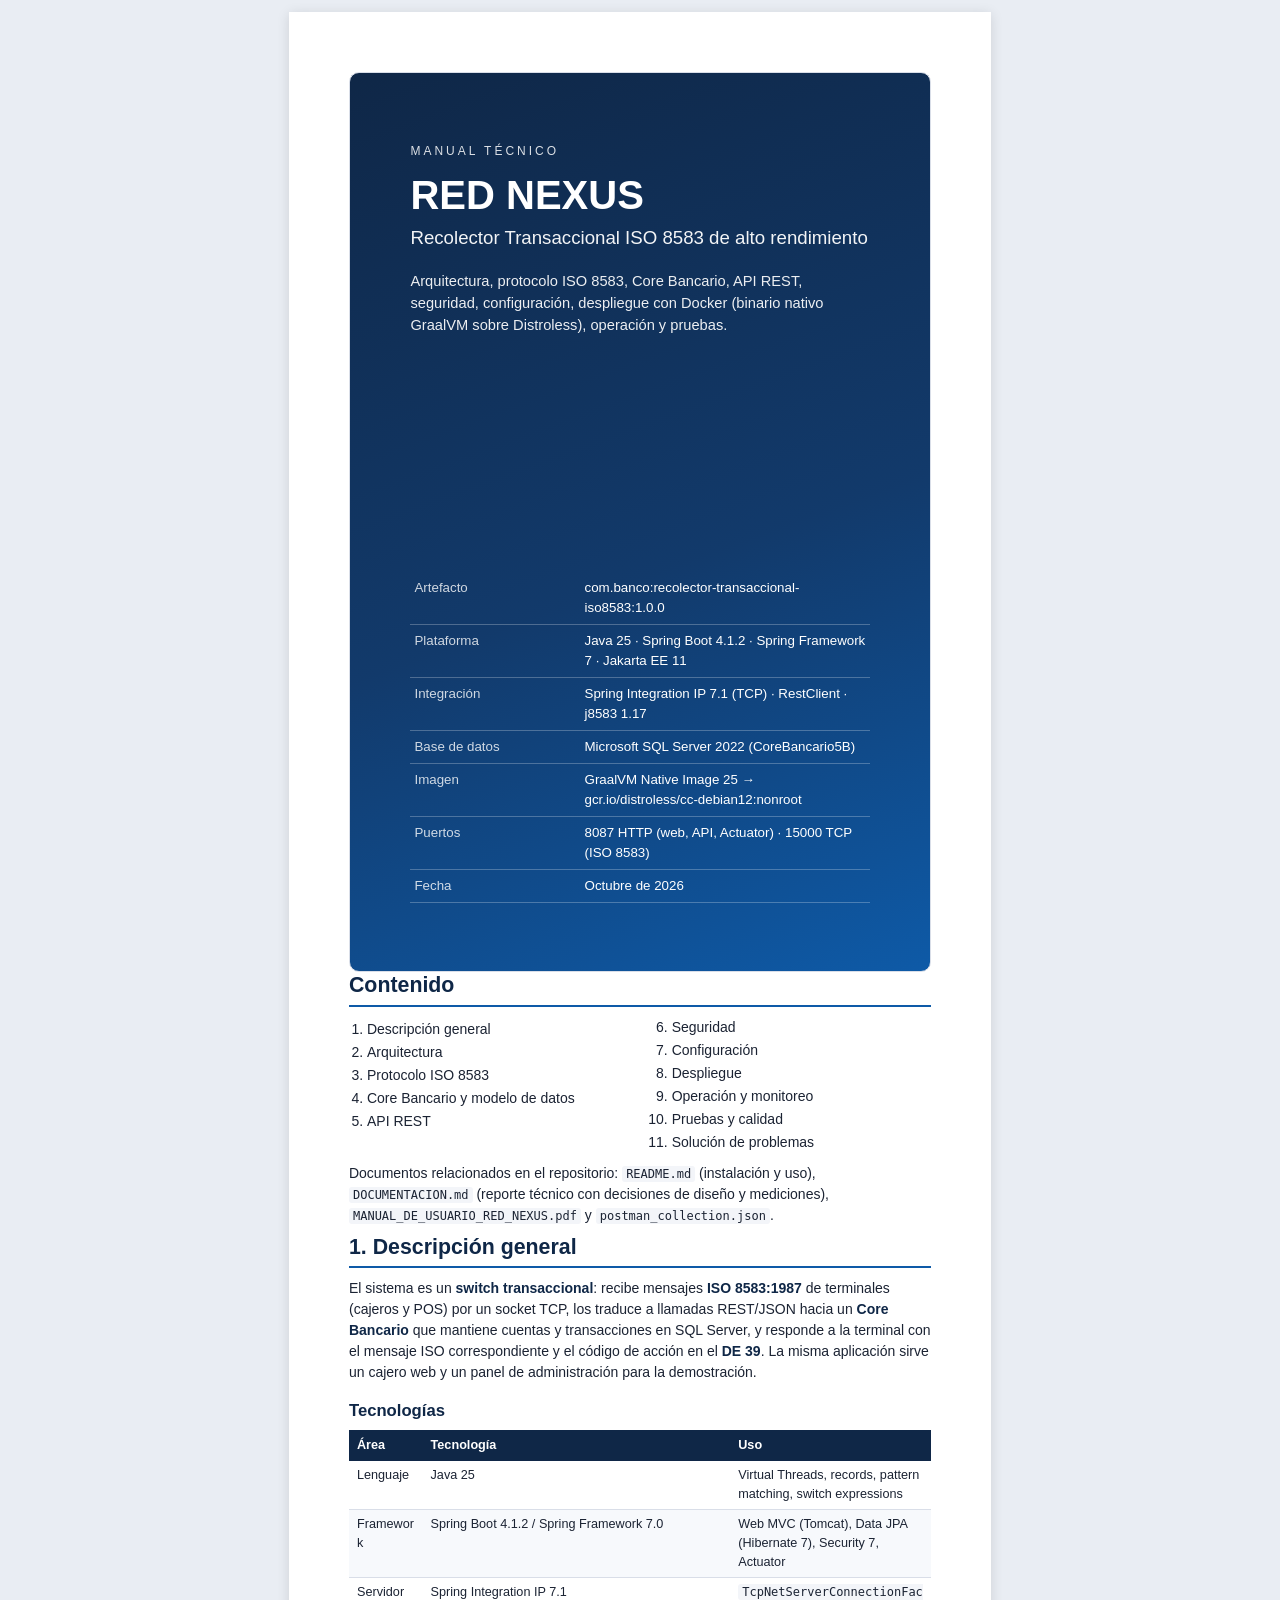
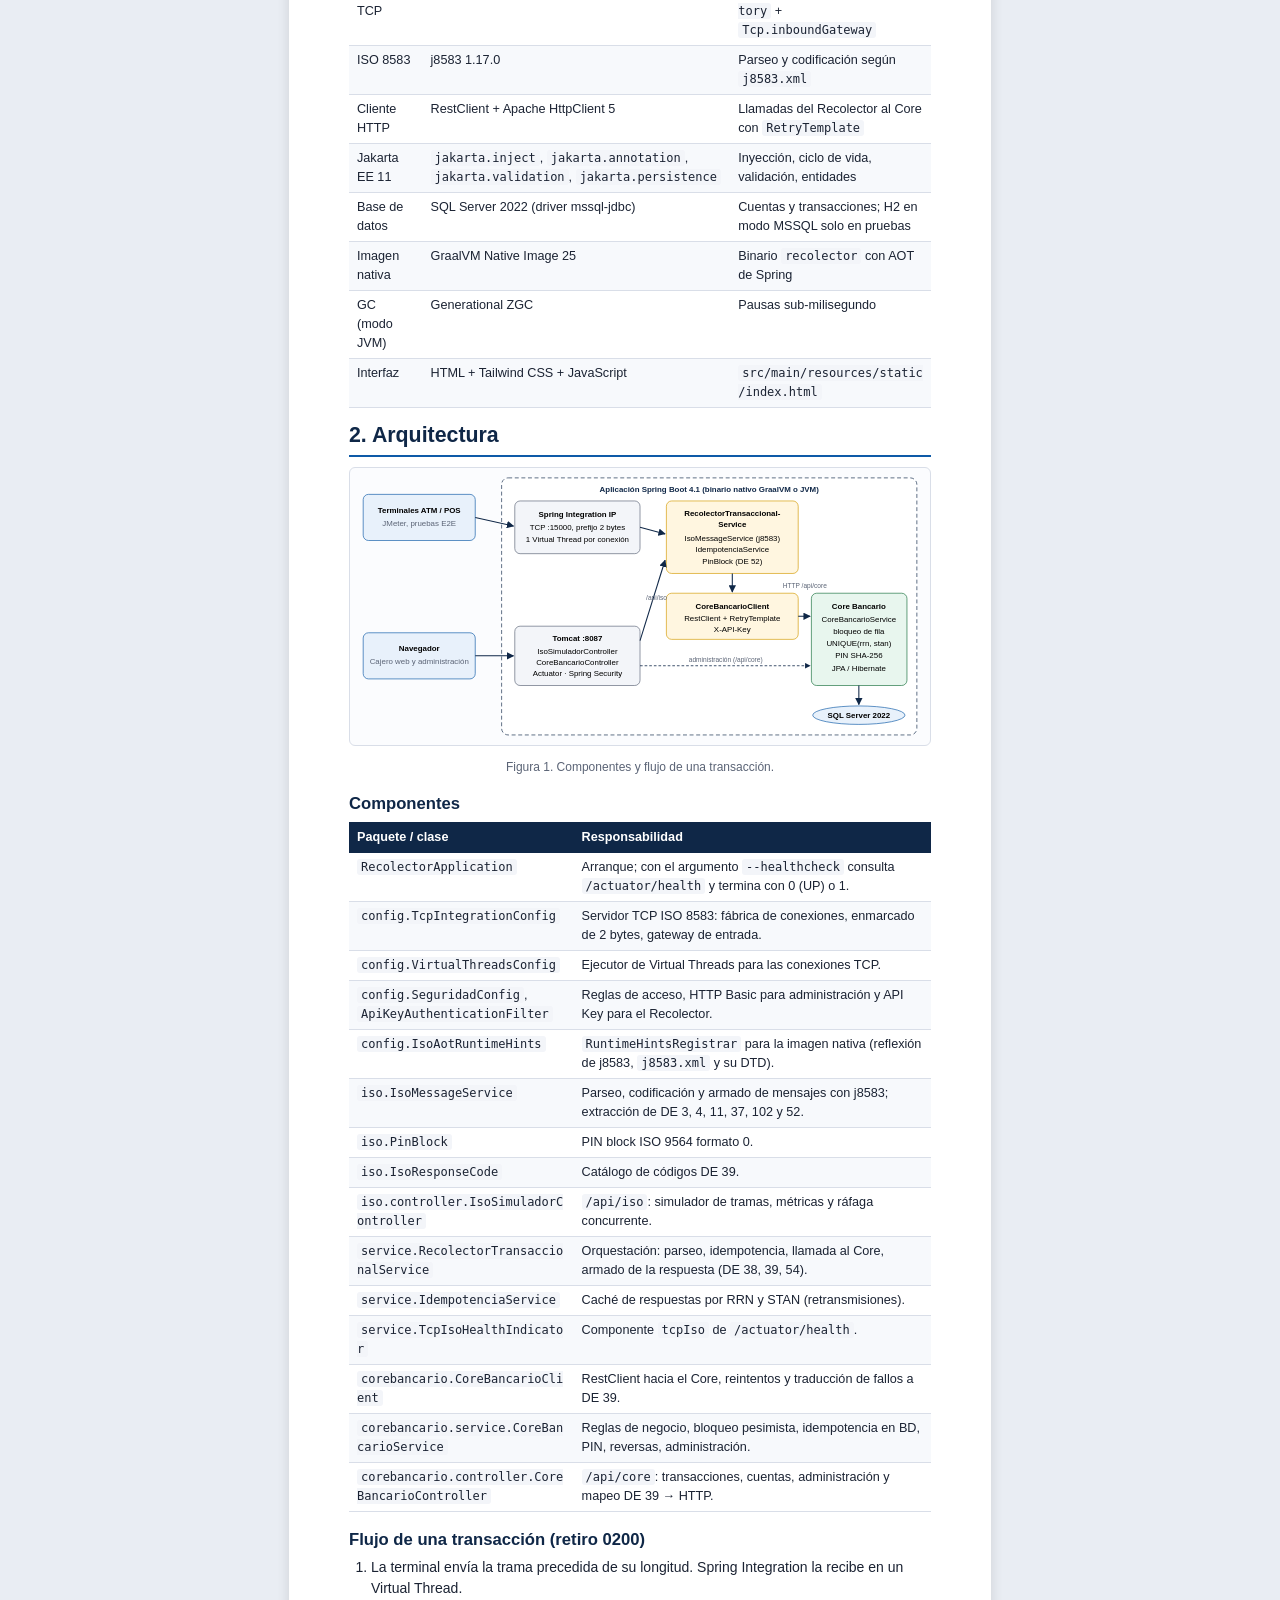
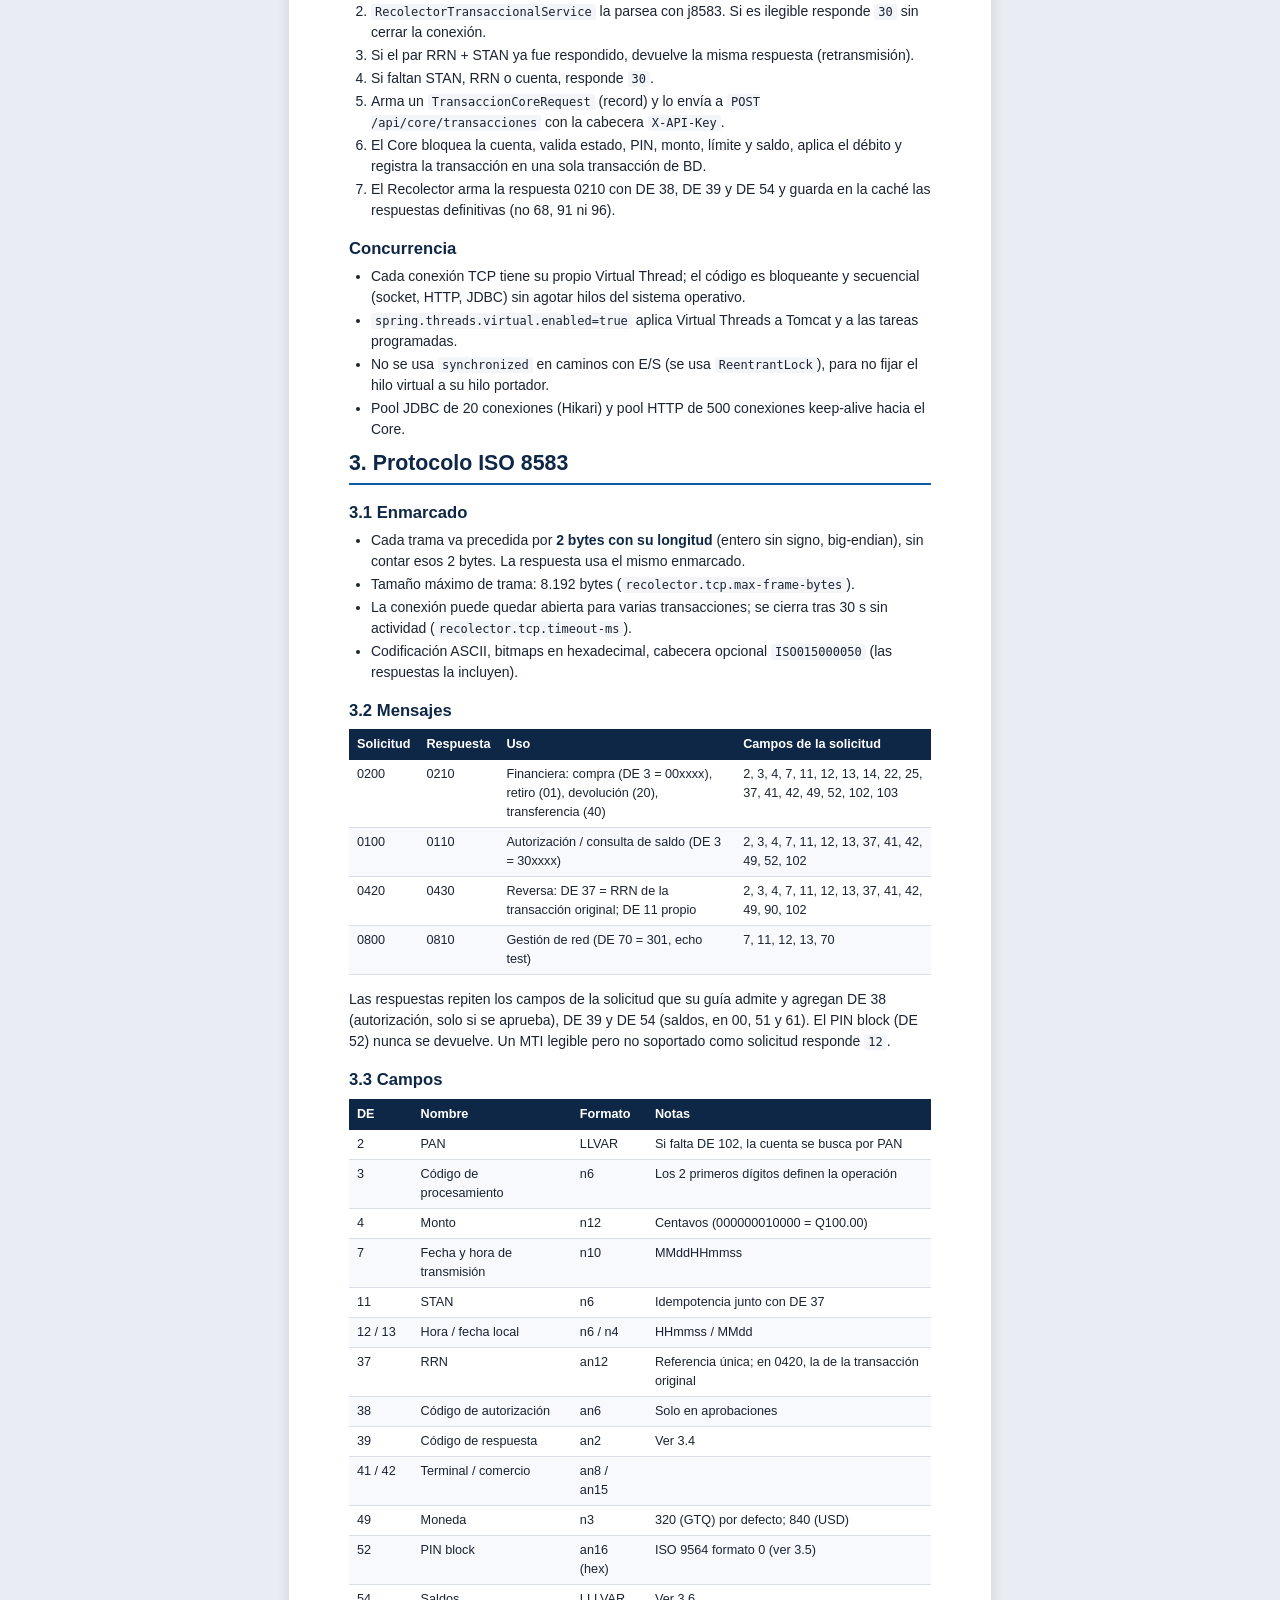
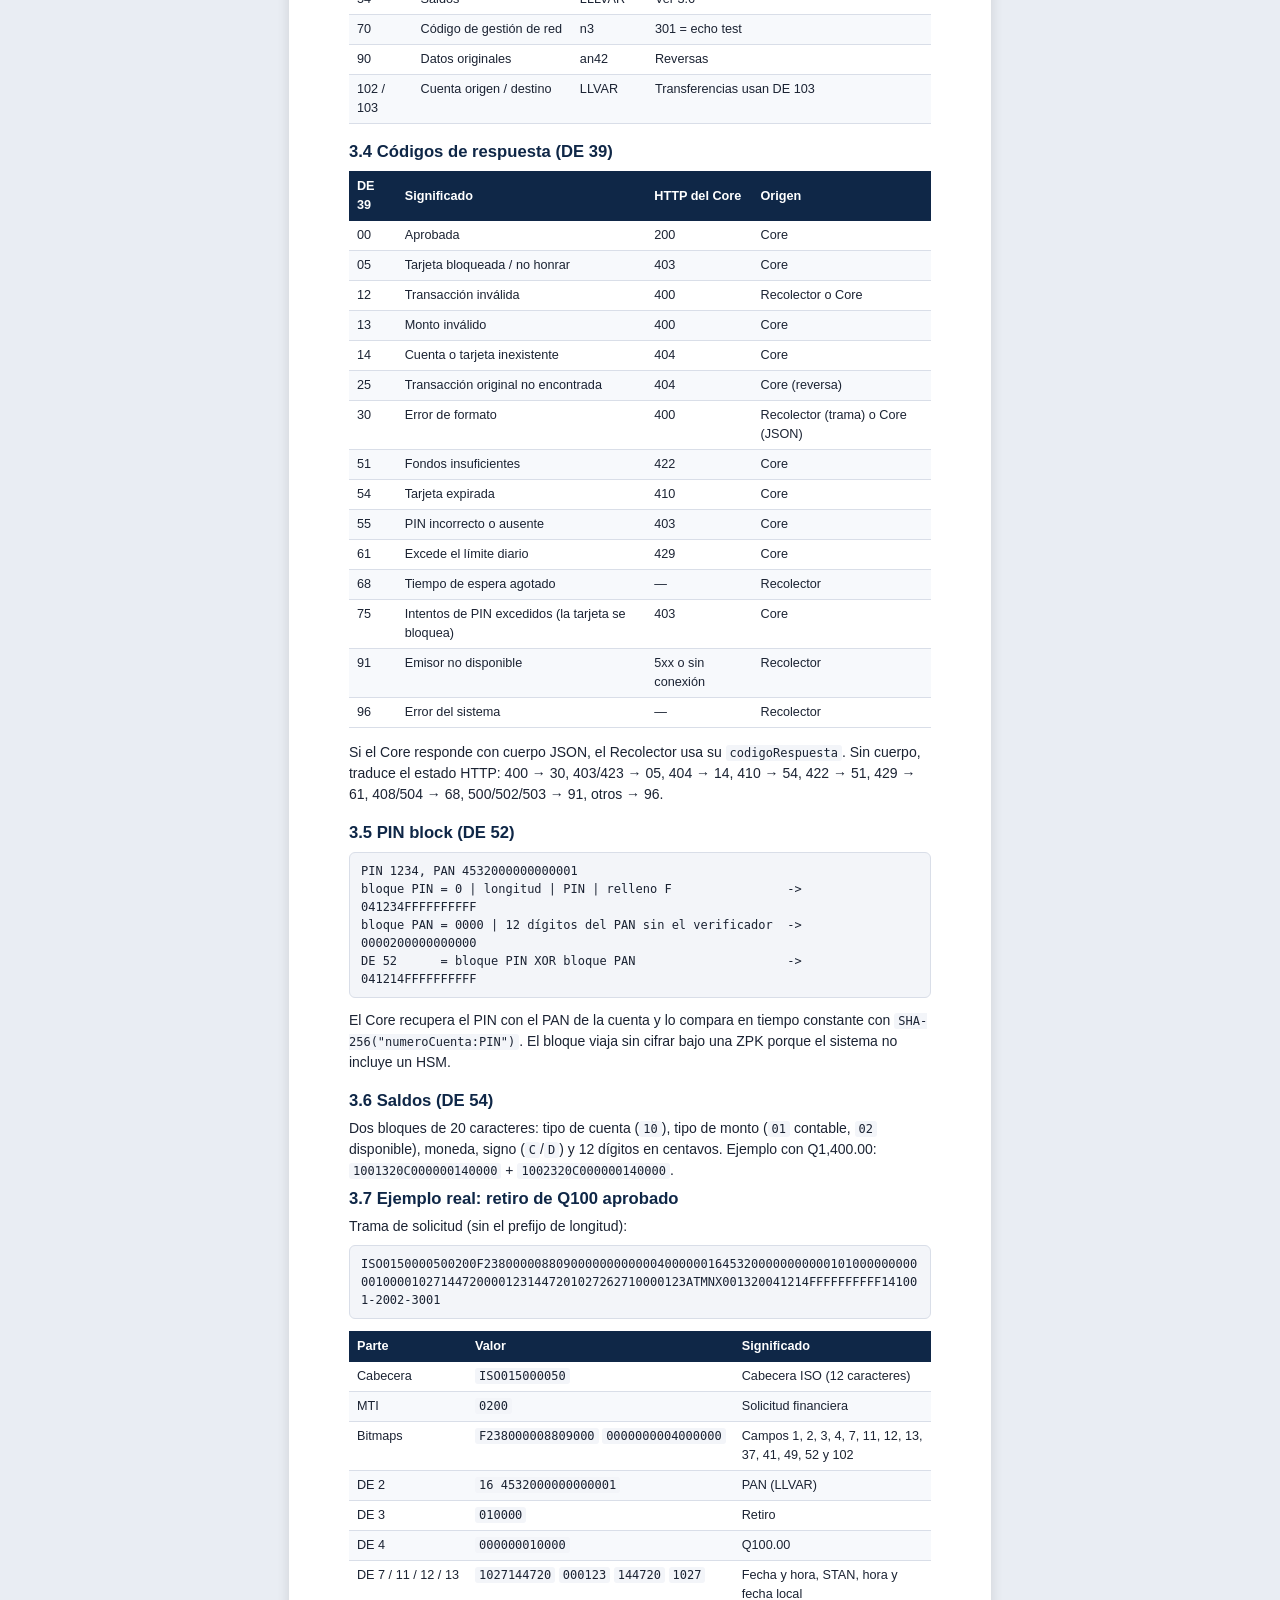
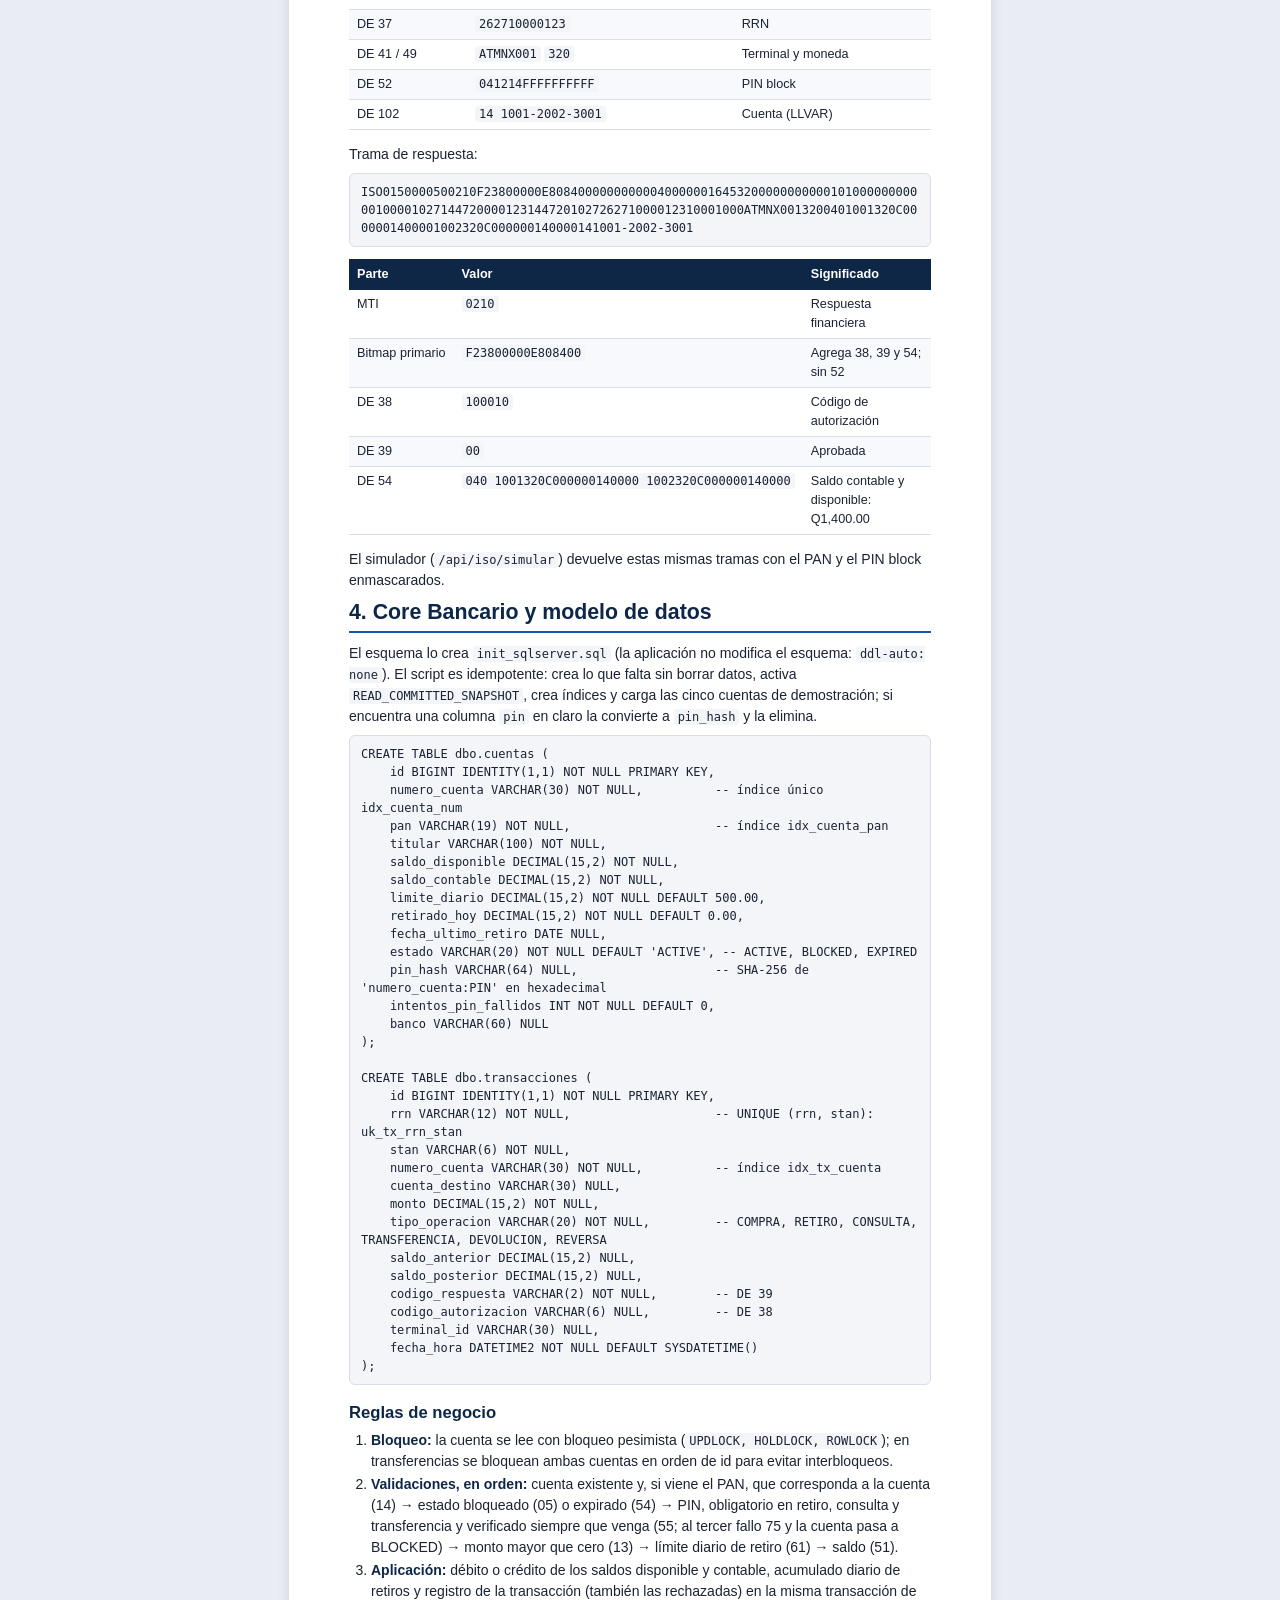
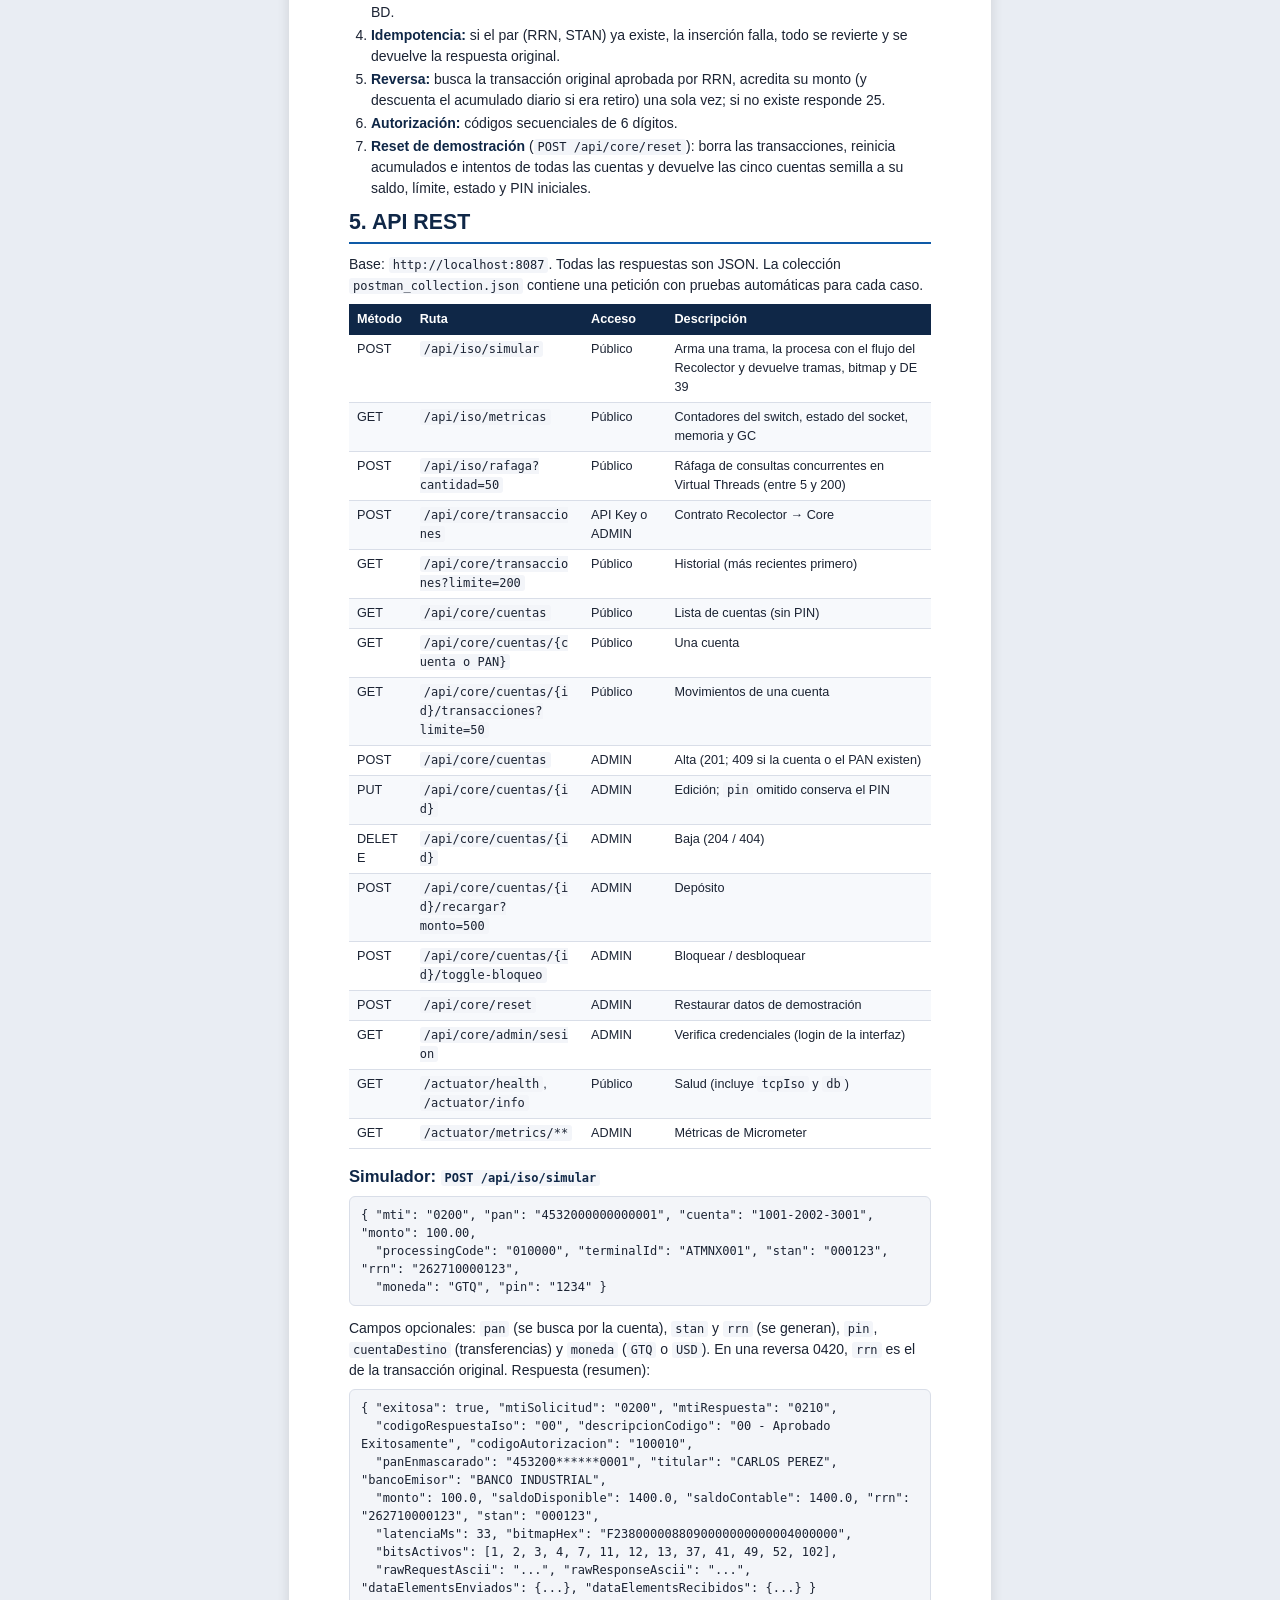
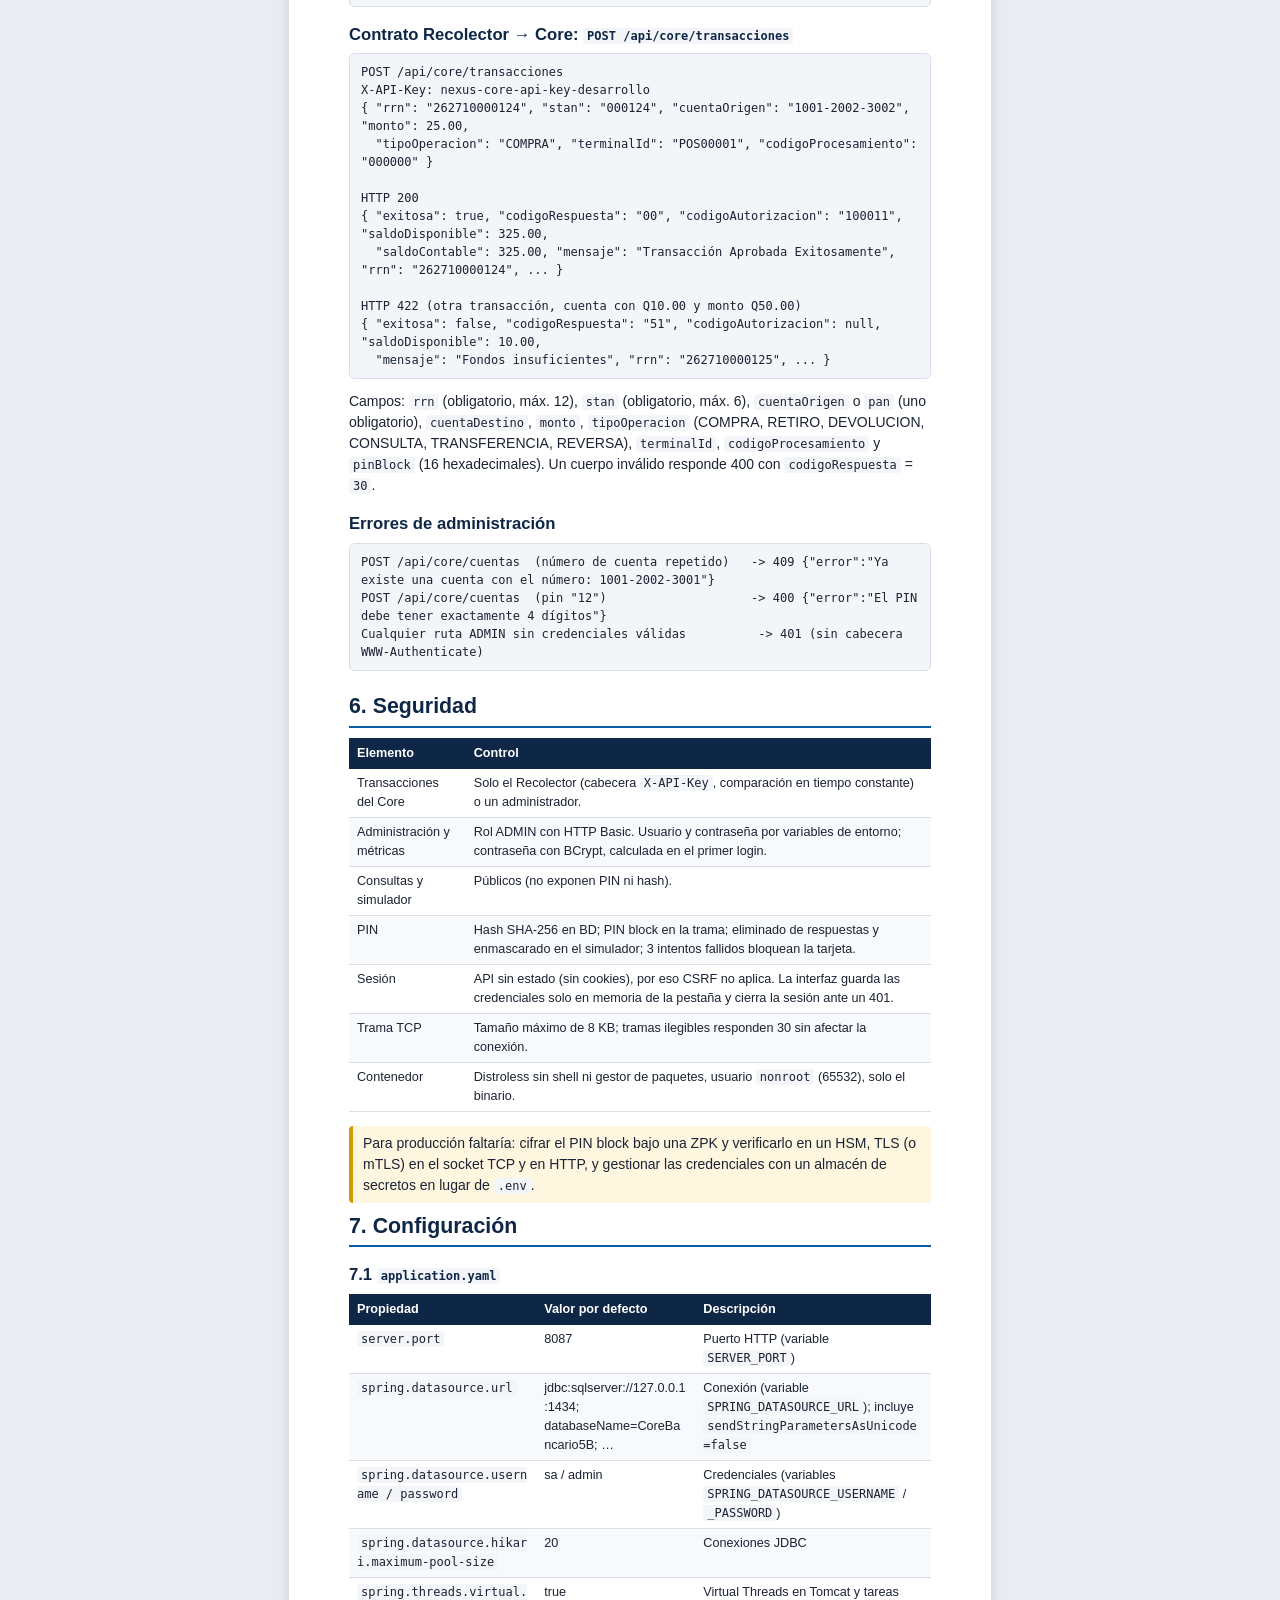
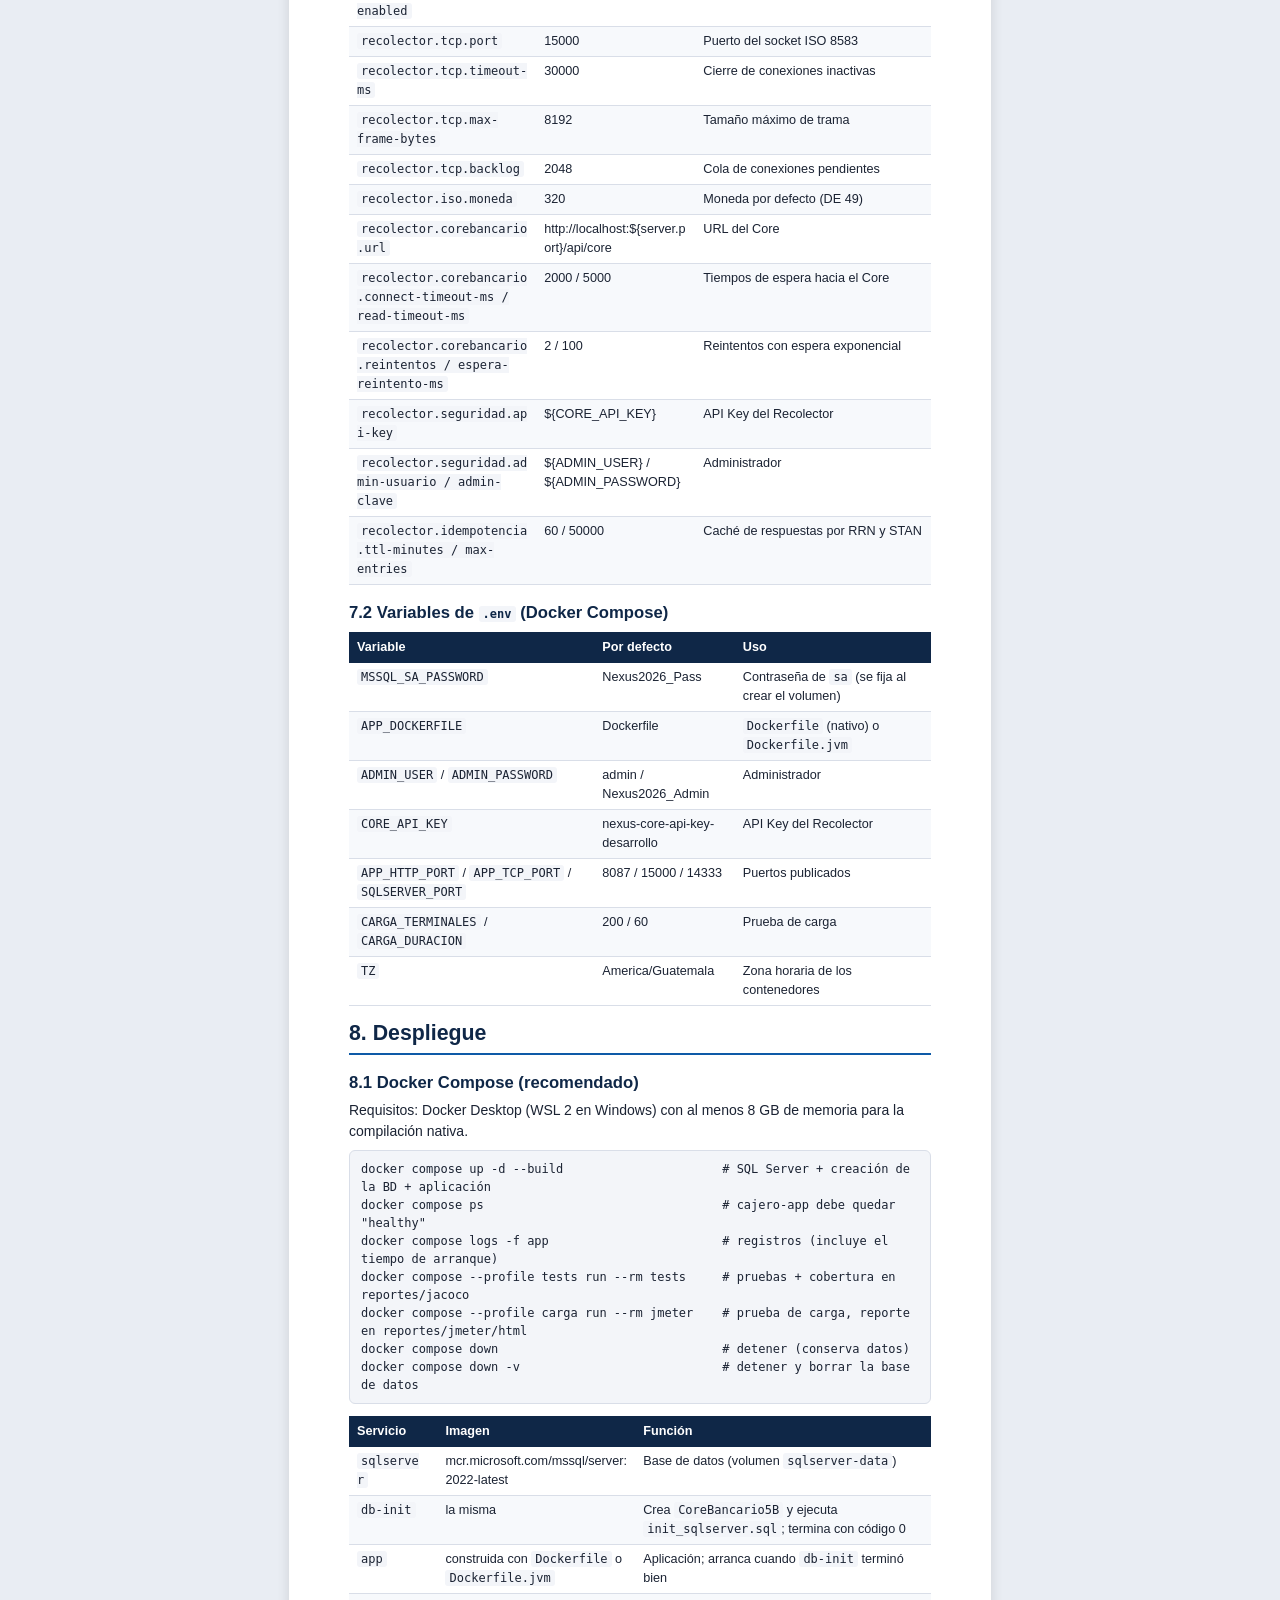
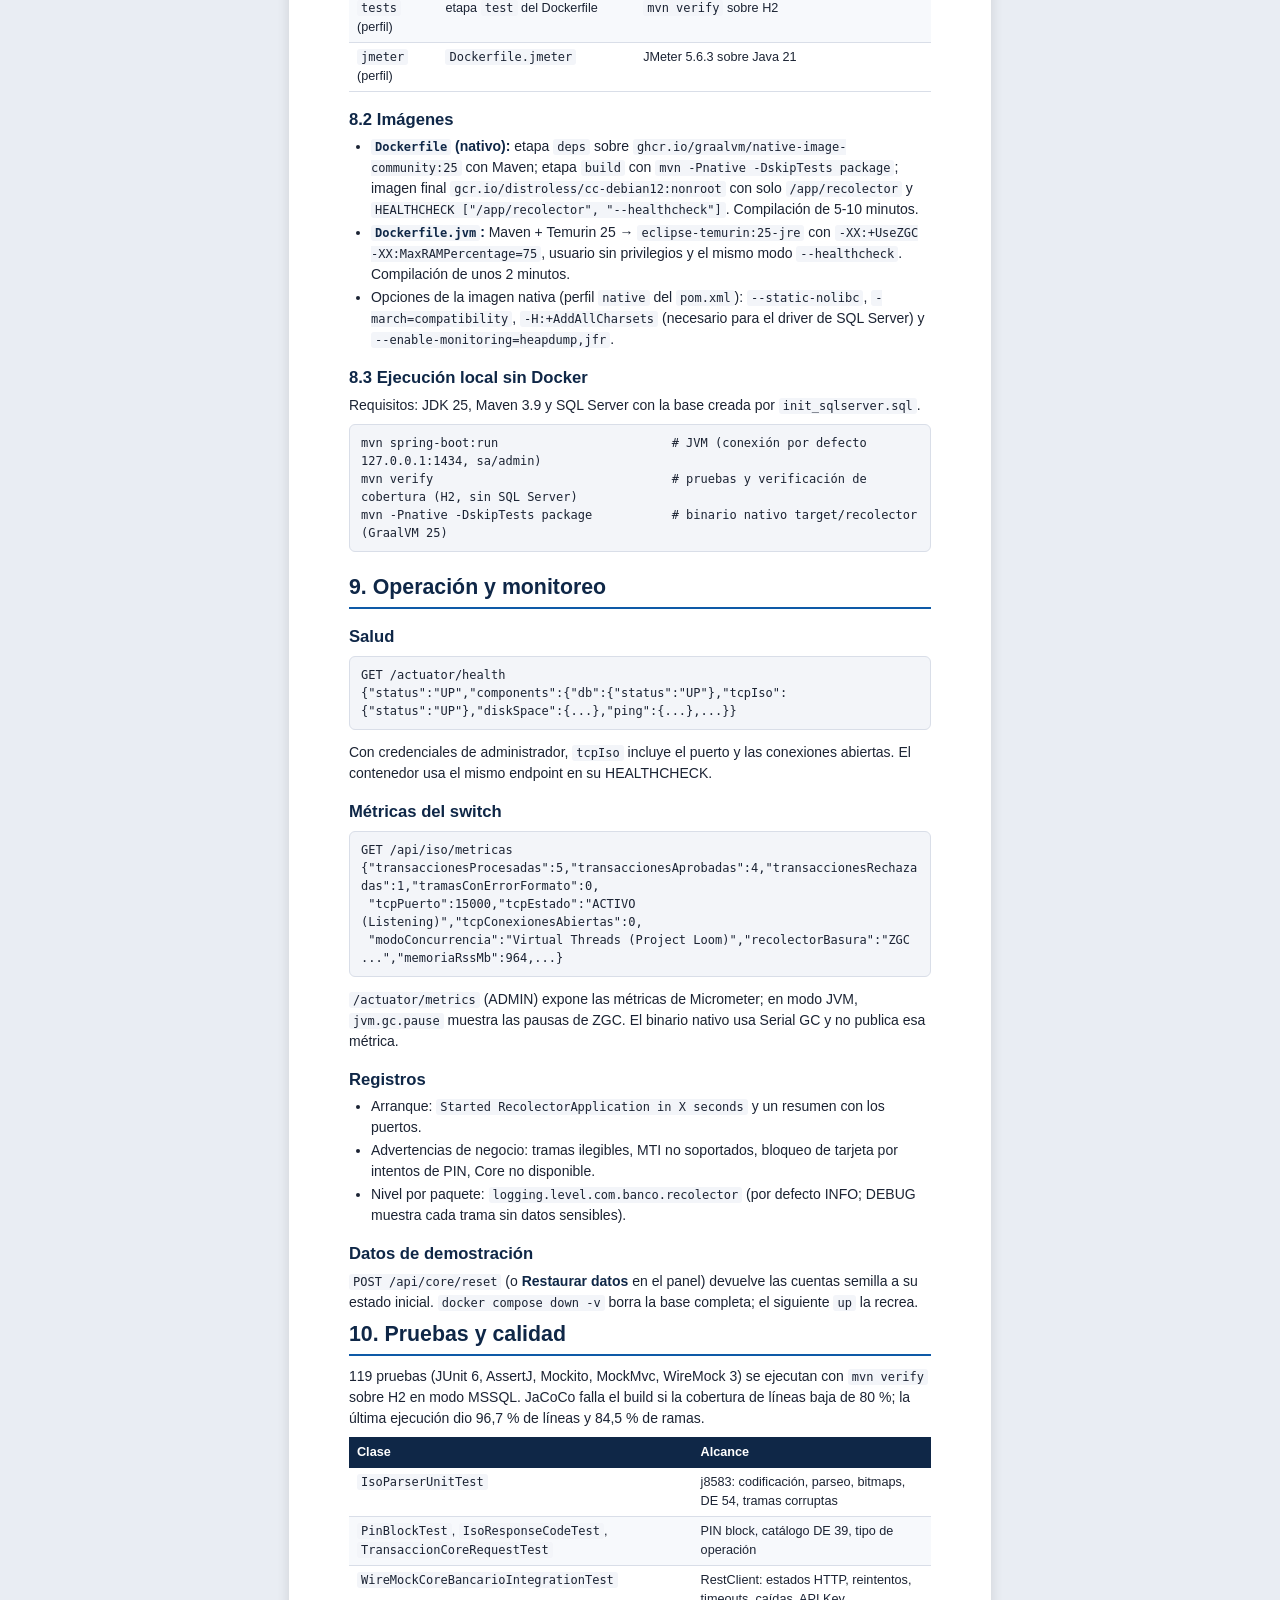
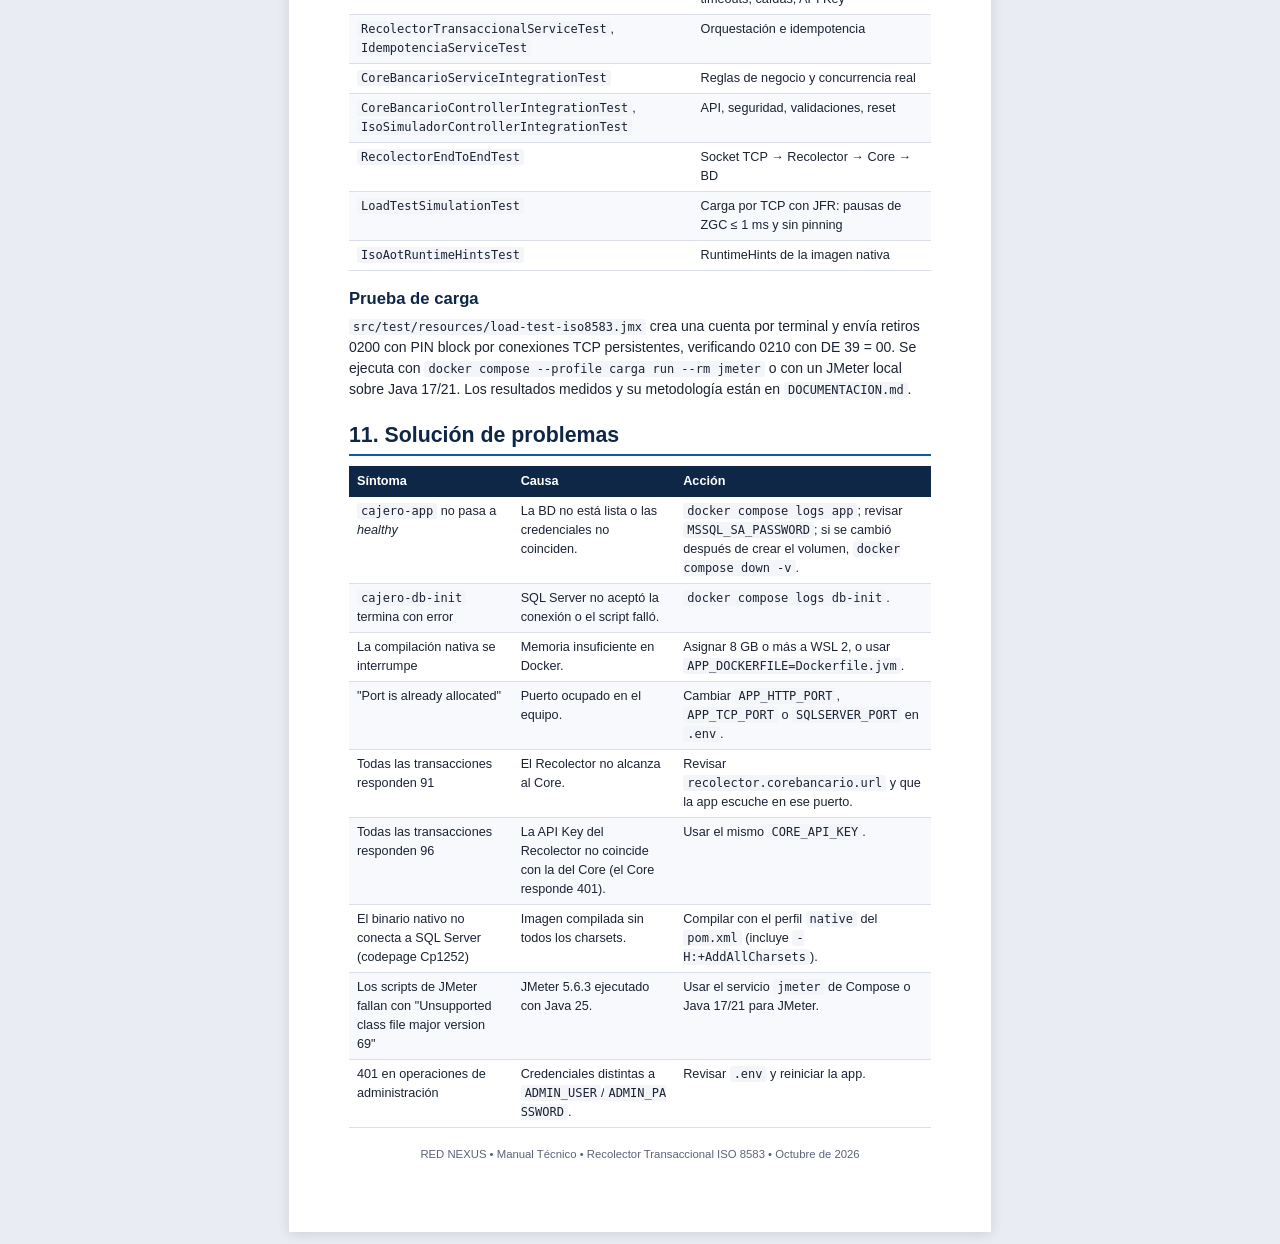
==== docs/manuales/manual-tecnico.html @ 68e7fcf9 "Manuales de usuario y técnico rehechos para el proyecto actual - MANUAL_DE_USUARIO_RED_NEXUS.pdf: ca" ====
<!doctype html>
<html lang="es">
<head>
<meta charset="utf-8">
<meta name="viewport" content="width=device-width, initial-scale=1">
<title>Manual Técnico - Recolector Transaccional ISO 8583 RED NEXUS</title>
<link rel="stylesheet" href="estilo.css">
<style>
  .diagrama { width: 100%; height: auto; border: 1px solid var(--linea); border-radius: 6px; background: #fbfcfe; }
  .trama td:first-child, .trama td:nth-child(2) { white-space: nowrap; }
  .trama code { word-break: break-all; }
</style>
</head>
<body>
<main>

<!-- ============================================================ PORTADA -->
<div class="portada">
  <div>
    <div class="sello">Manual técnico</div>
    <h1>RED NEXUS</h1>
    <p class="subtitulo">Recolector Transaccional ISO 8583 de alto rendimiento</p>
    <p class="resumen">Arquitectura, protocolo ISO 8583, Core Bancario, API REST, seguridad, configuración,
      despliegue con Docker (binario nativo GraalVM sobre Distroless), operación y pruebas.</p>
  </div>
  <table>
    <tr><td>Artefacto</td><td>com.banco:recolector-transaccional-iso8583:1.0.0</td></tr>
    <tr><td>Plataforma</td><td>Java 25 · Spring Boot 4.1.2 · Spring Framework 7 · Jakarta EE 11</td></tr>
    <tr><td>Integración</td><td>Spring Integration IP 7.1 (TCP) · RestClient · j8583 1.17</td></tr>
    <tr><td>Base de datos</td><td>Microsoft SQL Server 2022 (CoreBancario5B)</td></tr>
    <tr><td>Imagen</td><td>GraalVM Native Image 25 → gcr.io/distroless/cc-debian12:nonroot</td></tr>
    <tr><td>Puertos</td><td>8087 HTTP (web, API, Actuator) · 15000 TCP (ISO 8583)</td></tr>
    <tr><td>Fecha</td><td>Octubre de 2026</td></tr>
  </table>
</div>

<!-- ============================================================ ÍNDICE -->
<section class="capitulo indice">
  <h2>Contenido</h2>
  <ol>
    <li>Descripción general</li>
    <li>Arquitectura</li>
    <li>Protocolo ISO 8583</li>
    <li>Core Bancario y modelo de datos</li>
    <li>API REST</li>
    <li>Seguridad</li>
    <li>Configuración</li>
    <li>Despliegue</li>
    <li>Operación y monitoreo</li>
    <li>Pruebas y calidad</li>
    <li>Solución de problemas</li>
  </ol>
  <p>Documentos relacionados en el repositorio: <code>README.md</code> (instalación y uso), <code>DOCUMENTACION.md</code>
    (reporte técnico con decisiones de diseño y mediciones), <code>MANUAL_DE_USUARIO_RED_NEXUS.pdf</code> y
    <code>postman_collection.json</code>.</p>
</section>

<!-- ============================================================ 1 -->
<section class="capitulo">
  <h2>1. Descripción general</h2>
  <p>El sistema es un <strong>switch transaccional</strong>: recibe mensajes <strong>ISO 8583:1987</strong> de terminales
    (cajeros y POS) por un socket TCP, los traduce a llamadas REST/JSON hacia un <strong>Core Bancario</strong> que mantiene
    cuentas y transacciones en SQL Server, y responde a la terminal con el mensaje ISO correspondiente y el código de acción
    en el <strong>DE 39</strong>. La misma aplicación sirve un cajero web y un panel de administración para la demostración.</p>

  <h3>Tecnologías</h3>
  <table>
    <thead><tr><th>Área</th><th>Tecnología</th><th>Uso</th></tr></thead>
    <tbody>
      <tr><td>Lenguaje</td><td>Java 25</td><td>Virtual Threads, records, pattern matching, switch expressions</td></tr>
      <tr><td>Framework</td><td>Spring Boot 4.1.2 / Spring Framework 7.0</td><td>Web MVC (Tomcat), Data JPA (Hibernate 7), Security 7, Actuator</td></tr>
      <tr><td>Servidor TCP</td><td>Spring Integration IP 7.1</td><td><code>TcpNetServerConnectionFactory</code> + <code>Tcp.inboundGateway</code></td></tr>
      <tr><td>ISO 8583</td><td>j8583 1.17.0</td><td>Parseo y codificación según <code>j8583.xml</code></td></tr>
      <tr><td>Cliente HTTP</td><td>RestClient + Apache HttpClient 5</td><td>Llamadas del Recolector al Core con <code>RetryTemplate</code></td></tr>
      <tr><td>Jakarta EE 11</td><td><code>jakarta.inject</code>, <code>jakarta.annotation</code>, <code>jakarta.validation</code>, <code>jakarta.persistence</code></td><td>Inyección, ciclo de vida, validación, entidades</td></tr>
      <tr><td>Base de datos</td><td>SQL Server 2022 (driver mssql-jdbc)</td><td>Cuentas y transacciones; H2 en modo MSSQL solo en pruebas</td></tr>
      <tr><td>Imagen nativa</td><td>GraalVM Native Image 25</td><td>Binario <code>recolector</code> con AOT de Spring</td></tr>
      <tr><td>GC (modo JVM)</td><td>Generational ZGC</td><td>Pausas sub-milisegundo</td></tr>
      <tr><td>Interfaz</td><td>HTML + Tailwind CSS + JavaScript</td><td><code>src/main/resources/static/index.html</code></td></tr>
    </tbody>
  </table>
</section>

<!-- ============================================================ 2 -->
<section class="capitulo">
  <h2>2. Arquitectura</h2>
  <svg class="diagrama" viewBox="0 0 880 420" xmlns="http://www.w3.org/2000/svg" font-family="Segoe UI, Arial, sans-serif" font-size="12">
    <defs>
      <marker id="flecha" viewBox="0 0 10 10" refX="9" refY="5" markerWidth="7" markerHeight="7" orient="auto-start-reverse">
        <path d="M0,0 L10,5 L0,10 z" fill="#0f2747"/>
      </marker>
    </defs>
    <!-- Clientes -->
    <rect x="20" y="40" width="170" height="70" rx="8" fill="#e8f1fb" stroke="#0e5aa7"/>
    <text x="105" y="68" text-anchor="middle" font-weight="bold">Terminales ATM / POS</text>
    <text x="105" y="88" text-anchor="middle" fill="#5b6476">JMeter, pruebas E2E</text>
    <rect x="20" y="250" width="170" height="70" rx="8" fill="#e8f1fb" stroke="#0e5aa7"/>
    <text x="105" y="278" text-anchor="middle" font-weight="bold">Navegador</text>
    <text x="105" y="298" text-anchor="middle" fill="#5b6476">Cajero web y administración</text>
    <!-- Aplicación -->
    <rect x="230" y="15" width="630" height="390" rx="10" fill="#ffffff" stroke="#0f2747" stroke-dasharray="6 4"/>
    <text x="545" y="36" text-anchor="middle" font-weight="bold" fill="#0f2747">Aplicación Spring Boot 4.1 (binario nativo GraalVM o JVM)</text>
    <rect x="250" y="50" width="190" height="80" rx="8" fill="#f3f5f9" stroke="#5b6476"/>
    <text x="345" y="75" text-anchor="middle" font-weight="bold">Spring Integration IP</text>
    <text x="345" y="94" text-anchor="middle">TCP :15000, prefijo 2 bytes</text>
    <text x="345" y="112" text-anchor="middle">1 Virtual Thread por conexión</text>
    <rect x="250" y="240" width="190" height="90" rx="8" fill="#f3f5f9" stroke="#5b6476"/>
    <text x="345" y="263" text-anchor="middle" font-weight="bold">Tomcat :8087</text>
    <text x="345" y="282" text-anchor="middle">IsoSimuladorController</text>
    <text x="345" y="299" text-anchor="middle">CoreBancarioController</text>
    <text x="345" y="316" text-anchor="middle">Actuator · Spring Security</text>
    <rect x="480" y="50" width="200" height="110" rx="8" fill="#fff6e0" stroke="#d39b00"/>
    <text x="580" y="73" text-anchor="middle" font-weight="bold">RecolectorTransaccional-</text>
    <text x="580" y="90" text-anchor="middle" font-weight="bold">Service</text>
    <text x="580" y="110" text-anchor="middle">IsoMessageService (j8583)</text>
    <text x="580" y="128" text-anchor="middle">IdempotenciaService</text>
    <text x="580" y="146" text-anchor="middle">PinBlock (DE 52)</text>
    <rect x="480" y="190" width="200" height="70" rx="8" fill="#fff6e0" stroke="#d39b00"/>
    <text x="580" y="214" text-anchor="middle" font-weight="bold">CoreBancarioClient</text>
    <text x="580" y="232" text-anchor="middle">RestClient + RetryTemplate</text>
    <text x="580" y="249" text-anchor="middle">X-API-Key</text>
    <rect x="700" y="190" width="145" height="140" rx="8" fill="#e8f6ee" stroke="#17703c"/>
    <text x="772" y="214" text-anchor="middle" font-weight="bold">Core Bancario</text>
    <text x="772" y="233" text-anchor="middle">CoreBancarioService</text>
    <text x="772" y="252" text-anchor="middle">bloqueo de fila</text>
    <text x="772" y="270" text-anchor="middle">UNIQUE(rrn, stan)</text>
    <text x="772" y="289" text-anchor="middle">PIN SHA-256</text>
    <text x="772" y="308" text-anchor="middle">JPA / Hibernate</text>
    <!-- BD -->
    <ellipse cx="772" cy="375" rx="70" ry="14" fill="#e8f1fb" stroke="#0e5aa7"/>
    <text x="772" y="380" text-anchor="middle" font-weight="bold">SQL Server 2022</text>
    <!-- Flechas -->
    <line x1="190" y1="75" x2="248" y2="88" stroke="#0f2747" stroke-width="1.6" marker-end="url(#flecha)"/>
    <line x1="190" y1="285" x2="248" y2="285" stroke="#0f2747" stroke-width="1.6" marker-end="url(#flecha)"/>
    <line x1="440" y1="90" x2="478" y2="100" stroke="#0f2747" stroke-width="1.6" marker-end="url(#flecha)"/>
    <line x1="440" y1="262" x2="478" y2="140" stroke="#0f2747" stroke-width="1.6" marker-end="url(#flecha)"/>
    <text x="465" y="200" text-anchor="middle" fill="#5b6476" font-size="10">/api/iso</text>
    <line x1="580" y1="160" x2="580" y2="188" stroke="#0f2747" stroke-width="1.6" marker-end="url(#flecha)"/>
    <line x1="680" y1="225" x2="698" y2="225" stroke="#0f2747" stroke-width="1.6" marker-end="url(#flecha)"/>
    <text x="690" y="182" text-anchor="middle" fill="#5b6476" font-size="10">HTTP /api/core</text>
    <line x1="440" y1="300" x2="698" y2="300" stroke="#0f2747" stroke-width="1.2" stroke-dasharray="4 3" marker-end="url(#flecha)"/>
    <text x="570" y="294" text-anchor="middle" fill="#5b6476" font-size="10">administración (/api/core)</text>
    <line x1="772" y1="330" x2="772" y2="359" stroke="#0f2747" stroke-width="1.6" marker-end="url(#flecha)"/>
  </svg>
  <p style="font-size:9pt;color:#5b6476;text-align:center">Figura 1. Componentes y flujo de una transacción.</p>

  <h3>Componentes</h3>
  <table>
    <thead><tr><th>Paquete / clase</th><th>Responsabilidad</th></tr></thead>
    <tbody>
      <tr><td><code>RecolectorApplication</code></td><td>Arranque; con el argumento <code>--healthcheck</code> consulta <code>/actuator/health</code> y termina con 0 (UP) o 1.</td></tr>
      <tr><td><code>config.TcpIntegrationConfig</code></td><td>Servidor TCP ISO 8583: fábrica de conexiones, enmarcado de 2 bytes, gateway de entrada.</td></tr>
      <tr><td><code>config.VirtualThreadsConfig</code></td><td>Ejecutor de Virtual Threads para las conexiones TCP.</td></tr>
      <tr><td><code>config.SeguridadConfig</code>, <code>ApiKeyAuthenticationFilter</code></td><td>Reglas de acceso, HTTP Basic para administración y API Key para el Recolector.</td></tr>
      <tr><td><code>config.IsoAotRuntimeHints</code></td><td><code>RuntimeHintsRegistrar</code> para la imagen nativa (reflexión de j8583, <code>j8583.xml</code> y su DTD).</td></tr>
      <tr><td><code>iso.IsoMessageService</code></td><td>Parseo, codificación y armado de mensajes con j8583; extracción de DE 3, 4, 11, 37, 102 y 52.</td></tr>
      <tr><td><code>iso.PinBlock</code></td><td>PIN block ISO 9564 formato 0.</td></tr>
      <tr><td><code>iso.IsoResponseCode</code></td><td>Catálogo de códigos DE 39.</td></tr>
      <tr><td><code>iso.controller.IsoSimuladorController</code></td><td><code>/api/iso</code>: simulador de tramas, métricas y ráfaga concurrente.</td></tr>
      <tr><td><code>service.RecolectorTransaccionalService</code></td><td>Orquestación: parseo, idempotencia, llamada al Core, armado de la respuesta (DE 38, 39, 54).</td></tr>
      <tr><td><code>service.IdempotenciaService</code></td><td>Caché de respuestas por RRN y STAN (retransmisiones).</td></tr>
      <tr><td><code>service.TcpIsoHealthIndicator</code></td><td>Componente <code>tcpIso</code> de <code>/actuator/health</code>.</td></tr>
      <tr><td><code>corebancario.CoreBancarioClient</code></td><td>RestClient hacia el Core, reintentos y traducción de fallos a DE 39.</td></tr>
      <tr><td><code>corebancario.service.CoreBancarioService</code></td><td>Reglas de negocio, bloqueo pesimista, idempotencia en BD, PIN, reversas, administración.</td></tr>
      <tr><td><code>corebancario.controller.CoreBancarioController</code></td><td><code>/api/core</code>: transacciones, cuentas, administración y mapeo DE 39 → HTTP.</td></tr>
    </tbody>
  </table>

  <h3>Flujo de una transacción (retiro 0200)</h3>
  <ol>
    <li>La terminal envía la trama precedida de su longitud. Spring Integration la recibe en un Virtual Thread.</li>
    <li><code>RecolectorTransaccionalService</code> la parsea con j8583. Si es ilegible responde <code>30</code> sin cerrar la conexión.</li>
    <li>Si el par RRN + STAN ya fue respondido, devuelve la misma respuesta (retransmisión).</li>
    <li>Si faltan STAN, RRN o cuenta, responde <code>30</code>.</li>
    <li>Arma un <code>TransaccionCoreRequest</code> (record) y lo envía a <code>POST /api/core/transacciones</code> con la cabecera <code>X-API-Key</code>.</li>
    <li>El Core bloquea la cuenta, valida estado, PIN, monto, límite y saldo, aplica el débito y registra la transacción en una sola transacción de BD.</li>
    <li>El Recolector arma la respuesta 0210 con DE 38, DE 39 y DE 54 y guarda en la caché las respuestas definitivas (no 68, 91 ni 96).</li>
  </ol>

  <h3>Concurrencia</h3>
  <ul>
    <li>Cada conexión TCP tiene su propio Virtual Thread; el código es bloqueante y secuencial (socket, HTTP, JDBC) sin agotar hilos del sistema operativo.</li>
    <li><code>spring.threads.virtual.enabled=true</code> aplica Virtual Threads a Tomcat y a las tareas programadas.</li>
    <li>No se usa <code>synchronized</code> en caminos con E/S (se usa <code>ReentrantLock</code>), para no fijar el hilo virtual a su hilo portador.</li>
    <li>Pool JDBC de 20 conexiones (Hikari) y pool HTTP de 500 conexiones keep-alive hacia el Core.</li>
  </ul>
</section>

<!-- ============================================================ 3 -->
<section class="capitulo">
  <h2>3. Protocolo ISO 8583</h2>
  <h3>3.1 Enmarcado</h3>
  <ul>
    <li>Cada trama va precedida por <strong>2 bytes con su longitud</strong> (entero sin signo, big-endian), sin contar esos 2 bytes. La respuesta usa el mismo enmarcado.</li>
    <li>Tamaño máximo de trama: 8.192 bytes (<code>recolector.tcp.max-frame-bytes</code>).</li>
    <li>La conexión puede quedar abierta para varias transacciones; se cierra tras 30 s sin actividad (<code>recolector.tcp.timeout-ms</code>).</li>
    <li>Codificación ASCII, bitmaps en hexadecimal, cabecera opcional <code>ISO015000050</code> (las respuestas la incluyen).</li>
  </ul>

  <h3>3.2 Mensajes</h3>
  <table>
    <thead><tr><th>Solicitud</th><th>Respuesta</th><th>Uso</th><th>Campos de la solicitud</th></tr></thead>
    <tbody>
      <tr><td>0200</td><td>0210</td><td>Financiera: compra (DE 3 = 00xxxx), retiro (01), devolución (20), transferencia (40)</td><td>2, 3, 4, 7, 11, 12, 13, 14, 22, 25, 37, 41, 42, 49, 52, 102, 103</td></tr>
      <tr><td>0100</td><td>0110</td><td>Autorización / consulta de saldo (DE 3 = 30xxxx)</td><td>2, 3, 4, 7, 11, 12, 13, 37, 41, 42, 49, 52, 102</td></tr>
      <tr><td>0420</td><td>0430</td><td>Reversa: DE 37 = RRN de la transacción original; DE 11 propio</td><td>2, 3, 4, 7, 11, 12, 13, 37, 41, 42, 49, 90, 102</td></tr>
      <tr><td>0800</td><td>0810</td><td>Gestión de red (DE 70 = 301, echo test)</td><td>7, 11, 12, 13, 70</td></tr>
    </tbody>
  </table>
  <p>Las respuestas repiten los campos de la solicitud que su guía admite y agregan DE 38 (autorización, solo si se aprueba),
    DE 39 y DE 54 (saldos, en 00, 51 y 61). El PIN block (DE 52) nunca se devuelve. Un MTI legible pero no soportado como
    solicitud responde <code>12</code>.</p>

  <h3>3.3 Campos</h3>
  <table>
    <thead><tr><th>DE</th><th>Nombre</th><th>Formato</th><th>Notas</th></tr></thead>
    <tbody>
      <tr><td>2</td><td>PAN</td><td>LLVAR</td><td>Si falta DE 102, la cuenta se busca por PAN</td></tr>
      <tr><td>3</td><td>Código de procesamiento</td><td>n6</td><td>Los 2 primeros dígitos definen la operación</td></tr>
      <tr><td>4</td><td>Monto</td><td>n12</td><td>Centavos (000000010000 = Q100.00)</td></tr>
      <tr><td>7</td><td>Fecha y hora de transmisión</td><td>n10</td><td>MMddHHmmss</td></tr>
      <tr><td>11</td><td>STAN</td><td>n6</td><td>Idempotencia junto con DE 37</td></tr>
      <tr><td>12 / 13</td><td>Hora / fecha local</td><td>n6 / n4</td><td>HHmmss / MMdd</td></tr>
      <tr><td>37</td><td>RRN</td><td>an12</td><td>Referencia única; en 0420, la de la transacción original</td></tr>
      <tr><td>38</td><td>Código de autorización</td><td>an6</td><td>Solo en aprobaciones</td></tr>
      <tr><td>39</td><td>Código de respuesta</td><td>an2</td><td>Ver 3.4</td></tr>
      <tr><td>41 / 42</td><td>Terminal / comercio</td><td>an8 / an15</td><td></td></tr>
      <tr><td>49</td><td>Moneda</td><td>n3</td><td>320 (GTQ) por defecto; 840 (USD)</td></tr>
      <tr><td>52</td><td>PIN block</td><td>an16 (hex)</td><td>ISO 9564 formato 0 (ver 3.5)</td></tr>
      <tr><td>54</td><td>Saldos</td><td>LLLVAR</td><td>Ver 3.6</td></tr>
      <tr><td>70</td><td>Código de gestión de red</td><td>n3</td><td>301 = echo test</td></tr>
      <tr><td>90</td><td>Datos originales</td><td>an42</td><td>Reversas</td></tr>
      <tr><td>102 / 103</td><td>Cuenta origen / destino</td><td>LLVAR</td><td>Transferencias usan DE 103</td></tr>
    </tbody>
  </table>

  <h3>3.4 Códigos de respuesta (DE 39)</h3>
  <table>
    <thead><tr><th>DE 39</th><th>Significado</th><th>HTTP del Core</th><th>Origen</th></tr></thead>
    <tbody>
      <tr><td>00</td><td>Aprobada</td><td>200</td><td>Core</td></tr>
      <tr><td>05</td><td>Tarjeta bloqueada / no honrar</td><td>403</td><td>Core</td></tr>
      <tr><td>12</td><td>Transacción inválida</td><td>400</td><td>Recolector o Core</td></tr>
      <tr><td>13</td><td>Monto inválido</td><td>400</td><td>Core</td></tr>
      <tr><td>14</td><td>Cuenta o tarjeta inexistente</td><td>404</td><td>Core</td></tr>
      <tr><td>25</td><td>Transacción original no encontrada</td><td>404</td><td>Core (reversa)</td></tr>
      <tr><td>30</td><td>Error de formato</td><td>400</td><td>Recolector (trama) o Core (JSON)</td></tr>
      <tr><td>51</td><td>Fondos insuficientes</td><td>422</td><td>Core</td></tr>
      <tr><td>54</td><td>Tarjeta expirada</td><td>410</td><td>Core</td></tr>
      <tr><td>55</td><td>PIN incorrecto o ausente</td><td>403</td><td>Core</td></tr>
      <tr><td>61</td><td>Excede el límite diario</td><td>429</td><td>Core</td></tr>
      <tr><td>68</td><td>Tiempo de espera agotado</td><td>—</td><td>Recolector</td></tr>
      <tr><td>75</td><td>Intentos de PIN excedidos (la tarjeta se bloquea)</td><td>403</td><td>Core</td></tr>
      <tr><td>91</td><td>Emisor no disponible</td><td>5xx o sin conexión</td><td>Recolector</td></tr>
      <tr><td>96</td><td>Error del sistema</td><td>—</td><td>Recolector</td></tr>
    </tbody>
  </table>
  <p>Si el Core responde con cuerpo JSON, el Recolector usa su <code>codigoRespuesta</code>. Sin cuerpo, traduce el estado
    HTTP: 400 → 30, 403/423 → 05, 404 → 14, 410 → 54, 422 → 51, 429 → 61, 408/504 → 68, 500/502/503 → 91, otros → 96.</p>

  <h3>3.5 PIN block (DE 52)</h3>
<pre>PIN 1234, PAN 4532000000000001
bloque PIN = 0 | longitud | PIN | relleno F                -> 041234FFFFFFFFFF
bloque PAN = 0000 | 12 dígitos del PAN sin el verificador  -> 0000200000000000
DE 52      = bloque PIN XOR bloque PAN                     -> 041214FFFFFFFFFF</pre>
  <p>El Core recupera el PIN con el PAN de la cuenta y lo compara en tiempo constante con <code>SHA-256("numeroCuenta:PIN")</code>.
    El bloque viaja sin cifrar bajo una ZPK porque el sistema no incluye un HSM.</p>

  <h3>3.6 Saldos (DE 54)</h3>
  <p>Dos bloques de 20 caracteres: tipo de cuenta (<code>10</code>), tipo de monto (<code>01</code> contable,
    <code>02</code> disponible), moneda, signo (<code>C</code>/<code>D</code>) y 12 dígitos en centavos.
    Ejemplo con Q1,400.00: <code>1001320C000000140000</code> + <code>1002320C000000140000</code>.</p>
</section>

<section class="capitulo">
  <h3 style="margin-top:0">3.7 Ejemplo real: retiro de Q100 aprobado</h3>
  <p>Trama de solicitud (sin el prefijo de longitud):</p>
<pre>ISO0150000500200F238000008809000000000000400000016453200000000000101000000000001000010271447200001231447201027262710000123ATMNX001320041214FFFFFFFFFF141001-2002-3001</pre>
  <table class="trama">
    <thead><tr><th>Parte</th><th>Valor</th><th>Significado</th></tr></thead>
    <tbody>
      <tr><td>Cabecera</td><td><code>ISO015000050</code></td><td>Cabecera ISO (12 caracteres)</td></tr>
      <tr><td>MTI</td><td><code>0200</code></td><td>Solicitud financiera</td></tr>
      <tr><td>Bitmaps</td><td><code>F238000008809000</code> <code>0000000004000000</code></td><td>Campos 1, 2, 3, 4, 7, 11, 12, 13, 37, 41, 49, 52 y 102</td></tr>
      <tr><td>DE 2</td><td><code>16 4532000000000001</code></td><td>PAN (LLVAR)</td></tr>
      <tr><td>DE 3</td><td><code>010000</code></td><td>Retiro</td></tr>
      <tr><td>DE 4</td><td><code>000000010000</code></td><td>Q100.00</td></tr>
      <tr><td>DE 7 / 11 / 12 / 13</td><td><code>1027144720</code> <code>000123</code> <code>144720</code> <code>1027</code></td><td>Fecha y hora, STAN, hora y fecha local</td></tr>
      <tr><td>DE 37</td><td><code>262710000123</code></td><td>RRN</td></tr>
      <tr><td>DE 41 / 49</td><td><code>ATMNX001</code> <code>320</code></td><td>Terminal y moneda</td></tr>
      <tr><td>DE 52</td><td><code>041214FFFFFFFFFF</code></td><td>PIN block</td></tr>
      <tr><td>DE 102</td><td><code>14 1001-2002-3001</code></td><td>Cuenta (LLVAR)</td></tr>
    </tbody>
  </table>
  <p>Trama de respuesta:</p>
<pre>[base64]</pre>
  <table class="trama">
    <thead><tr><th>Parte</th><th>Valor</th><th>Significado</th></tr></thead>
    <tbody>
      <tr><td>MTI</td><td><code>0210</code></td><td>Respuesta financiera</td></tr>
      <tr><td>Bitmap primario</td><td><code>F23800000E808400</code></td><td>Agrega 38, 39 y 54; sin 52</td></tr>
      <tr><td>DE 38</td><td><code>100010</code></td><td>Código de autorización</td></tr>
      <tr><td>DE 39</td><td><code>00</code></td><td>Aprobada</td></tr>
      <tr><td>DE 54</td><td><code>040 1001320C000000140000 1002320C000000140000</code></td><td>Saldo contable y disponible: Q1,400.00</td></tr>
    </tbody>
  </table>
  <p>El simulador (<code>/api/iso/simular</code>) devuelve estas mismas tramas con el PAN y el PIN block enmascarados.</p>
</section>

<!-- ============================================================ 4 -->
<section class="capitulo">
  <h2>4. Core Bancario y modelo de datos</h2>
  <p>El esquema lo crea <code>init_sqlserver.sql</code> (la aplicación no modifica el esquema: <code>ddl-auto: none</code>).
    El script es idempotente: crea lo que falta sin borrar datos, activa <code>READ_COMMITTED_SNAPSHOT</code>, crea
    índices y carga las cinco cuentas de demostración; si encuentra una columna <code>pin</code> en claro la convierte a
    <code>pin_hash</code> y la elimina.</p>
<pre>CREATE TABLE dbo.cuentas (
    id BIGINT IDENTITY(1,1) NOT NULL PRIMARY KEY,
    numero_cuenta VARCHAR(30) NOT NULL,          -- índice único idx_cuenta_num
    pan VARCHAR(19) NOT NULL,                    -- índice idx_cuenta_pan
    titular VARCHAR(100) NOT NULL,
    saldo_disponible DECIMAL(15,2) NOT NULL,
    saldo_contable DECIMAL(15,2) NOT NULL,
    limite_diario DECIMAL(15,2) NOT NULL DEFAULT 500.00,
    retirado_hoy DECIMAL(15,2) NOT NULL DEFAULT 0.00,
    fecha_ultimo_retiro DATE NULL,
    estado VARCHAR(20) NOT NULL DEFAULT 'ACTIVE', -- ACTIVE, BLOCKED, EXPIRED
    pin_hash VARCHAR(64) NULL,                   -- SHA-256 de 'numero_cuenta:PIN' en hexadecimal
    intentos_pin_fallidos INT NOT NULL DEFAULT 0,
    banco VARCHAR(60) NULL
);

CREATE TABLE dbo.transacciones (
    id BIGINT IDENTITY(1,1) NOT NULL PRIMARY KEY,
    rrn VARCHAR(12) NOT NULL,                    -- UNIQUE (rrn, stan): uk_tx_rrn_stan
    stan VARCHAR(6) NOT NULL,
    numero_cuenta VARCHAR(30) NOT NULL,          -- índice idx_tx_cuenta
    cuenta_destino VARCHAR(30) NULL,
    monto DECIMAL(15,2) NOT NULL,
    tipo_operacion VARCHAR(20) NOT NULL,         -- COMPRA, RETIRO, CONSULTA, TRANSFERENCIA, DEVOLUCION, REVERSA
    saldo_anterior DECIMAL(15,2) NULL,
    saldo_posterior DECIMAL(15,2) NULL,
    codigo_respuesta VARCHAR(2) NOT NULL,        -- DE 39
    codigo_autorizacion VARCHAR(6) NULL,         -- DE 38
    terminal_id VARCHAR(30) NULL,
    fecha_hora DATETIME2 NOT NULL DEFAULT SYSDATETIME()
);</pre>

  <h3>Reglas de negocio</h3>
  <ol>
    <li><strong>Bloqueo:</strong> la cuenta se lee con bloqueo pesimista (<code>UPDLOCK, HOLDLOCK, ROWLOCK</code>); en
      transferencias se bloquean ambas cuentas en orden de id para evitar interbloqueos.</li>
    <li><strong>Validaciones, en orden:</strong> cuenta existente y, si viene el PAN, que corresponda a la cuenta (14) → estado bloqueado (05) o expirado (54) → PIN, obligatorio
      en retiro, consulta y transferencia y verificado siempre que venga (55; al tercer fallo 75 y la cuenta pasa a BLOCKED)
      → monto mayor que cero (13) → límite diario de retiro (61) → saldo (51).</li>
    <li><strong>Aplicación:</strong> débito o crédito de los saldos disponible y contable, acumulado diario de retiros y
      registro de la transacción (también las rechazadas) en la misma transacción de BD.</li>
    <li><strong>Idempotencia:</strong> si el par (RRN, STAN) ya existe, la inserción falla, todo se revierte y se devuelve la
      respuesta original.</li>
    <li><strong>Reversa:</strong> busca la transacción original aprobada por RRN, acredita su monto (y descuenta el acumulado
      diario si era retiro) una sola vez; si no existe responde 25.</li>
    <li><strong>Autorización:</strong> códigos secuenciales de 6 dígitos.</li>
    <li><strong>Reset de demostración</strong> (<code>POST /api/core/reset</code>): borra las transacciones, reinicia acumulados e
      intentos de todas las cuentas y devuelve las cinco cuentas semilla a su saldo, límite, estado y PIN iniciales.</li>
  </ol>
</section>

<!-- ============================================================ 5 -->
<section class="capitulo">
  <h2>5. API REST</h2>
  <p>Base: <code>http://localhost:8087</code>. Todas las respuestas son JSON. La colección <code>postman_collection.json</code>
    contiene una petición con pruebas automáticas para cada caso.</p>
  <table>
    <thead><tr><th>Método</th><th>Ruta</th><th>Acceso</th><th>Descripción</th></tr></thead>
    <tbody>
      <tr><td>POST</td><td><code>/api/iso/simular</code></td><td>Público</td><td>Arma una trama, la procesa con el flujo del Recolector y devuelve tramas, bitmap y DE 39</td></tr>
      <tr><td>GET</td><td><code>/api/iso/metricas</code></td><td>Público</td><td>Contadores del switch, estado del socket, memoria y GC</td></tr>
      <tr><td>POST</td><td><code>/api/iso/rafaga?cantidad=50</code></td><td>Público</td><td>Ráfaga de consultas concurrentes en Virtual Threads (entre 5 y 200)</td></tr>
      <tr><td>POST</td><td><code>/api/core/transacciones</code></td><td>API Key o ADMIN</td><td>Contrato Recolector → Core</td></tr>
      <tr><td>GET</td><td><code>/api/core/transacciones?limite=200</code></td><td>Público</td><td>Historial (más recientes primero)</td></tr>
      <tr><td>GET</td><td><code>/api/core/cuentas</code></td><td>Público</td><td>Lista de cuentas (sin PIN)</td></tr>
      <tr><td>GET</td><td><code>/api/core/cuentas/{cuenta o PAN}</code></td><td>Público</td><td>Una cuenta</td></tr>
      <tr><td>GET</td><td><code>/api/core/cuentas/{id}/transacciones?limite=50</code></td><td>Público</td><td>Movimientos de una cuenta</td></tr>
      <tr><td>POST</td><td><code>/api/core/cuentas</code></td><td>ADMIN</td><td>Alta (201; 409 si la cuenta o el PAN existen)</td></tr>
      <tr><td>PUT</td><td><code>/api/core/cuentas/{id}</code></td><td>ADMIN</td><td>Edición; <code>pin</code> omitido conserva el PIN</td></tr>
      <tr><td>DELETE</td><td><code>/api/core/cuentas/{id}</code></td><td>ADMIN</td><td>Baja (204 / 404)</td></tr>
      <tr><td>POST</td><td><code>/api/core/cuentas/{id}/recargar?monto=500</code></td><td>ADMIN</td><td>Depósito</td></tr>
      <tr><td>POST</td><td><code>/api/core/cuentas/{id}/toggle-bloqueo</code></td><td>ADMIN</td><td>Bloquear / desbloquear</td></tr>
      <tr><td>POST</td><td><code>/api/core/reset</code></td><td>ADMIN</td><td>Restaurar datos de demostración</td></tr>
      <tr><td>GET</td><td><code>/api/core/admin/sesion</code></td><td>ADMIN</td><td>Verifica credenciales (login de la interfaz)</td></tr>
      <tr><td>GET</td><td><code>/actuator/health</code>, <code>/actuator/info</code></td><td>Público</td><td>Salud (incluye <code>tcpIso</code> y <code>db</code>)</td></tr>
      <tr><td>GET</td><td><code>/actuator/metrics/**</code></td><td>ADMIN</td><td>Métricas de Micrometer</td></tr>
    </tbody>
  </table>

  <h3>Simulador: <code>POST /api/iso/simular</code></h3>
<pre>{ "mti": "0200", "pan": "4532000000000001", "cuenta": "1001-2002-3001", "monto": 100.00,
  "processingCode": "010000", "terminalId": "ATMNX001", "stan": "000123", "rrn": "262710000123",
  "moneda": "GTQ", "pin": "1234" }</pre>
  <p>Campos opcionales: <code>pan</code> (se busca por la cuenta), <code>stan</code> y <code>rrn</code> (se generan),
    <code>pin</code>, <code>cuentaDestino</code> (transferencias) y <code>moneda</code> (<code>GTQ</code> o <code>USD</code>).
    En una reversa 0420, <code>rrn</code> es el de la transacción original. Respuesta (resumen):</p>
<pre>{ "exitosa": true, "mtiSolicitud": "0200", "mtiRespuesta": "0210",
  "codigoRespuestaIso": "00", "descripcionCodigo": "00 - Aprobado Exitosamente", "codigoAutorizacion": "100010",
  "panEnmascarado": "453200******0001", "titular": "CARLOS PEREZ", "bancoEmisor": "BANCO INDUSTRIAL",
  "monto": 100.0, "saldoDisponible": 1400.0, "saldoContable": 1400.0, "rrn": "262710000123", "stan": "000123",
  "latenciaMs": 33, "bitmapHex": "F2380000088090000000000004000000",
  "bitsActivos": [1, 2, 3, 4, 7, 11, 12, 13, 37, 41, 49, 52, 102],
  "rawRequestAscii": "...", "rawResponseAscii": "...", "dataElementsEnviados": {...}, "dataElementsRecibidos": {...} }</pre>

  <h3>Contrato Recolector → Core: <code>POST /api/core/transacciones</code></h3>
<pre>POST /api/core/transacciones
X-API-Key: nexus-core-api-key-desarrollo
{ "rrn": "262710000124", "stan": "000124", "cuentaOrigen": "1001-2002-3002", "monto": 25.00,
  "tipoOperacion": "COMPRA", "terminalId": "POS00001", "codigoProcesamiento": "000000" }

HTTP 200
{ "exitosa": true, "codigoRespuesta": "00", "codigoAutorizacion": "100011", "saldoDisponible": 325.00,
  "saldoContable": 325.00, "mensaje": "Transacción Aprobada Exitosamente", "rrn": "262710000124", ... }

HTTP 422 (otra transacción, cuenta con Q10.00 y monto Q50.00)
{ "exitosa": false, "codigoRespuesta": "51", "codigoAutorizacion": null, "saldoDisponible": 10.00,
  "mensaje": "Fondos insuficientes", "rrn": "262710000125", ... }</pre>
  <p>Campos: <code>rrn</code> (obligatorio, máx. 12), <code>stan</code> (obligatorio, máx. 6), <code>cuentaOrigen</code> o
    <code>pan</code> (uno obligatorio), <code>cuentaDestino</code>, <code>monto</code>, <code>tipoOperacion</code> (COMPRA,
    RETIRO, DEVOLUCION, CONSULTA, TRANSFERENCIA, REVERSA), <code>terminalId</code>, <code>codigoProcesamiento</code> y
    <code>pinBlock</code> (16 hexadecimales). Un cuerpo inválido responde 400 con <code>codigoRespuesta</code> = <code>30</code>.</p>

  <h3>Errores de administración</h3>
<pre>POST /api/core/cuentas  (número de cuenta repetido)   -> 409 {"error":"Ya existe una cuenta con el número: 1001-2002-3001"}
POST /api/core/cuentas  (pin "12")                    -> 400 {"error":"El PIN debe tener exactamente 4 dígitos"}
Cualquier ruta ADMIN sin credenciales válidas          -> 401 (sin cabecera WWW-Authenticate)</pre>
</section>

<!-- ============================================================ 6 -->
<section class="seccion">
  <h2>6. Seguridad</h2>
  <table>
    <thead><tr><th>Elemento</th><th>Control</th></tr></thead>
    <tbody>
      <tr><td>Transacciones del Core</td><td>Solo el Recolector (cabecera <code>X-API-Key</code>, comparación en tiempo constante) o un administrador.</td></tr>
      <tr><td>Administración y métricas</td><td>Rol ADMIN con HTTP Basic. Usuario y contraseña por variables de entorno; contraseña con BCrypt, calculada en el primer login.</td></tr>
      <tr><td>Consultas y simulador</td><td>Públicos (no exponen PIN ni hash).</td></tr>
      <tr><td>PIN</td><td>Hash SHA-256 en BD; PIN block en la trama; eliminado de respuestas y enmascarado en el simulador; 3 intentos fallidos bloquean la tarjeta.</td></tr>
      <tr><td>Sesión</td><td>API sin estado (sin cookies), por eso CSRF no aplica. La interfaz guarda las credenciales solo en memoria de la pestaña y cierra la sesión ante un 401.</td></tr>
      <tr><td>Trama TCP</td><td>Tamaño máximo de 8 KB; tramas ilegibles responden 30 sin afectar la conexión.</td></tr>
      <tr><td>Contenedor</td><td>Distroless sin shell ni gestor de paquetes, usuario <code>nonroot</code> (65532), solo el binario.</td></tr>
    </tbody>
  </table>
  <div class="aviso">Para producción faltaría: cifrar el PIN block bajo una ZPK y verificarlo en un HSM, TLS (o mTLS) en el
    socket TCP y en HTTP, y gestionar las credenciales con un almacén de secretos en lugar de <code>.env</code>.</div>
</section>

<!-- ============================================================ 7 -->
<section class="capitulo">
  <h2>7. Configuración</h2>
  <h3>7.1 <code>application.yaml</code></h3>
  <table>
    <thead><tr><th>Propiedad</th><th>Valor por defecto</th><th>Descripción</th></tr></thead>
    <tbody>
      <tr><td><code>server.port</code></td><td>8087</td><td>Puerto HTTP (variable <code>SERVER_PORT</code>)</td></tr>
      <tr><td><code>spring.datasource.url</code></td><td>jdbc:sqlserver://127.0.0.1:1434; databaseName=CoreBancario5B; …</td><td>Conexión (variable <code>SPRING_DATASOURCE_URL</code>); incluye <code>sendStringParametersAsUnicode=false</code></td></tr>
      <tr><td><code>spring.datasource.username / password</code></td><td>sa / admin</td><td>Credenciales (variables <code>SPRING_DATASOURCE_USERNAME</code> / <code>_PASSWORD</code>)</td></tr>
      <tr><td><code>spring.datasource.hikari.maximum-pool-size</code></td><td>20</td><td>Conexiones JDBC</td></tr>
      <tr><td><code>spring.threads.virtual.enabled</code></td><td>true</td><td>Virtual Threads en Tomcat y tareas</td></tr>
      <tr><td><code>recolector.tcp.port</code></td><td>15000</td><td>Puerto del socket ISO 8583</td></tr>
      <tr><td><code>recolector.tcp.timeout-ms</code></td><td>30000</td><td>Cierre de conexiones inactivas</td></tr>
      <tr><td><code>recolector.tcp.max-frame-bytes</code></td><td>8192</td><td>Tamaño máximo de trama</td></tr>
      <tr><td><code>recolector.tcp.backlog</code></td><td>2048</td><td>Cola de conexiones pendientes</td></tr>
      <tr><td><code>recolector.iso.moneda</code></td><td>320</td><td>Moneda por defecto (DE 49)</td></tr>
      <tr><td><code>recolector.corebancario.url</code></td><td>http://localhost:${server.port}/api/core</td><td>URL del Core</td></tr>
      <tr><td><code>recolector.corebancario.connect-timeout-ms / read-timeout-ms</code></td><td>2000 / 5000</td><td>Tiempos de espera hacia el Core</td></tr>
      <tr><td><code>recolector.corebancario.reintentos / espera-reintento-ms</code></td><td>2 / 100</td><td>Reintentos con espera exponencial</td></tr>
      <tr><td><code>recolector.seguridad.api-key</code></td><td>${CORE_API_KEY}</td><td>API Key del Recolector</td></tr>
      <tr><td><code>recolector.seguridad.admin-usuario / admin-clave</code></td><td>${ADMIN_USER} / ${ADMIN_PASSWORD}</td><td>Administrador</td></tr>
      <tr><td><code>recolector.idempotencia.ttl-minutes / max-entries</code></td><td>60 / 50000</td><td>Caché de respuestas por RRN y STAN</td></tr>
    </tbody>
  </table>

  <h3>7.2 Variables de <code>.env</code> (Docker Compose)</h3>
  <table>
    <thead><tr><th>Variable</th><th>Por defecto</th><th>Uso</th></tr></thead>
    <tbody>
      <tr><td><code>MSSQL_SA_PASSWORD</code></td><td>Nexus2026_Pass</td><td>Contraseña de <code>sa</code> (se fija al crear el volumen)</td></tr>
      <tr><td><code>APP_DOCKERFILE</code></td><td>Dockerfile</td><td><code>Dockerfile</code> (nativo) o <code>Dockerfile.jvm</code></td></tr>
      <tr><td><code>ADMIN_USER</code> / <code>ADMIN_PASSWORD</code></td><td>admin / Nexus2026_Admin</td><td>Administrador</td></tr>
      <tr><td><code>CORE_API_KEY</code></td><td>nexus-core-api-key-desarrollo</td><td>API Key del Recolector</td></tr>
      <tr><td><code>APP_HTTP_PORT</code> / <code>APP_TCP_PORT</code> / <code>SQLSERVER_PORT</code></td><td>8087 / 15000 / 14333</td><td>Puertos publicados</td></tr>
      <tr><td><code>CARGA_TERMINALES</code> / <code>CARGA_DURACION</code></td><td>200 / 60</td><td>Prueba de carga</td></tr>
      <tr><td><code>TZ</code></td><td>America/Guatemala</td><td>Zona horaria de los contenedores</td></tr>
    </tbody>
  </table>
</section>

<!-- ============================================================ 8 -->
<section class="capitulo">
  <h2>8. Despliegue</h2>
  <h3>8.1 Docker Compose (recomendado)</h3>
  <p>Requisitos: Docker Desktop (WSL 2 en Windows) con al menos 8 GB de memoria para la compilación nativa.</p>
<pre>docker compose up -d --build                      # SQL Server + creación de la BD + aplicación
docker compose ps                                 # cajero-app debe quedar "healthy"
docker compose logs -f app                        # registros (incluye el tiempo de arranque)
docker compose --profile tests run --rm tests     # pruebas + cobertura en reportes/jacoco
docker compose --profile carga run --rm jmeter    # prueba de carga, reporte en reportes/jmeter/html
docker compose down                               # detener (conserva datos)
docker compose down -v                            # detener y borrar la base de datos</pre>
  <table>
    <thead><tr><th>Servicio</th><th>Imagen</th><th>Función</th></tr></thead>
    <tbody>
      <tr><td><code>sqlserver</code></td><td>mcr.microsoft.com/mssql/server:2022-latest</td><td>Base de datos (volumen <code>sqlserver-data</code>)</td></tr>
      <tr><td><code>db-init</code></td><td>la misma</td><td>Crea <code>CoreBancario5B</code> y ejecuta <code>init_sqlserver.sql</code>; termina con código 0</td></tr>
      <tr><td><code>app</code></td><td>construida con <code>Dockerfile</code> o <code>Dockerfile.jvm</code></td><td>Aplicación; arranca cuando <code>db-init</code> terminó bien</td></tr>
      <tr><td><code>tests</code> (perfil)</td><td>etapa <code>test</code> del Dockerfile</td><td><code>mvn verify</code> sobre H2</td></tr>
      <tr><td><code>jmeter</code> (perfil)</td><td><code>Dockerfile.jmeter</code></td><td>JMeter 5.6.3 sobre Java 21</td></tr>
    </tbody>
  </table>

  <h3>8.2 Imágenes</h3>
  <ul>
    <li><strong><code>Dockerfile</code> (nativo):</strong> etapa <code>deps</code> sobre <code>ghcr.io/graalvm/native-image-community:25</code>
      con Maven; etapa <code>build</code> con <code>mvn -Pnative -DskipTests package</code>; imagen final
      <code>gcr.io/distroless/cc-debian12:nonroot</code> con solo <code>/app/recolector</code> y
      <code>HEALTHCHECK ["/app/recolector", "--healthcheck"]</code>. Compilación de 5-10 minutos.</li>
    <li><strong><code>Dockerfile.jvm</code>:</strong> Maven + Temurin 25 → <code>eclipse-temurin:25-jre</code> con
      <code>-XX:+UseZGC -XX:MaxRAMPercentage=75</code>, usuario sin privilegios y el mismo modo <code>--healthcheck</code>.
      Compilación de unos 2 minutos.</li>
    <li>Opciones de la imagen nativa (perfil <code>native</code> del <code>pom.xml</code>): <code>--static-nolibc</code>,
      <code>-march=compatibility</code>, <code>-H:+AddAllCharsets</code> (necesario para el driver de SQL Server) y
      <code>--enable-monitoring=heapdump,jfr</code>.</li>
  </ul>

  <h3>8.3 Ejecución local sin Docker</h3>
  <p>Requisitos: JDK 25, Maven 3.9 y SQL Server con la base creada por <code>init_sqlserver.sql</code>.</p>
<pre>mvn spring-boot:run                        # JVM (conexión por defecto 127.0.0.1:1434, sa/admin)
mvn verify                                 # pruebas y verificación de cobertura (H2, sin SQL Server)
mvn -Pnative -DskipTests package           # binario nativo target/recolector (GraalVM 25)</pre>
</section>

<!-- ============================================================ 9 -->
<section class="seccion">
  <h2>9. Operación y monitoreo</h2>
  <h3>Salud</h3>
<pre>GET /actuator/health
{"status":"UP","components":{"db":{"status":"UP"},"tcpIso":{"status":"UP"},"diskSpace":{...},"ping":{...},...}}</pre>
  <p>Con credenciales de administrador, <code>tcpIso</code> incluye el puerto y las conexiones abiertas. El contenedor
    usa el mismo endpoint en su HEALTHCHECK.</p>
  <h3>Métricas del switch</h3>
<pre>GET /api/iso/metricas
{"transaccionesProcesadas":5,"transaccionesAprobadas":4,"transaccionesRechazadas":1,"tramasConErrorFormato":0,
 "tcpPuerto":15000,"tcpEstado":"ACTIVO (Listening)","tcpConexionesAbiertas":0,
 "modoConcurrencia":"Virtual Threads (Project Loom)","recolectorBasura":"ZGC ...","memoriaRssMb":964,...}</pre>
  <p><code>/actuator/metrics</code> (ADMIN) expone las métricas de Micrometer; en modo JVM, <code>jvm.gc.pause</code> muestra
    las pausas de ZGC. El binario nativo usa Serial GC y no publica esa métrica.</p>
  <h3>Registros</h3>
  <ul>
    <li>Arranque: <code>Started RecolectorApplication in X seconds</code> y un resumen con los puertos.</li>
    <li>Advertencias de negocio: tramas ilegibles, MTI no soportados, bloqueo de tarjeta por intentos de PIN, Core no disponible.</li>
    <li>Nivel por paquete: <code>logging.level.com.banco.recolector</code> (por defecto INFO; DEBUG muestra cada trama sin datos sensibles).</li>
  </ul>
  <h3>Datos de demostración</h3>
  <p><code>POST /api/core/reset</code> (o <strong>Restaurar datos</strong> en el panel) devuelve las cuentas semilla a su estado
    inicial. <code>docker compose down -v</code> borra la base completa; el siguiente <code>up</code> la recrea.</p>
</section>

<!-- ============================================================ 10 -->
<section class="capitulo">
  <h2>10. Pruebas y calidad</h2>
  <p>119 pruebas (JUnit 6, AssertJ, Mockito, MockMvc, WireMock 3) se ejecutan con <code>mvn verify</code> sobre H2 en modo
    MSSQL. JaCoCo falla el build si la cobertura de líneas baja de 80 %; la última ejecución dio 96,7 % de líneas y 84,5 % de ramas.</p>
  <table>
    <thead><tr><th>Clase</th><th>Alcance</th></tr></thead>
    <tbody>
      <tr><td><code>IsoParserUnitTest</code></td><td>j8583: codificación, parseo, bitmaps, DE 54, tramas corruptas</td></tr>
      <tr><td><code>PinBlockTest</code>, <code>IsoResponseCodeTest</code>, <code>TransaccionCoreRequestTest</code></td><td>PIN block, catálogo DE 39, tipo de operación</td></tr>
      <tr><td><code>WireMockCoreBancarioIntegrationTest</code></td><td>RestClient: estados HTTP, reintentos, timeouts, caídas, API Key</td></tr>
      <tr><td><code>RecolectorTransaccionalServiceTest</code>, <code>IdempotenciaServiceTest</code></td><td>Orquestación e idempotencia</td></tr>
      <tr><td><code>CoreBancarioServiceIntegrationTest</code></td><td>Reglas de negocio y concurrencia real</td></tr>
      <tr><td><code>CoreBancarioControllerIntegrationTest</code>, <code>IsoSimuladorControllerIntegrationTest</code></td><td>API, seguridad, validaciones, reset</td></tr>
      <tr><td><code>RecolectorEndToEndTest</code></td><td>Socket TCP → Recolector → Core → BD</td></tr>
      <tr><td><code>LoadTestSimulationTest</code></td><td>Carga por TCP con JFR: pausas de ZGC ≤ 1 ms y sin pinning</td></tr>
      <tr><td><code>IsoAotRuntimeHintsTest</code></td><td>RuntimeHints de la imagen nativa</td></tr>
    </tbody>
  </table>
  <h3>Prueba de carga</h3>
  <p><code>src/test/resources/load-test-iso8583.jmx</code> crea una cuenta por terminal y envía retiros 0200 con PIN block
    por conexiones TCP persistentes, verificando 0210 con DE 39 = 00. Se ejecuta con
    <code>docker compose --profile carga run --rm jmeter</code> o con un JMeter local sobre Java 17/21. Los resultados
    medidos y su metodología están en <code>DOCUMENTACION.md</code>.</p>
</section>

<!-- ============================================================ 11 -->
<section class="seccion">
  <h2>11. Solución de problemas</h2>
  <table>
    <thead><tr><th>Síntoma</th><th>Causa</th><th>Acción</th></tr></thead>
    <tbody>
      <tr><td><code>cajero-app</code> no pasa a <em>healthy</em></td><td>La BD no está lista o las credenciales no coinciden.</td><td><code>docker compose logs app</code>; revisar <code>MSSQL_SA_PASSWORD</code>; si se cambió después de crear el volumen, <code>docker compose down -v</code>.</td></tr>
      <tr><td><code>cajero-db-init</code> termina con error</td><td>SQL Server no aceptó la conexión o el script falló.</td><td><code>docker compose logs db-init</code>.</td></tr>
      <tr><td>La compilación nativa se interrumpe</td><td>Memoria insuficiente en Docker.</td><td>Asignar 8 GB o más a WSL 2, o usar <code>APP_DOCKERFILE=Dockerfile.jvm</code>.</td></tr>
      <tr><td>"Port is already allocated"</td><td>Puerto ocupado en el equipo.</td><td>Cambiar <code>APP_HTTP_PORT</code>, <code>APP_TCP_PORT</code> o <code>SQLSERVER_PORT</code> en <code>.env</code>.</td></tr>
      <tr><td>Todas las transacciones responden 91</td><td>El Recolector no alcanza al Core.</td><td>Revisar <code>recolector.corebancario.url</code> y que la app escuche en ese puerto.</td></tr>
      <tr><td>Todas las transacciones responden 96</td><td>La API Key del Recolector no coincide con la del Core (el Core responde 401).</td><td>Usar el mismo <code>CORE_API_KEY</code>.</td></tr>
      <tr><td>El binario nativo no conecta a SQL Server (codepage Cp1252)</td><td>Imagen compilada sin todos los charsets.</td><td>Compilar con el perfil <code>native</code> del <code>pom.xml</code> (incluye <code>-H:+AddAllCharsets</code>).</td></tr>
      <tr><td>Los scripts de JMeter fallan con "Unsupported class file major version 69"</td><td>JMeter 5.6.3 ejecutado con Java 25.</td><td>Usar el servicio <code>jmeter</code> de Compose o Java 17/21 para JMeter.</td></tr>
      <tr><td>401 en operaciones de administración</td><td>Credenciales distintas a <code>ADMIN_USER</code>/<code>ADMIN_PASSWORD</code>.</td><td>Revisar <code>.env</code> y reiniciar la app.</td></tr>
    </tbody>
  </table>
  <p class="pie-doc">RED NEXUS • Manual Técnico • Recolector Transaccional ISO 8583 • Octubre de 2026</p>
</section>

</main>
</body>
</html>
---- docs/manuales/estilo.css ----
/* Estilo de impresión de los manuales (carta, márgenes de 18 mm). Abrir el HTML en Chrome/Edge -> Imprimir -> Guardar como PDF. */
@page { size: Letter; margin: 18mm 16mm 20mm 16mm; }

:root {
  --tinta: #1b2333;
  --suave: #5b6476;
  --linea: #d9dee8;
  --acento: #0e5aa7;
  --acento-suave: #e8f1fb;
  --aviso: #8a5a00;
  --aviso-fondo: #fff6e0;
  --peligro: #9b1c2c;
  --peligro-fondo: #fdecee;
  --ok: #17703c;
  --ok-fondo: #e8f6ee;
  --codigo-fondo: #f3f5f9;
}

* { box-sizing: border-box; }

html { -webkit-print-color-adjust: exact; print-color-adjust: exact; }

body {
  margin: 0;
  background: #ffffff;
  color: var(--tinta);
  font-family: "Segoe UI", "Helvetica Neue", Arial, sans-serif;
  font-size: 10.5pt;
  line-height: 1.5;
}

main { max-width: 186mm; margin: 0 auto; }

h1, h2, h3, h4 { color: #0f2747; line-height: 1.25; break-after: avoid; page-break-after: avoid; }
h2 { font-size: 16pt; margin: 0 0 10px; padding-bottom: 6px; border-bottom: 2px solid var(--acento); }
h3 { font-size: 12.5pt; margin: 18px 0 6px; }
h4 { font-size: 11pt; margin: 14px 0 4px; }
p { margin: 6px 0 8px; }
ul, ol { margin: 6px 0 10px; padding-left: 22px; }
li { margin: 2px 0; }
a { color: var(--acento); text-decoration: none; }
strong { color: #0f2747; }

code, kbd, pre { font-family: "Cascadia Mono", Consolas, "DejaVu Sans Mono", monospace; font-size: 9pt; }
code { background: var(--codigo-fondo); padding: 1px 4px; border-radius: 3px; }
kbd {
  display: inline-block; min-width: 18px; padding: 0 5px; text-align: center;
  border: 1px solid #b7bfcc; border-bottom-width: 2px; border-radius: 4px; background: #f8f9fb; font-size: 8.5pt;
}
pre {
  background: var(--codigo-fondo); border: 1px solid var(--linea); border-radius: 6px;
  padding: 9px 11px; white-space: pre-wrap; word-break: break-word; margin: 8px 0 12px;
  break-inside: avoid; page-break-inside: avoid;
}

table { width: 100%; border-collapse: collapse; margin: 8px 0 14px; font-size: 9.5pt; break-inside: auto; }
thead { display: table-header-group; }
tr { break-inside: avoid; page-break-inside: avoid; }
th { background: #0f2747; color: #ffffff; text-align: left; font-weight: 600; padding: 6px 8px; }
td { border-bottom: 1px solid var(--linea); padding: 5px 8px; vertical-align: top; overflow-wrap: anywhere; }
tbody tr:nth-child(even) td { background: #f7f9fc; }

/* Secciones: cada capítulo empieza en página nueva */
section.capitulo { break-before: page; page-break-before: always; }

/* Portada */
.portada {
  height: 238mm; display: flex; flex-direction: column; justify-content: space-between;
  border: 1px solid var(--linea); border-radius: 10px; padding: 18mm 16mm;
  background: linear-gradient(160deg, #0f2747 0%, #123a6b 55%, #0e5aa7 100%); color: #ffffff;
}
.portada .sello { font-size: 9pt; letter-spacing: 3px; text-transform: uppercase; opacity: .85; }
.portada h1 { color: #ffffff; font-size: 30pt; margin: 10px 0 4px; }
.portada .subtitulo { font-size: 14pt; opacity: .95; margin: 0 0 18px; }
.portada .resumen { font-size: 11pt; max-width: 140mm; opacity: .92; }
.portada table { color: #ffffff; font-size: 10pt; margin: 0; }
.portada td { border-bottom: 1px solid rgba(255,255,255,.25); background: transparent !important; padding: 6px 4px; }
.portada td:first-child { width: 45mm; opacity: .8; }

/* Índice */
.indice ol { columns: 2; column-gap: 12mm; padding-left: 18px; }
.indice li { break-inside: avoid; }

/* Figuras */
figure { margin: 10px 0 14px; text-align: center; break-inside: avoid; page-break-inside: avoid; }
figure img { max-width: 100%; max-height: 112mm; width: auto; height: auto; border: 1px solid var(--linea); border-radius: 6px; }
figure.alta img { max-height: 112mm; }
/* Capítulos cortos: continúan en la misma página */
section.seccion { margin-top: 22px; }
.par figure img { max-height: 100mm; }
figure.media img { max-width: 62%; }
figure.chica img { max-width: 46%; }
figcaption { font-size: 8.8pt; color: var(--suave); margin-top: 4px; }
.par { display: flex; gap: 10px; align-items: flex-start; break-inside: avoid; page-break-inside: avoid; }
.par figure { flex: 1; margin: 6px 0; }

/* Recuadros */
.nota, .aviso, .peligro, .ok {
  border-left: 4px solid; border-radius: 4px; padding: 7px 10px; margin: 10px 0; break-inside: avoid; page-break-inside: avoid;
}
.nota { border-color: var(--acento); background: var(--acento-suave); }
.aviso { border-color: #d39b00; background: var(--aviso-fondo); }
.peligro { border-color: var(--peligro); background: var(--peligro-fondo); }
.ok { border-color: var(--ok); background: var(--ok-fondo); }

.pie-doc { margin-top: 18px; font-size: 8.5pt; color: var(--suave); text-align: center; }

@media screen {
  body { background: #e9edf3; }
  main { background: #ffffff; padding: 16mm; margin: 12px auto; box-shadow: 0 2px 12px rgba(0,0,0,.12); }
}
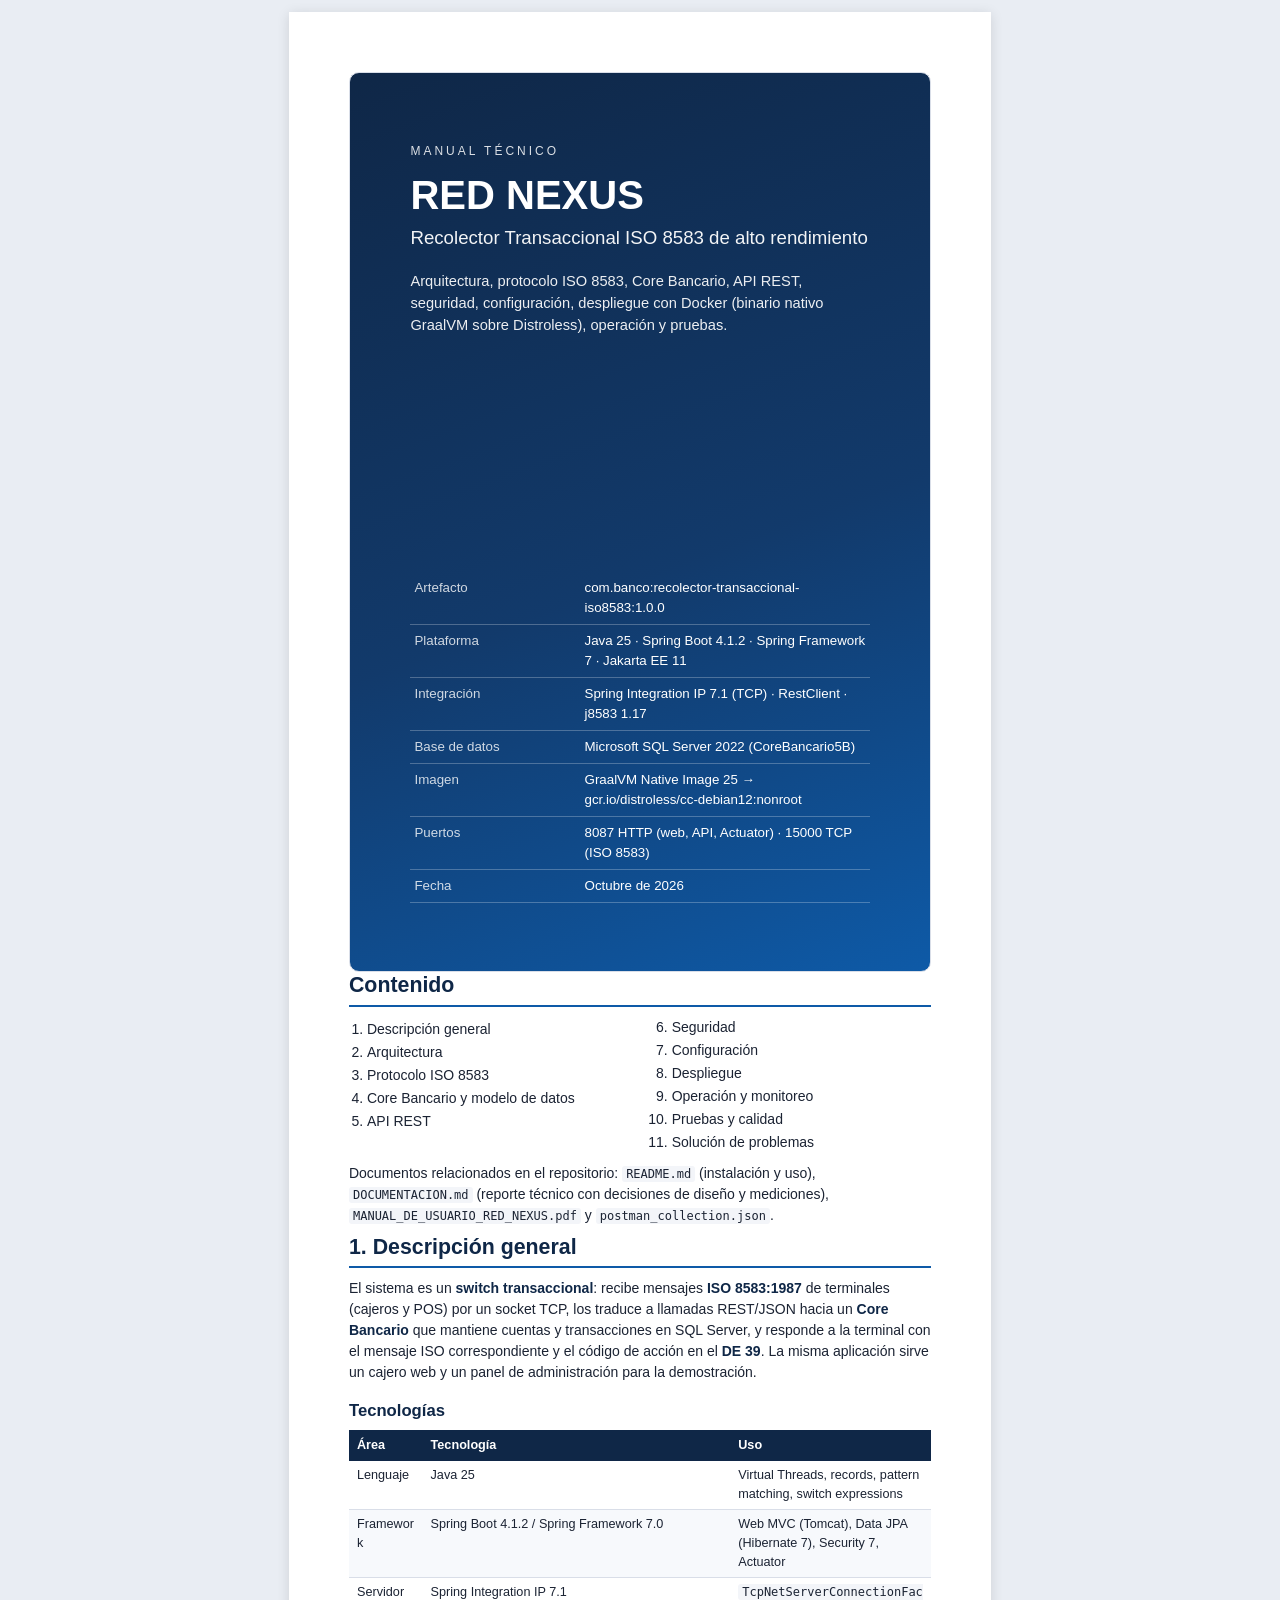
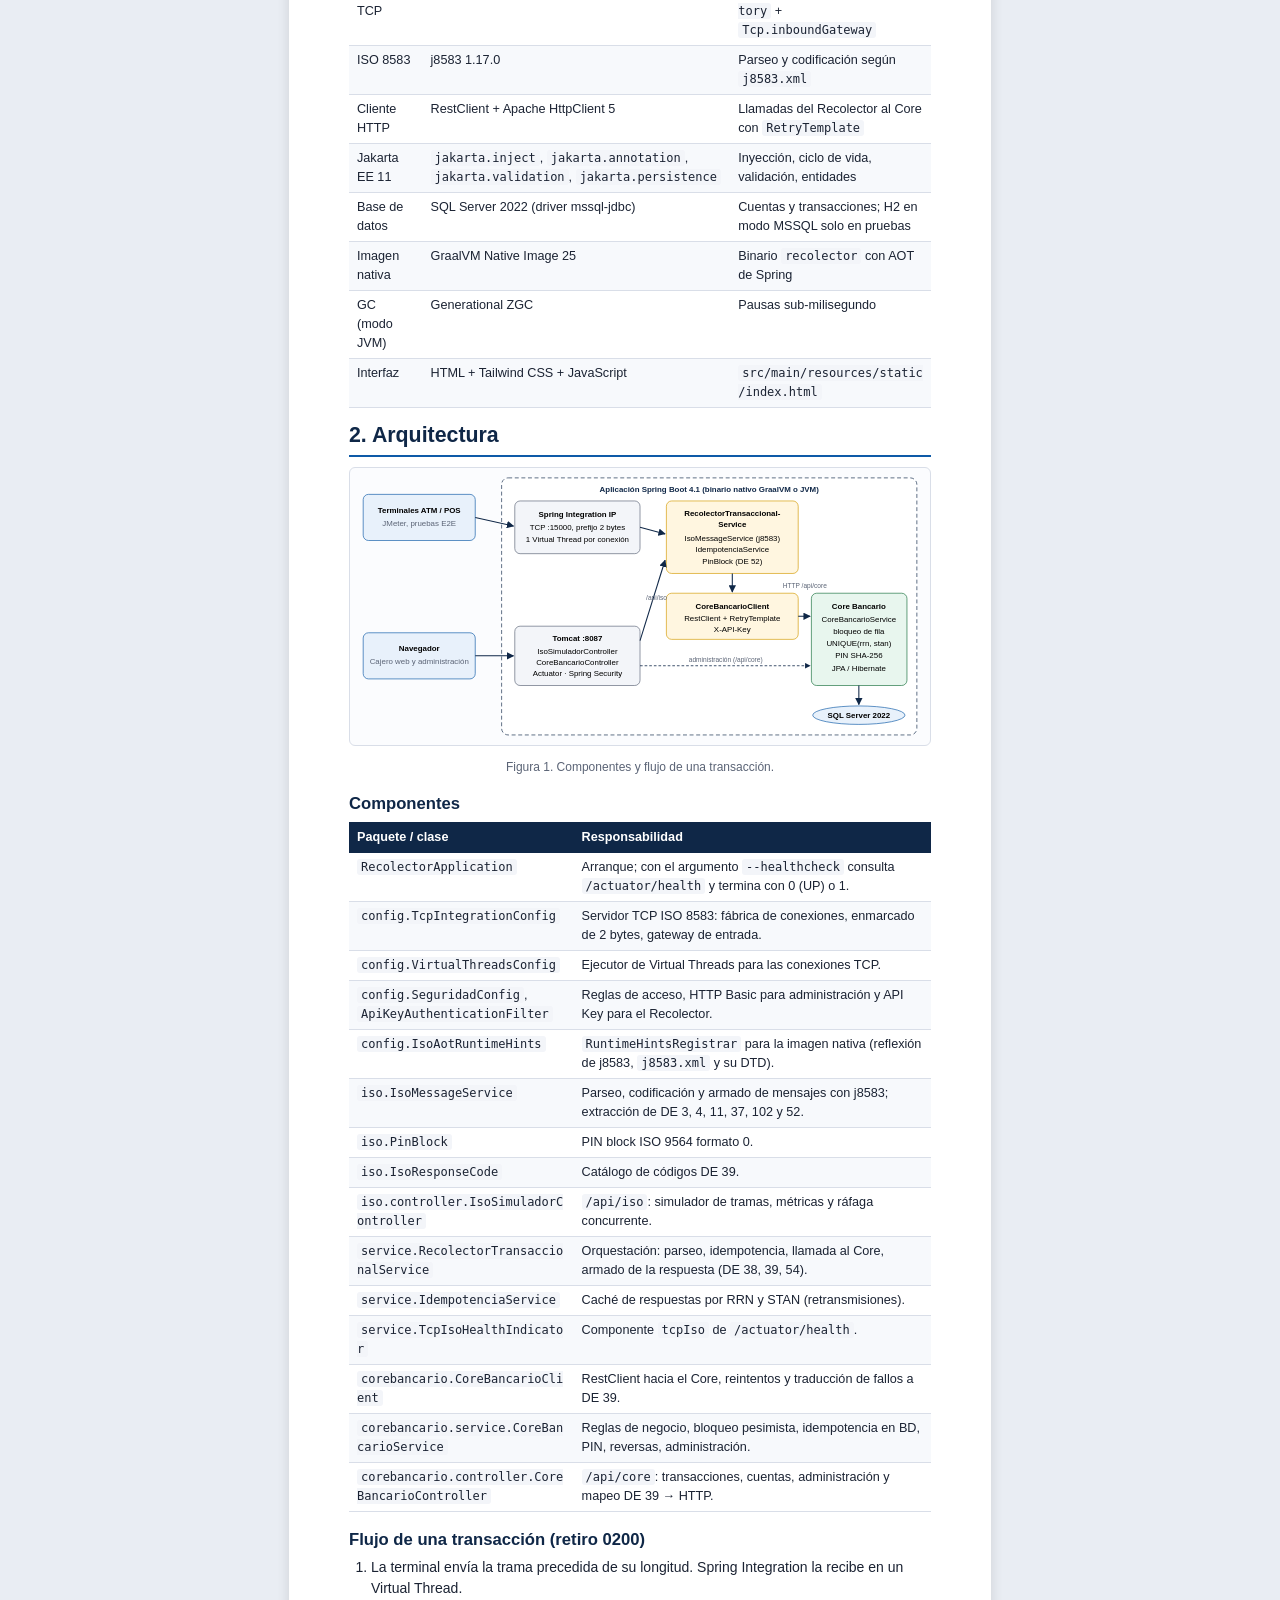
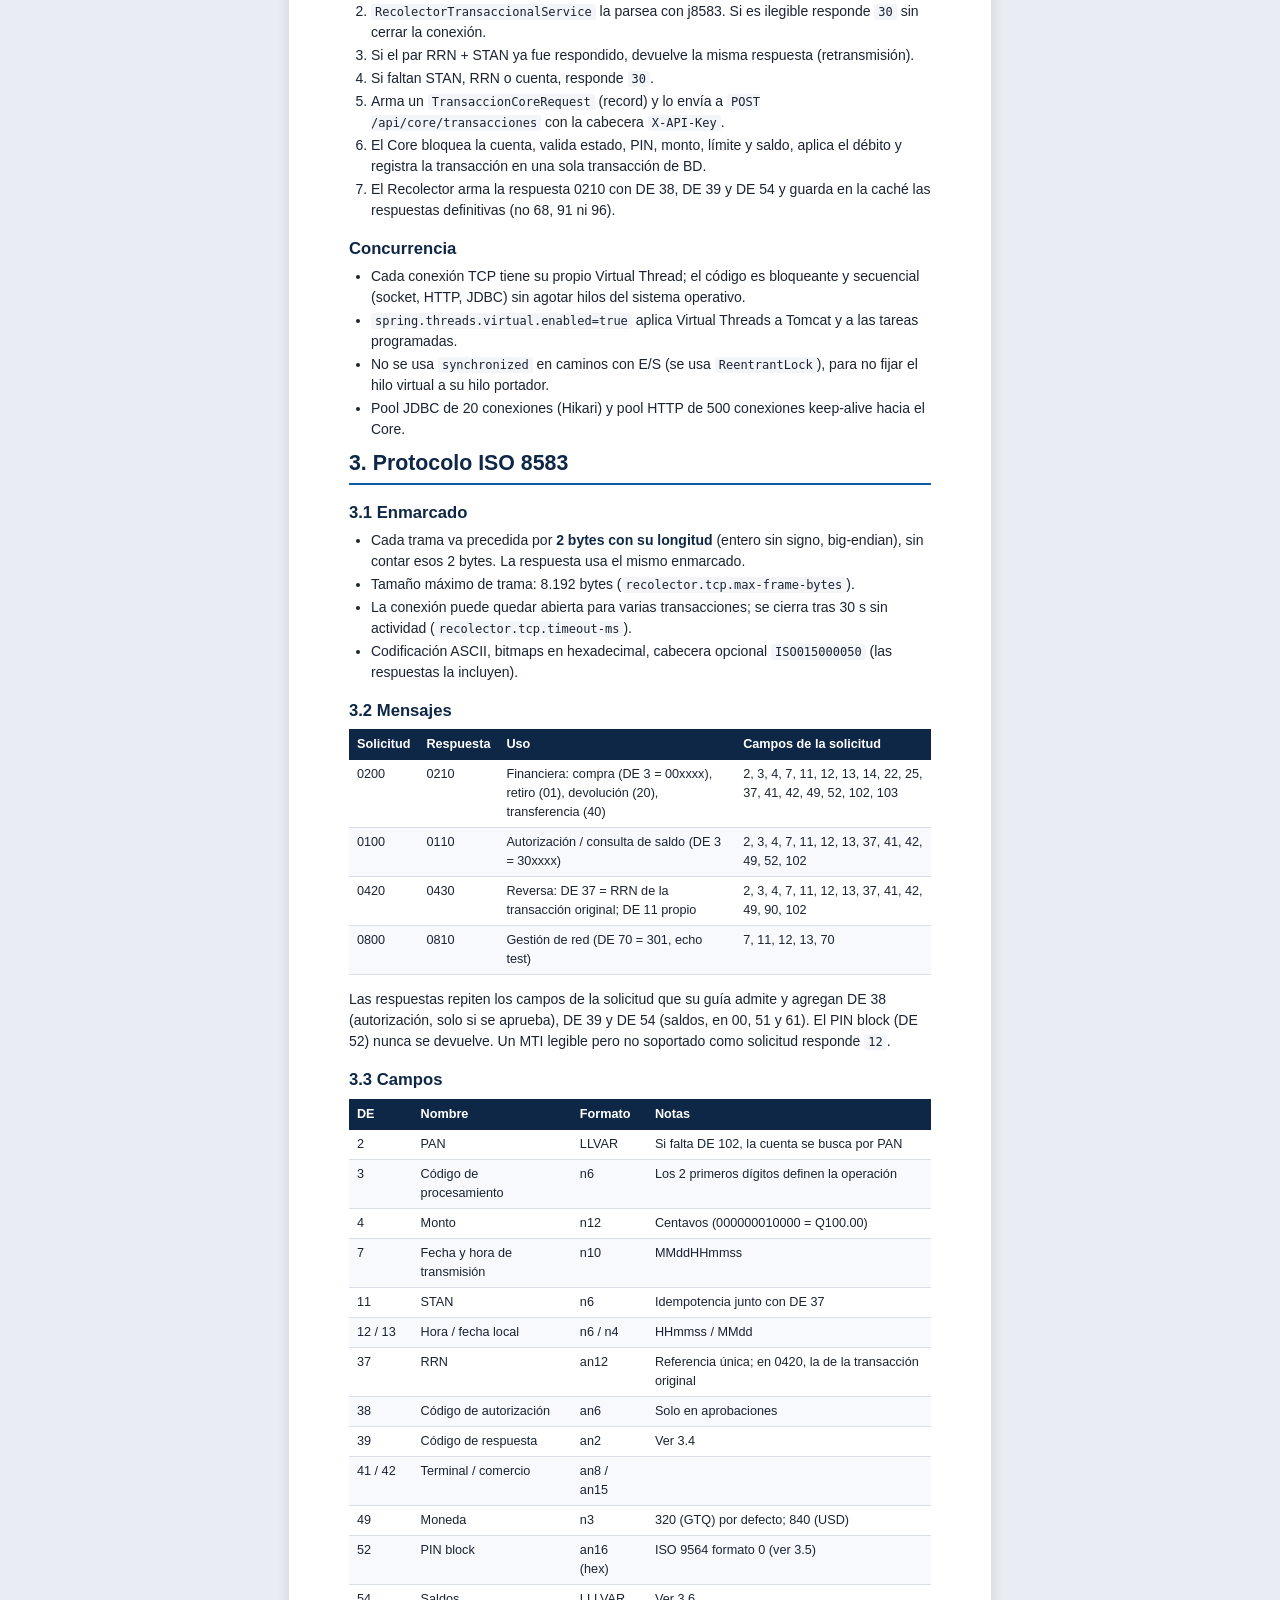
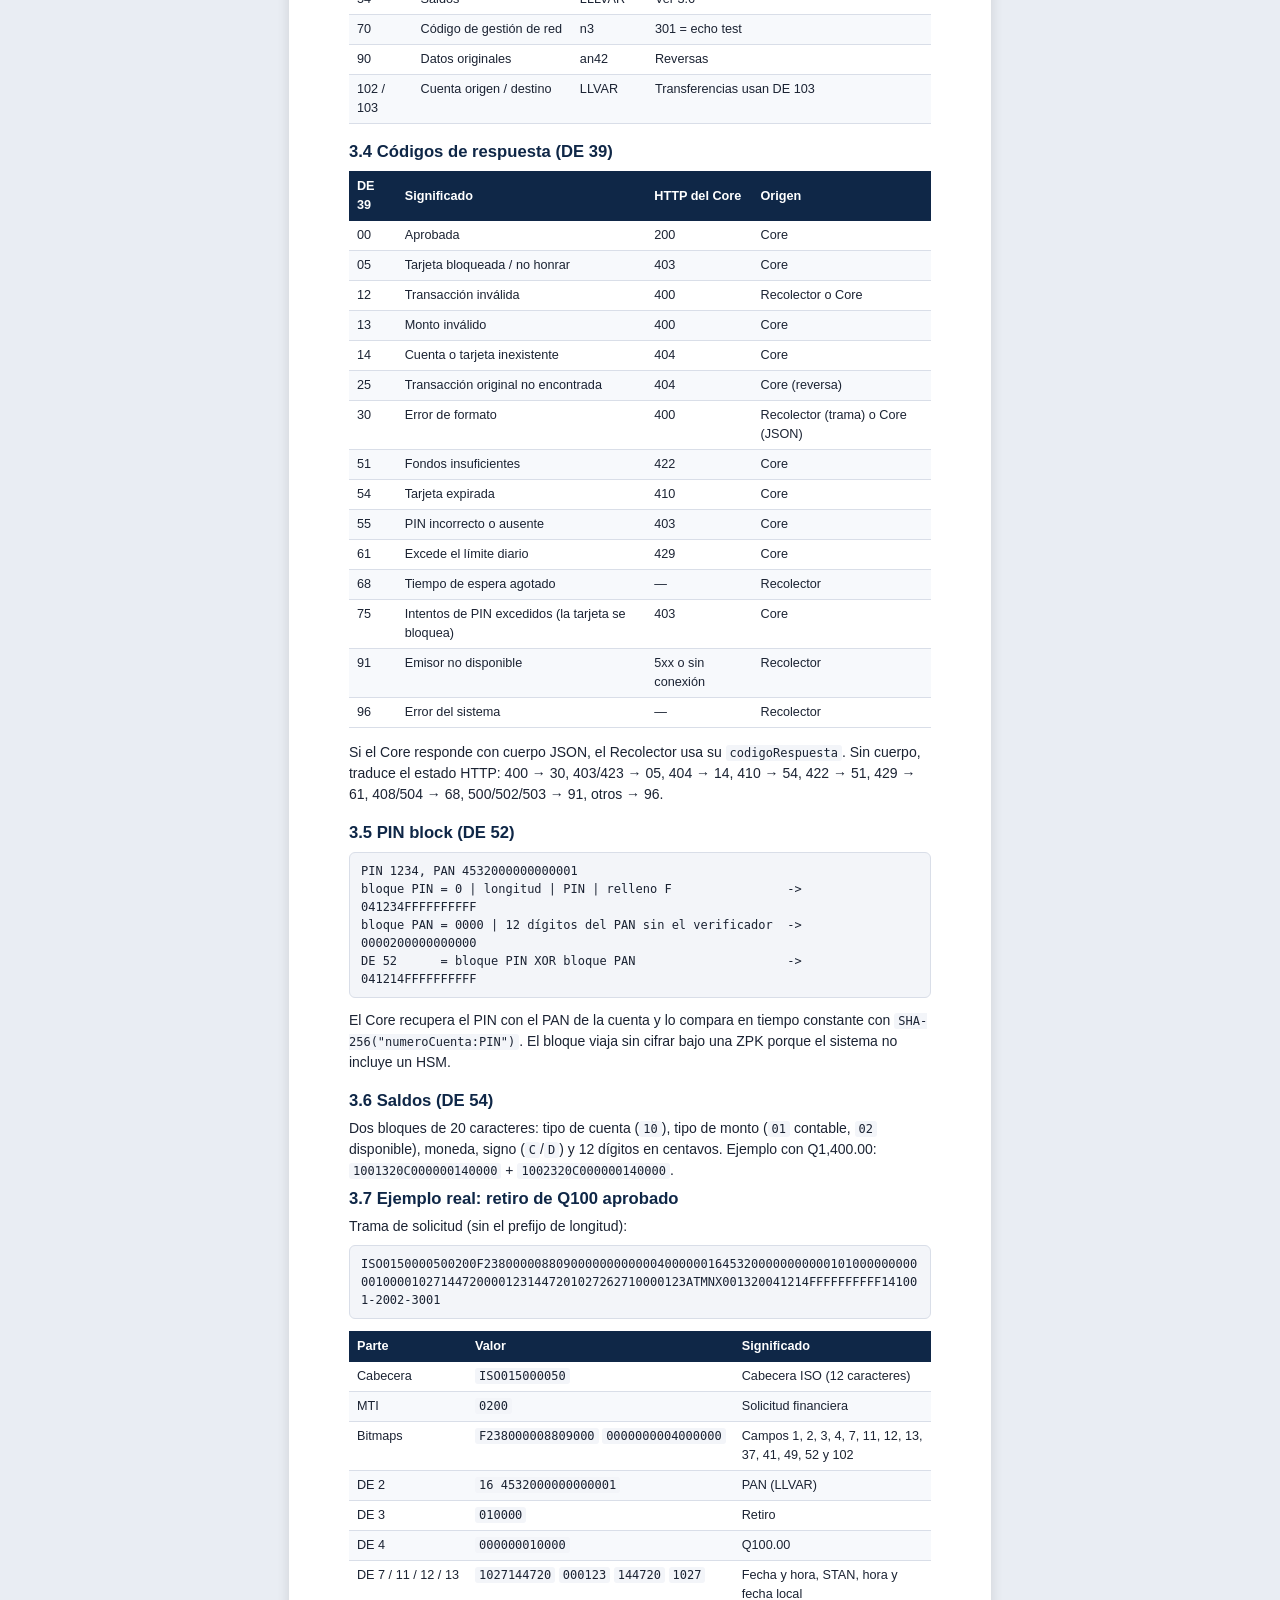
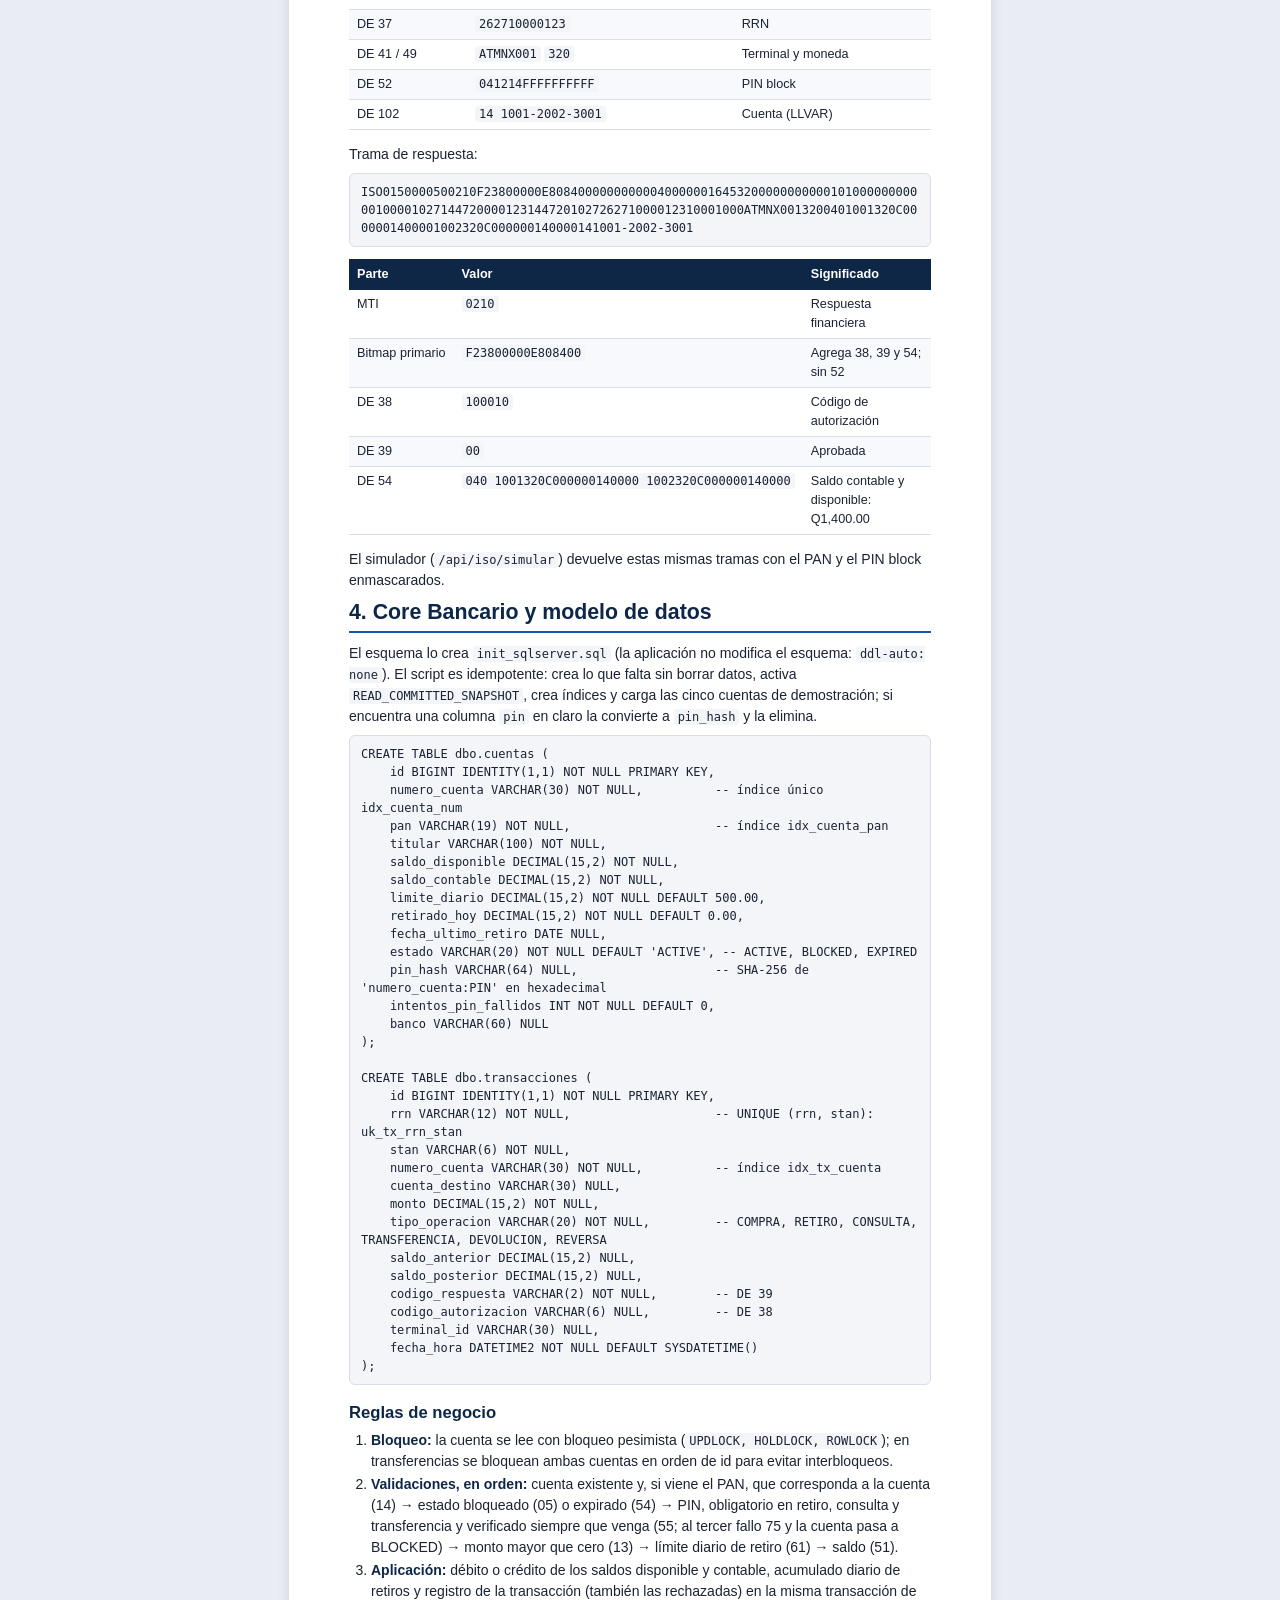
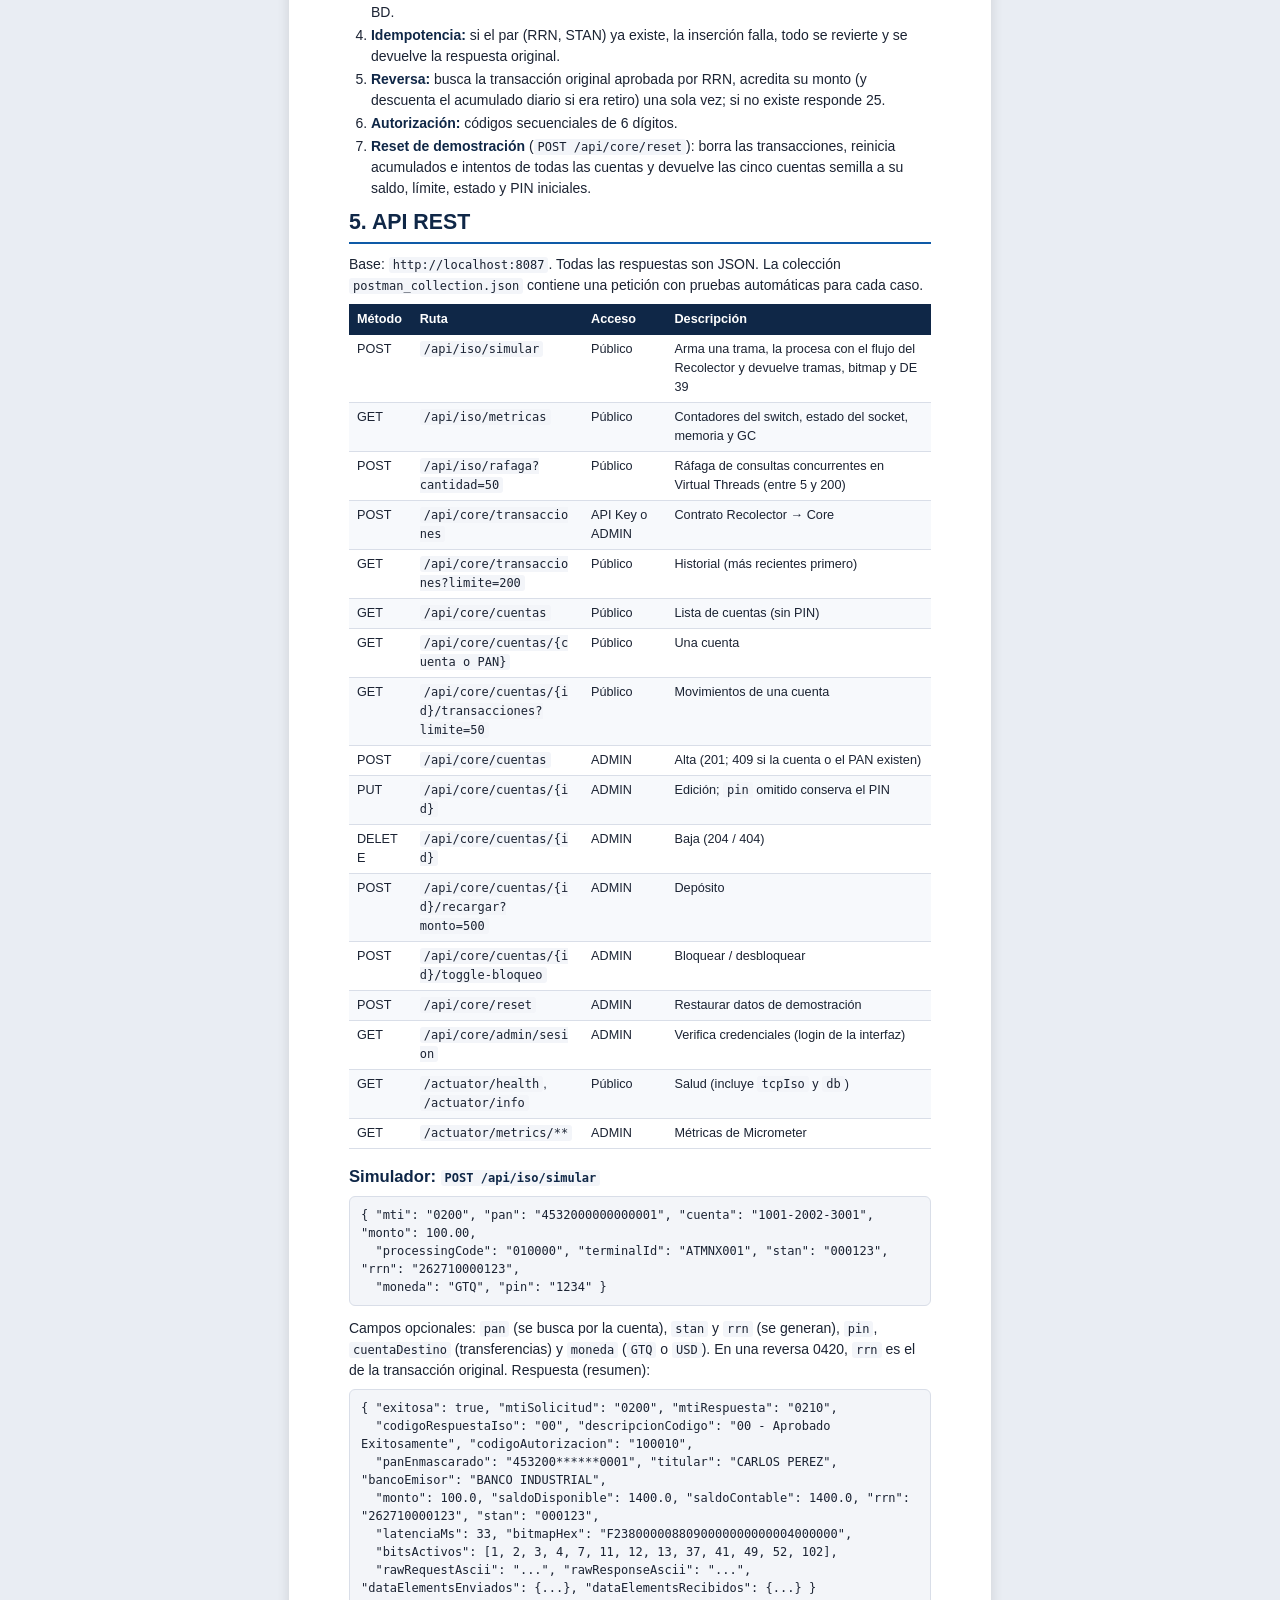
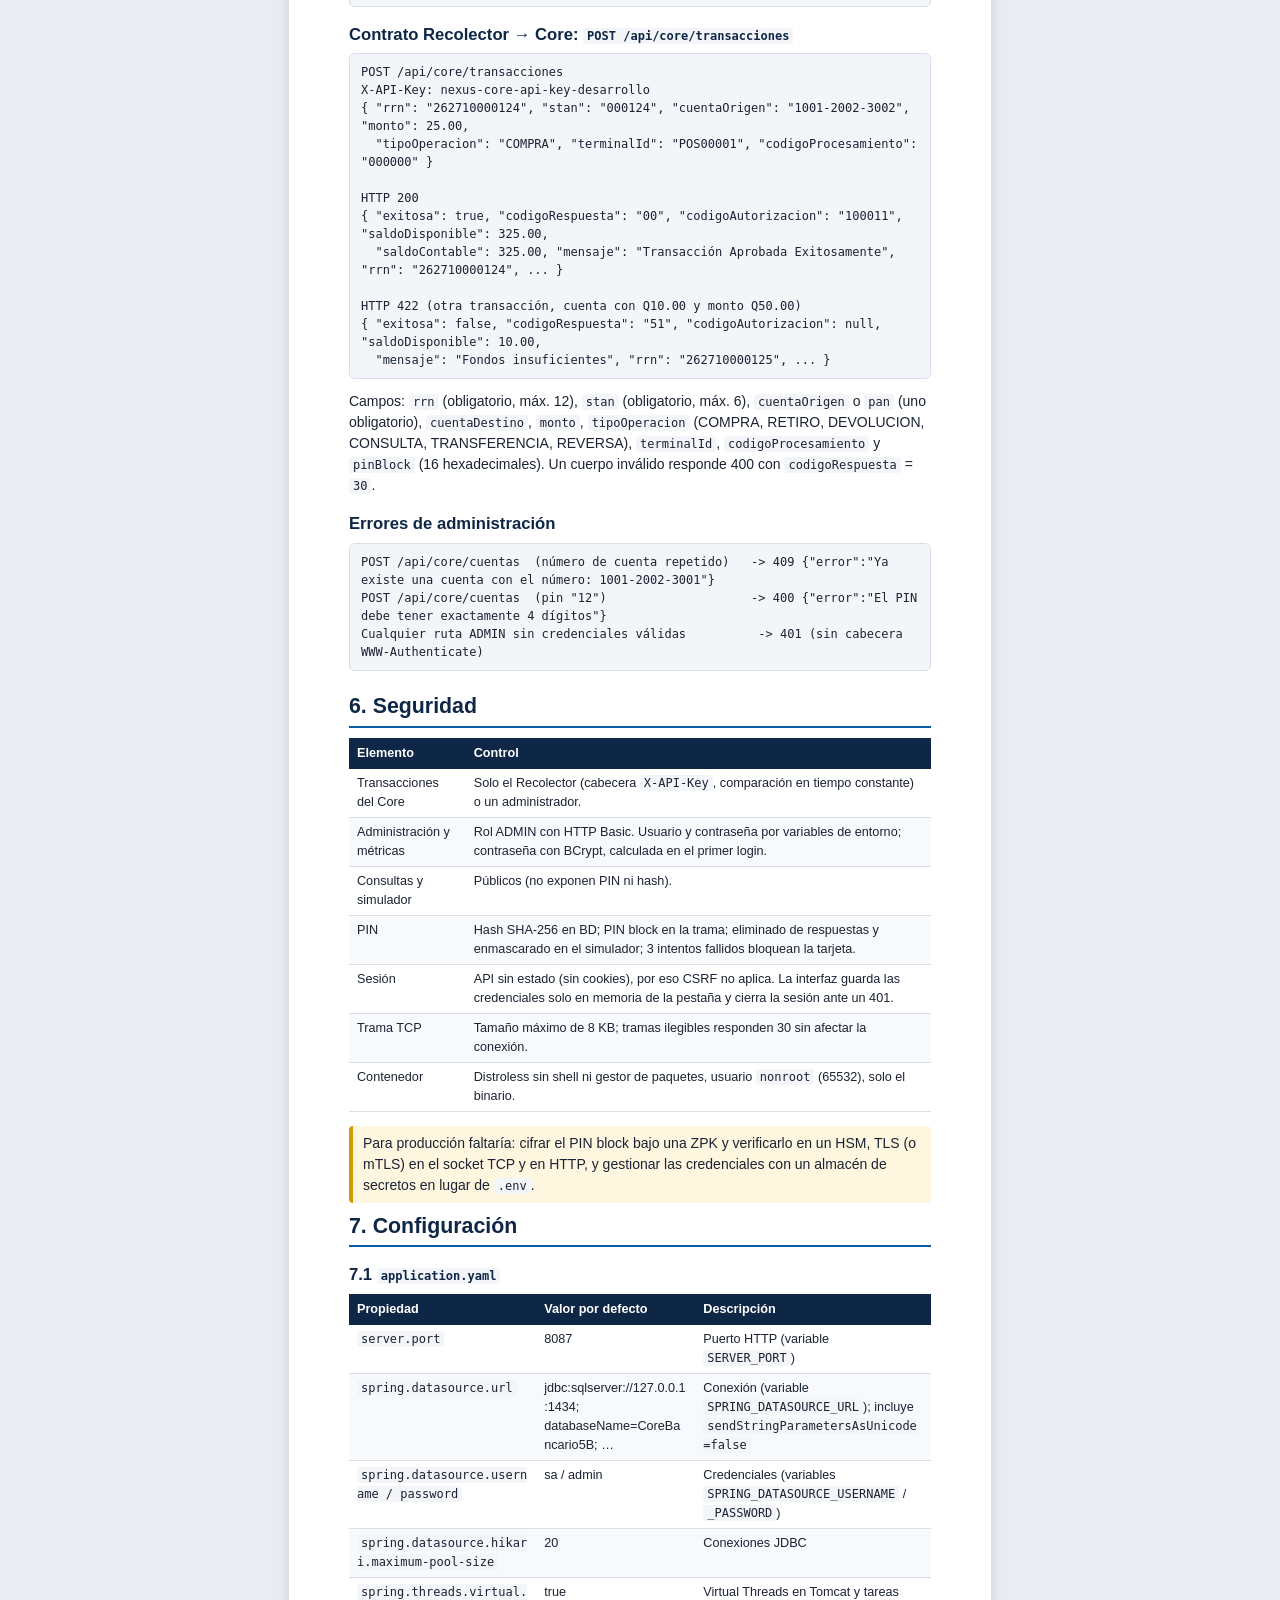
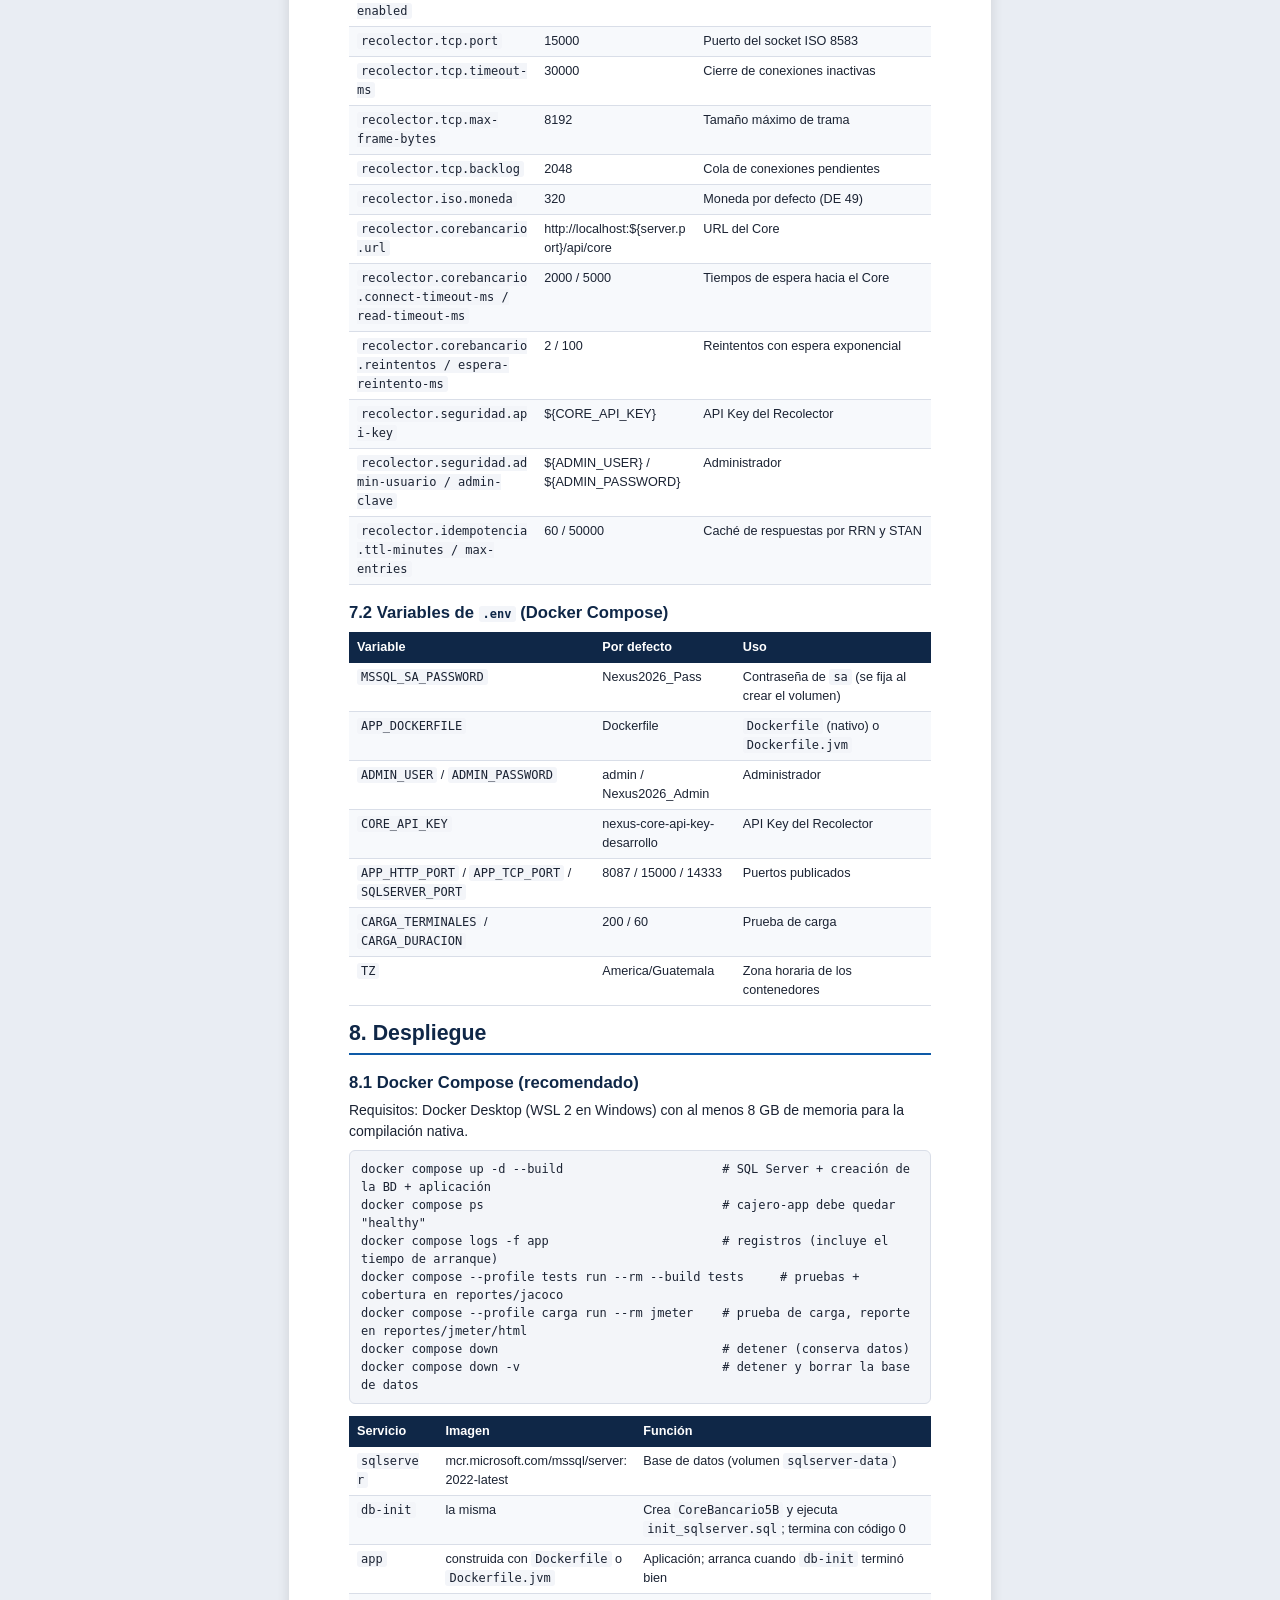
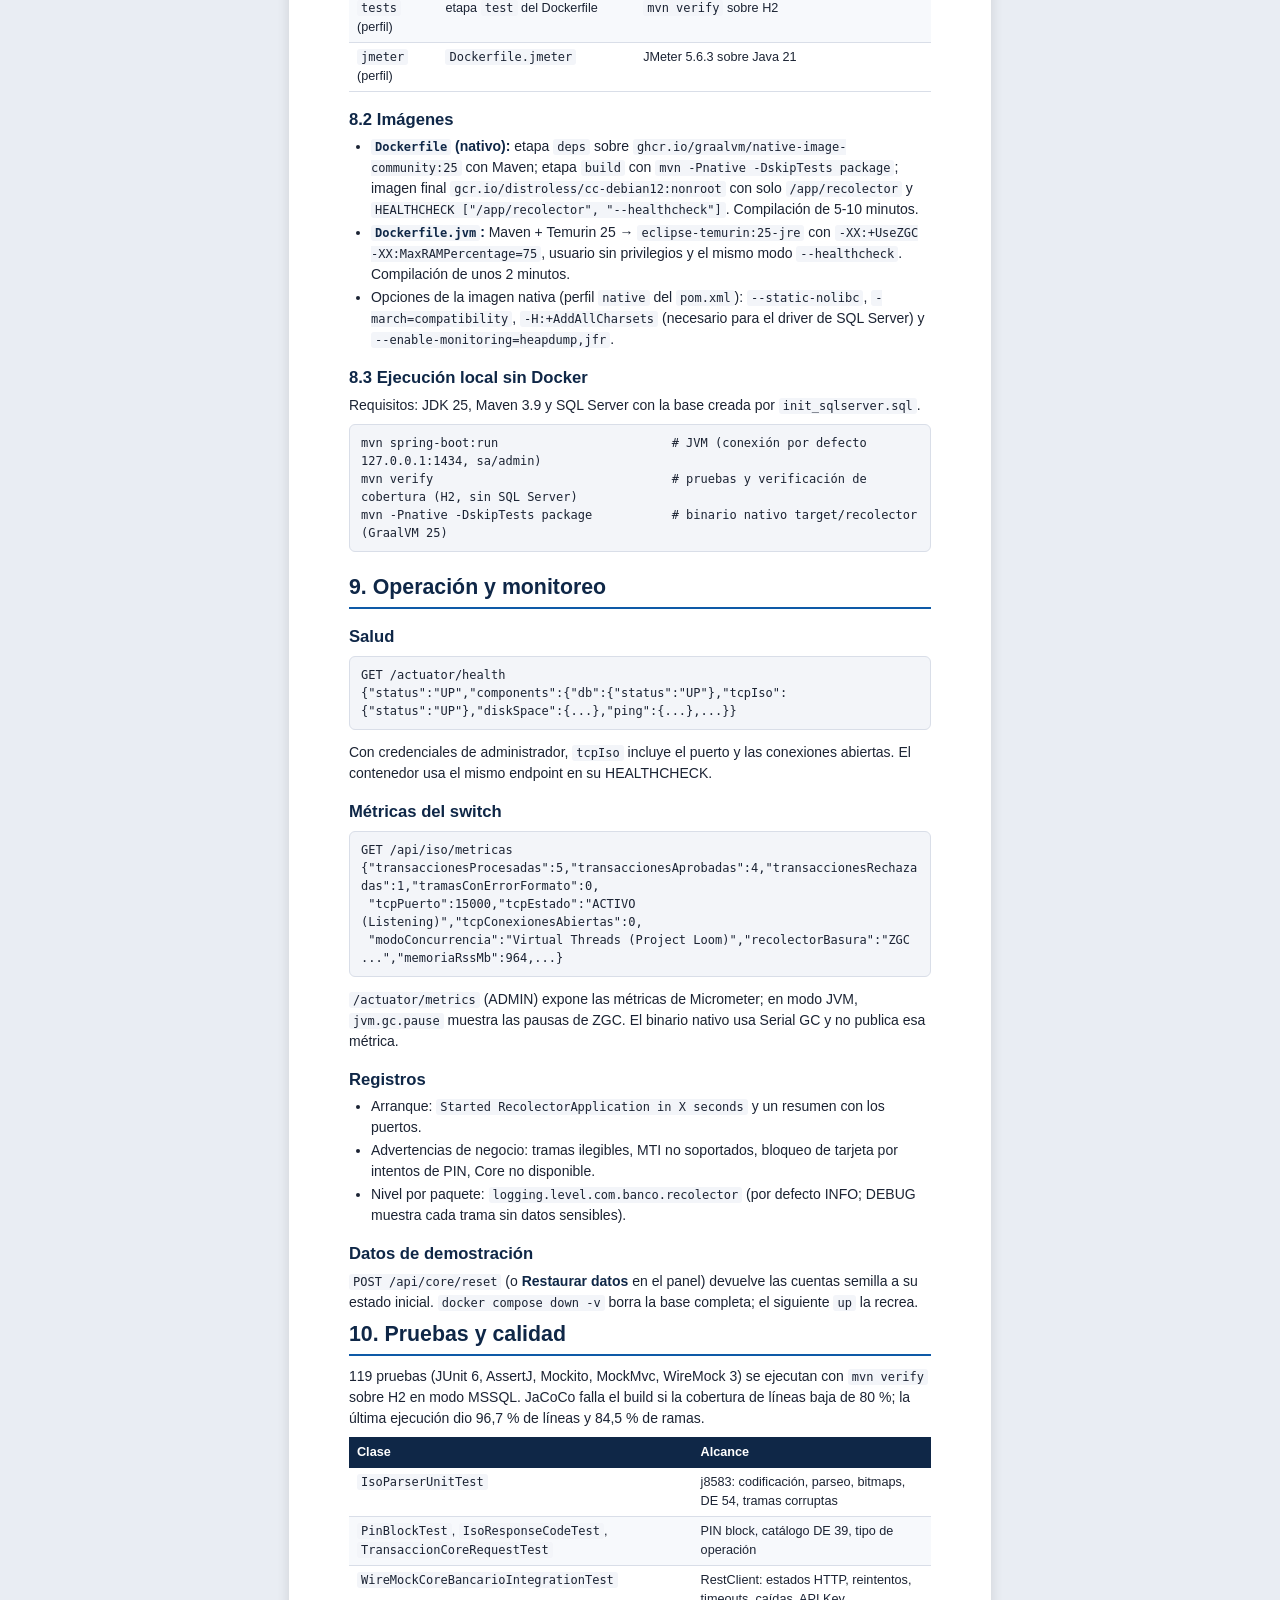
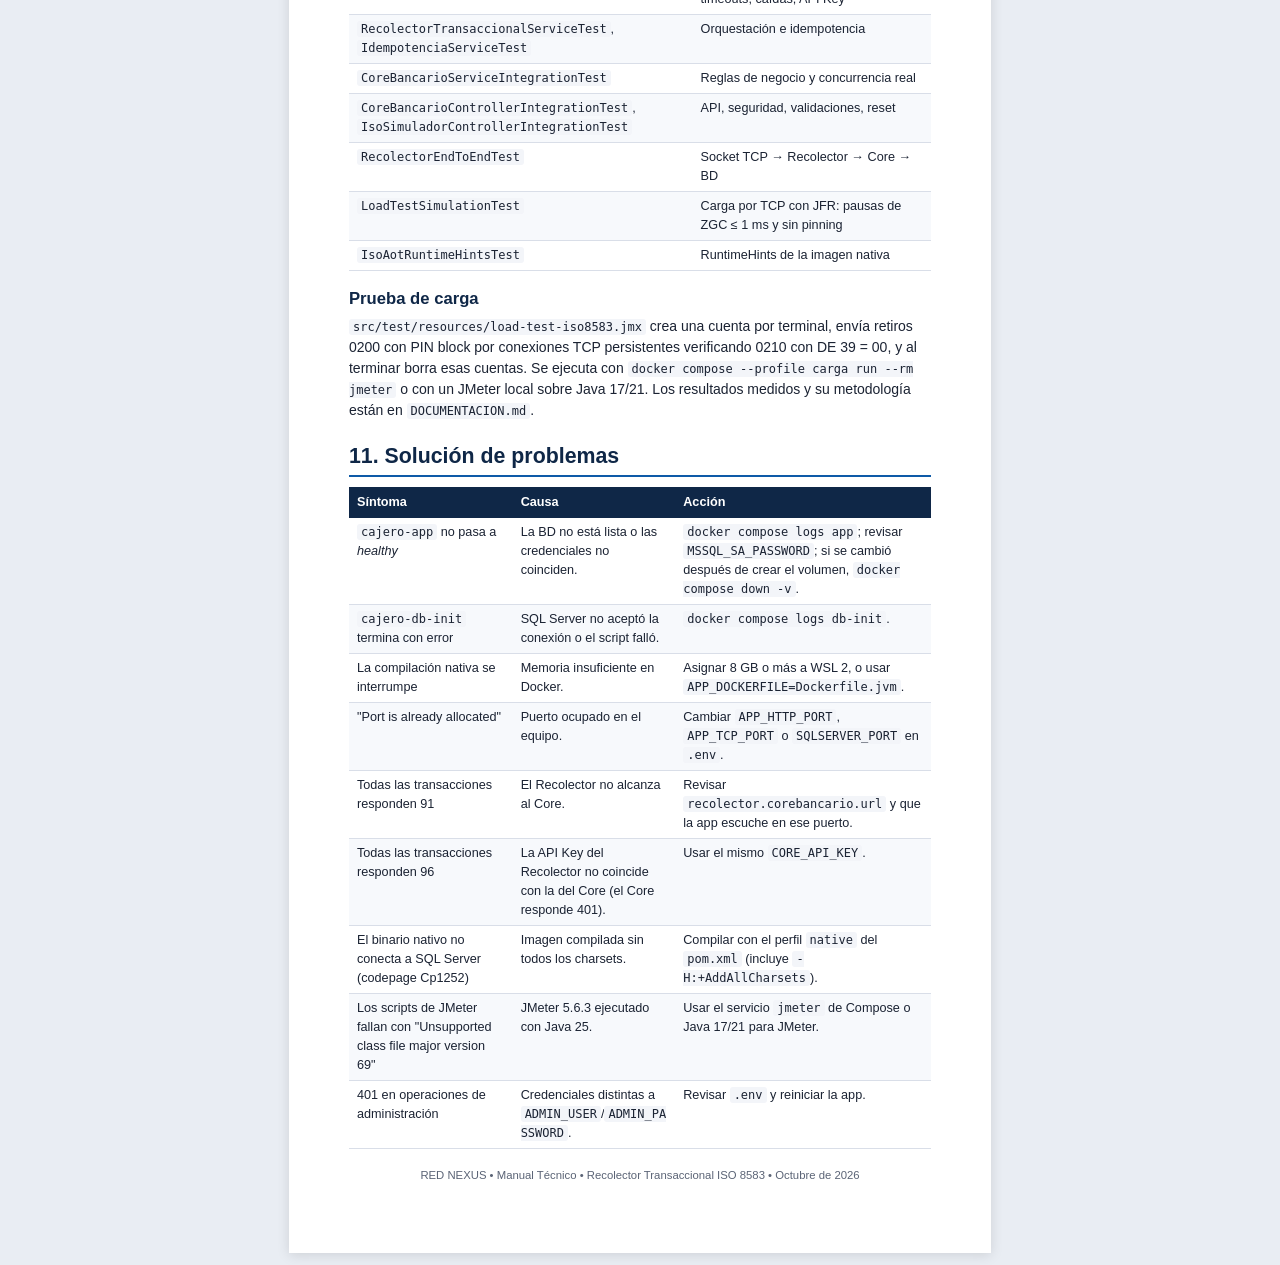
==== commit 3637ce29: "Lista de comprobación para probar el sistema y limpieza automática de la prueba de carga - README: t" ====
--- a/docs/manuales/manual-tecnico.html
+++ b/docs/manuales/manual-tecnico.html
@@ -500,7 +500,7 @@
 <pre>docker compose up -d --build                      # SQL Server + creación de la BD + aplicación
 docker compose ps                                 # cajero-app debe quedar "healthy"
 docker compose logs -f app                        # registros (incluye el tiempo de arranque)
-docker compose --profile tests run --rm tests     # pruebas + cobertura en reportes/jacoco
+docker compose --profile tests run --rm --build tests     # pruebas + cobertura en reportes/jacoco
 docker compose --profile carga run --rm jmeter    # prueba de carga, reporte en reportes/jmeter/html
 docker compose down                               # detener (conserva datos)
 docker compose down -v                            # detener y borrar la base de datos</pre>
@@ -582,8 +582,8 @@
     </tbody>
   </table>
   <h3>Prueba de carga</h3>
-  <p><code>src/test/resources/load-test-iso8583.jmx</code> crea una cuenta por terminal y envía retiros 0200 con PIN block
-    por conexiones TCP persistentes, verificando 0210 con DE 39 = 00. Se ejecuta con
+  <p><code>src/test/resources/load-test-iso8583.jmx</code> crea una cuenta por terminal, envía retiros 0200 con PIN block
+    por conexiones TCP persistentes verificando 0210 con DE 39 = 00, y al terminar borra esas cuentas. Se ejecuta con
     <code>docker compose --profile carga run --rm jmeter</code> o con un JMeter local sobre Java 17/21. Los resultados
     medidos y su metodología están en <code>DOCUMENTACION.md</code>.</p>
 </section>
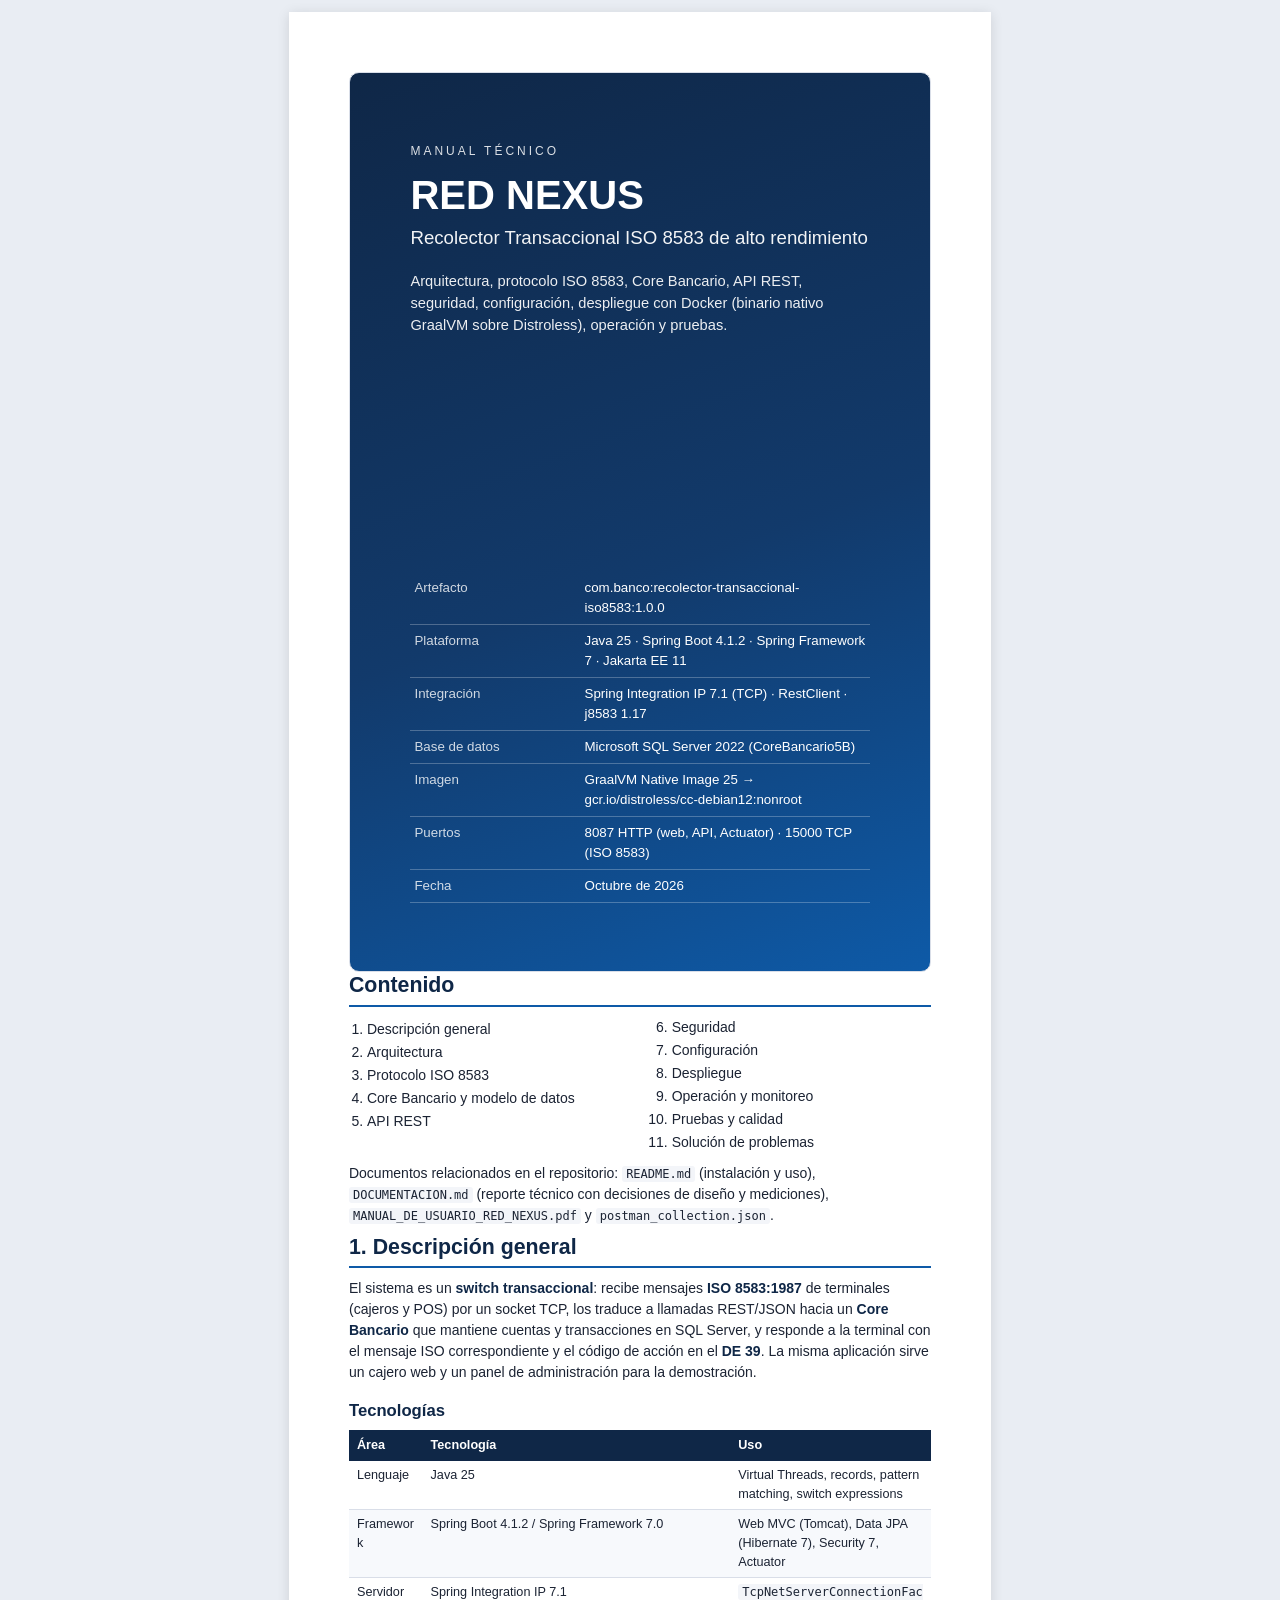
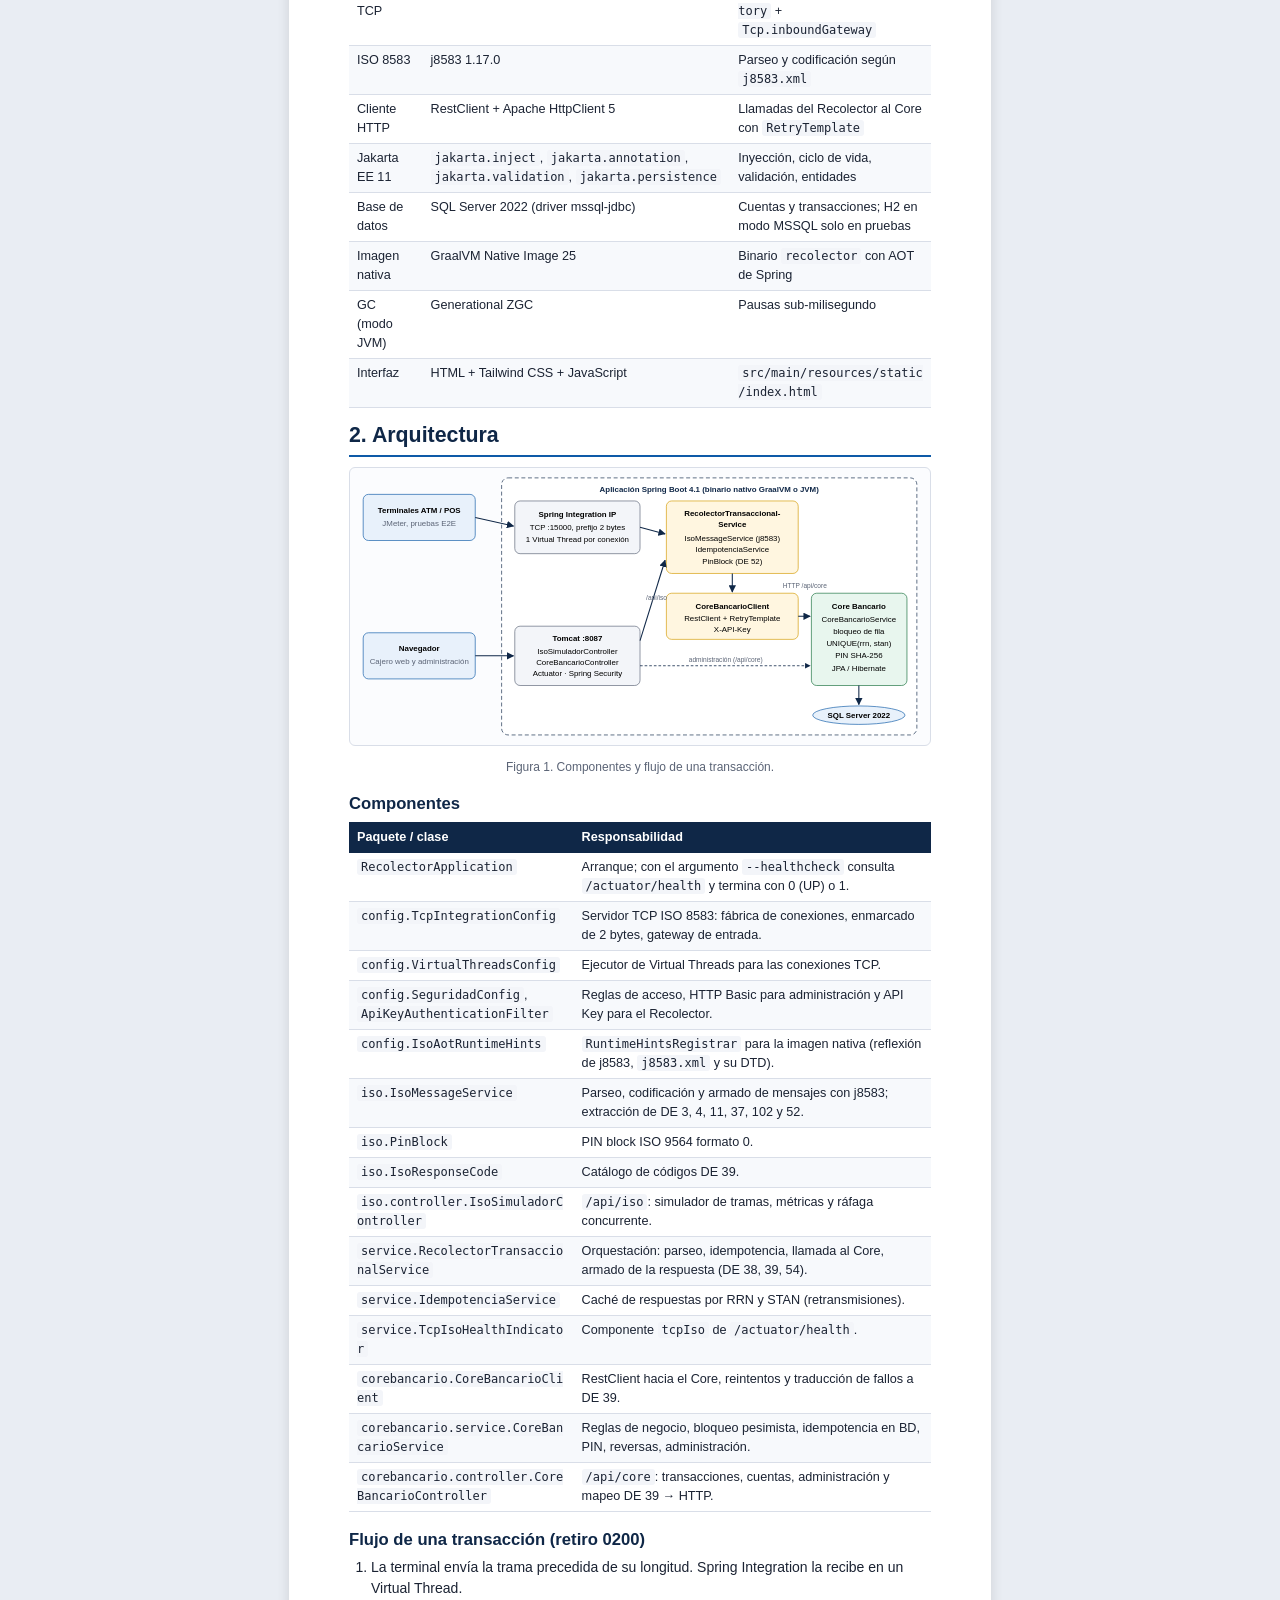
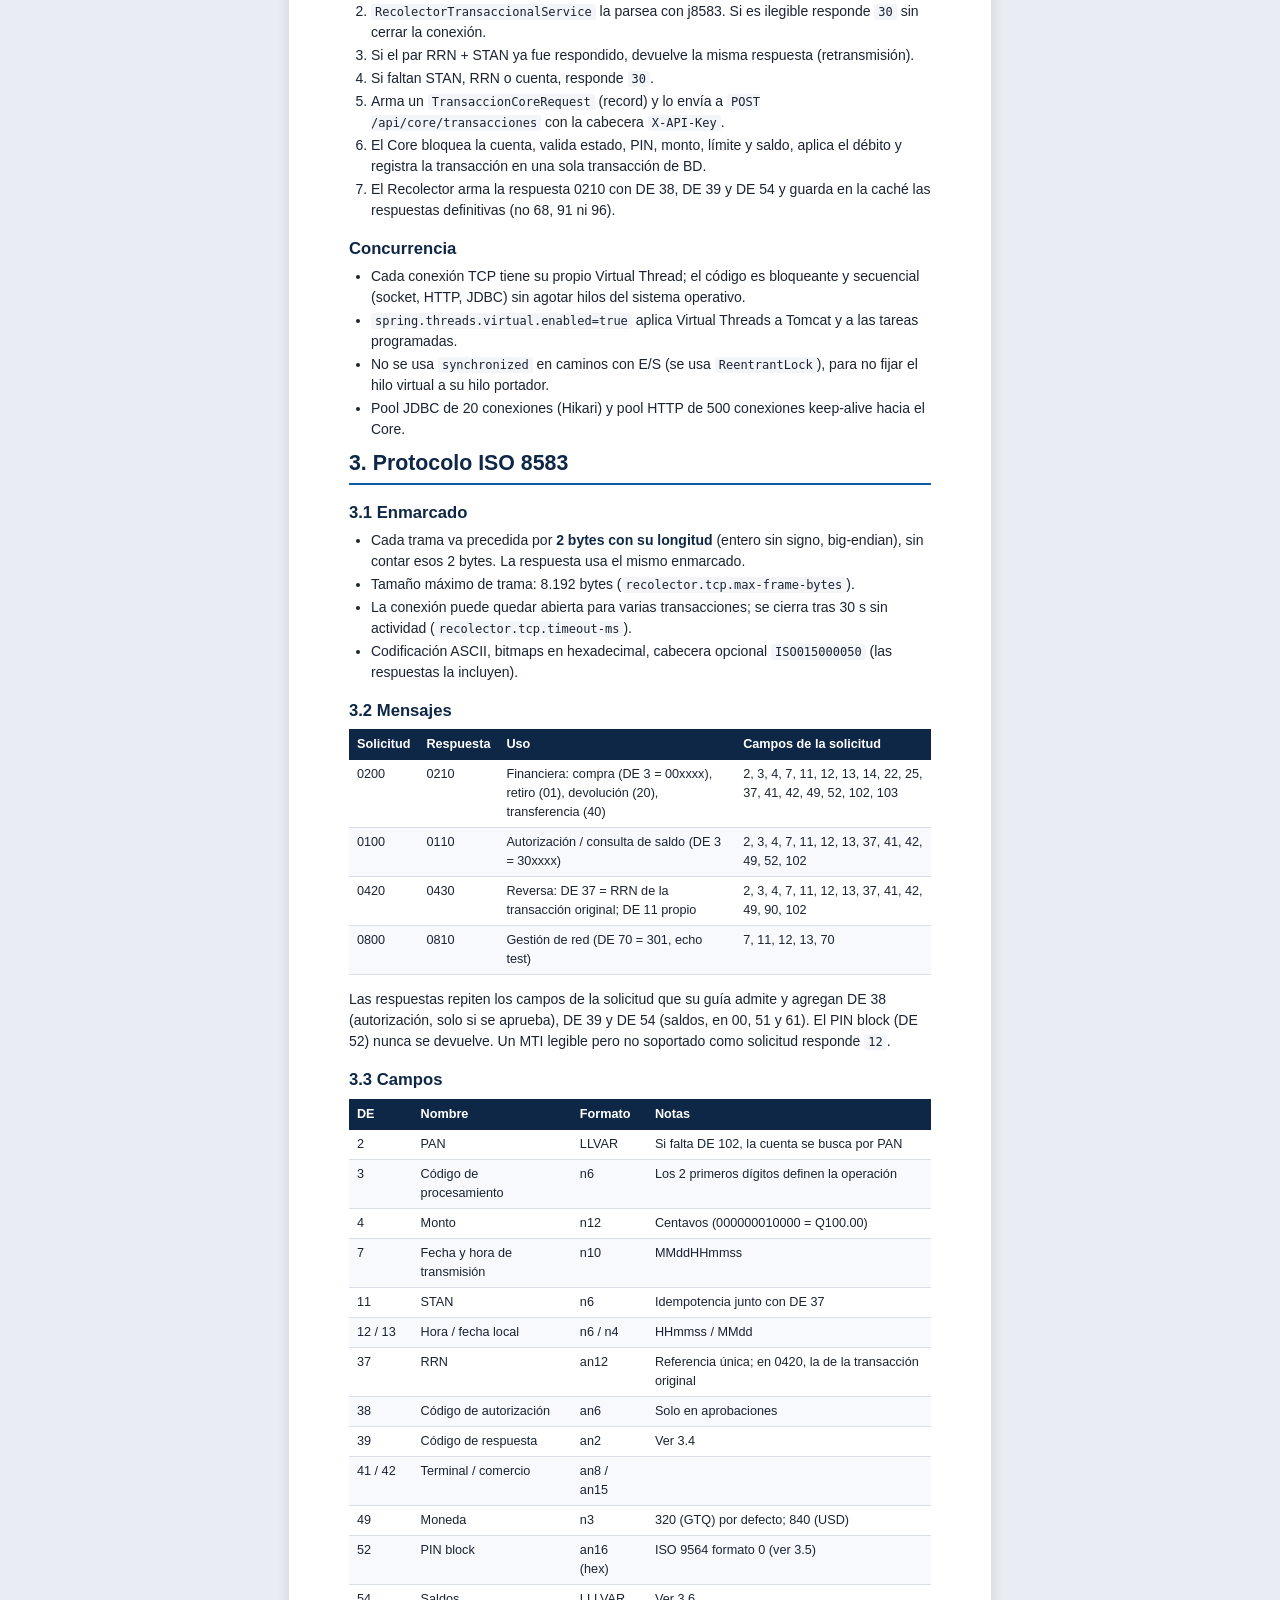
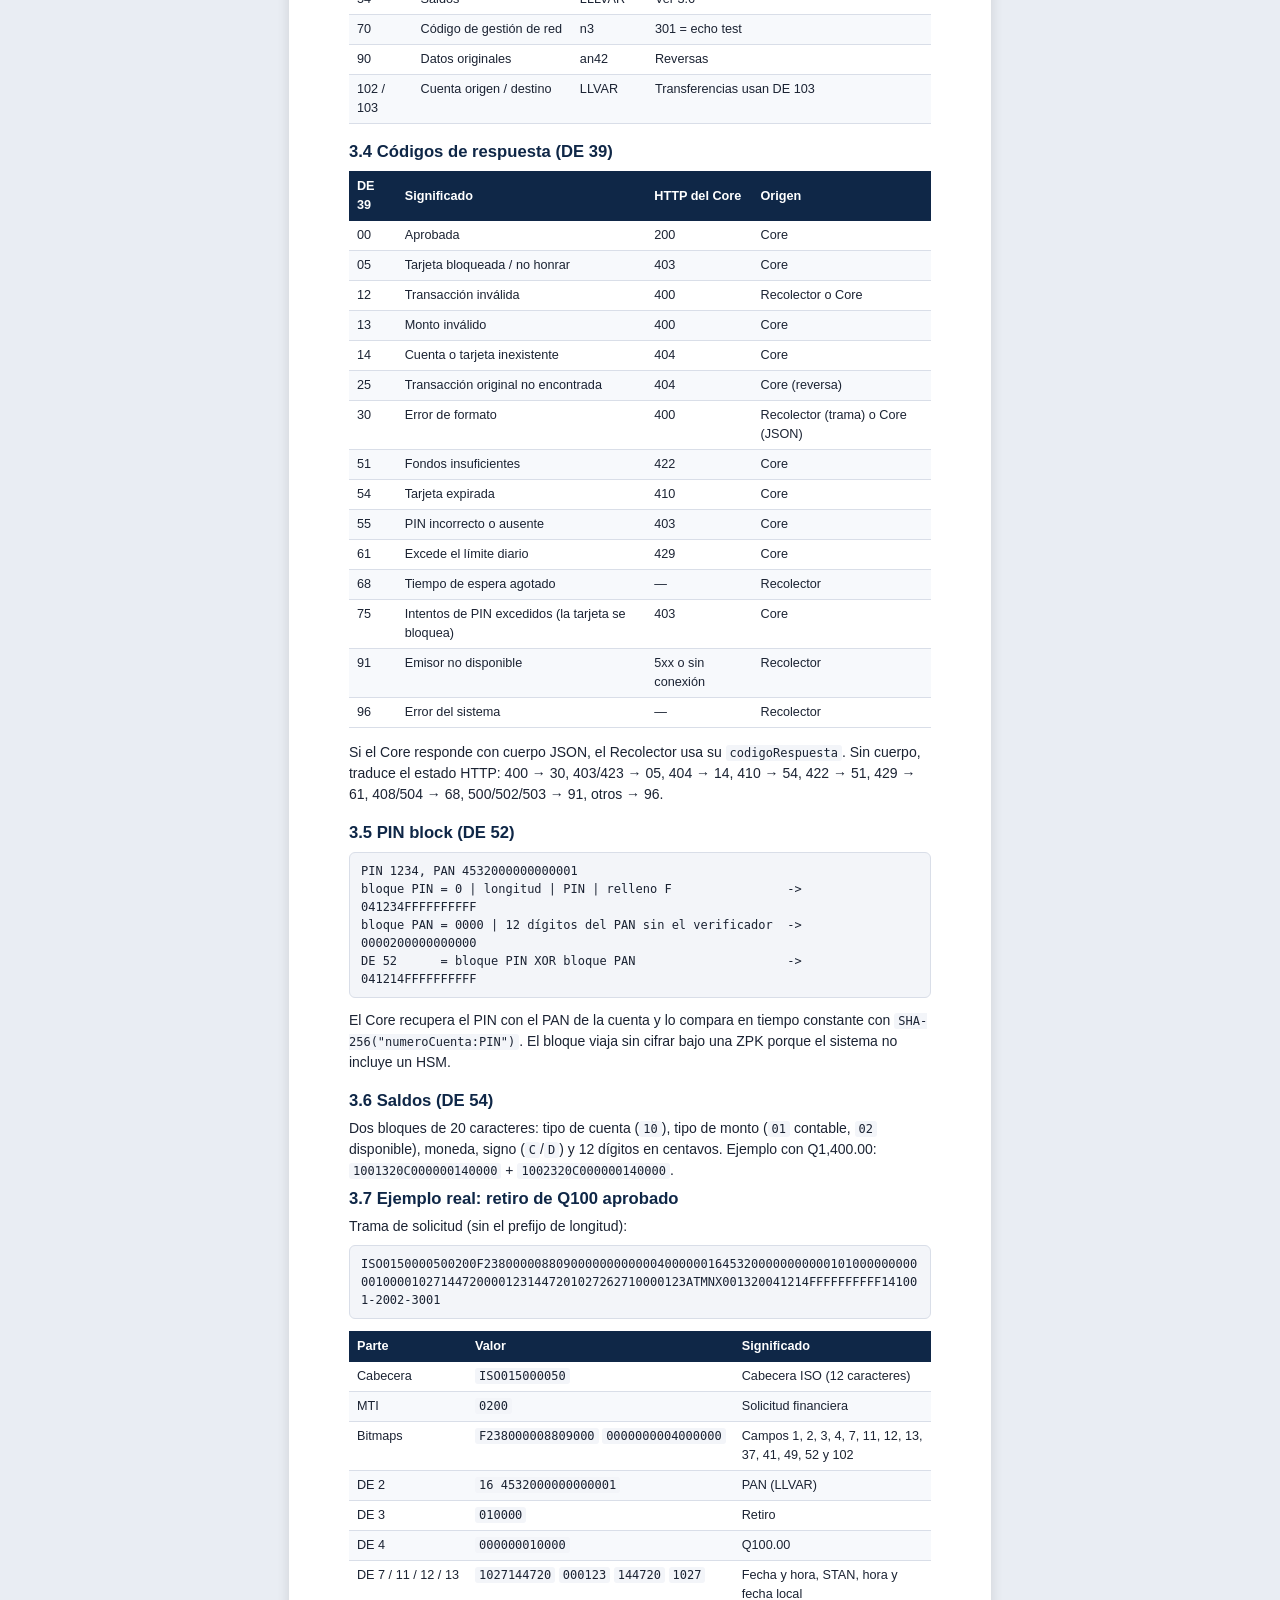
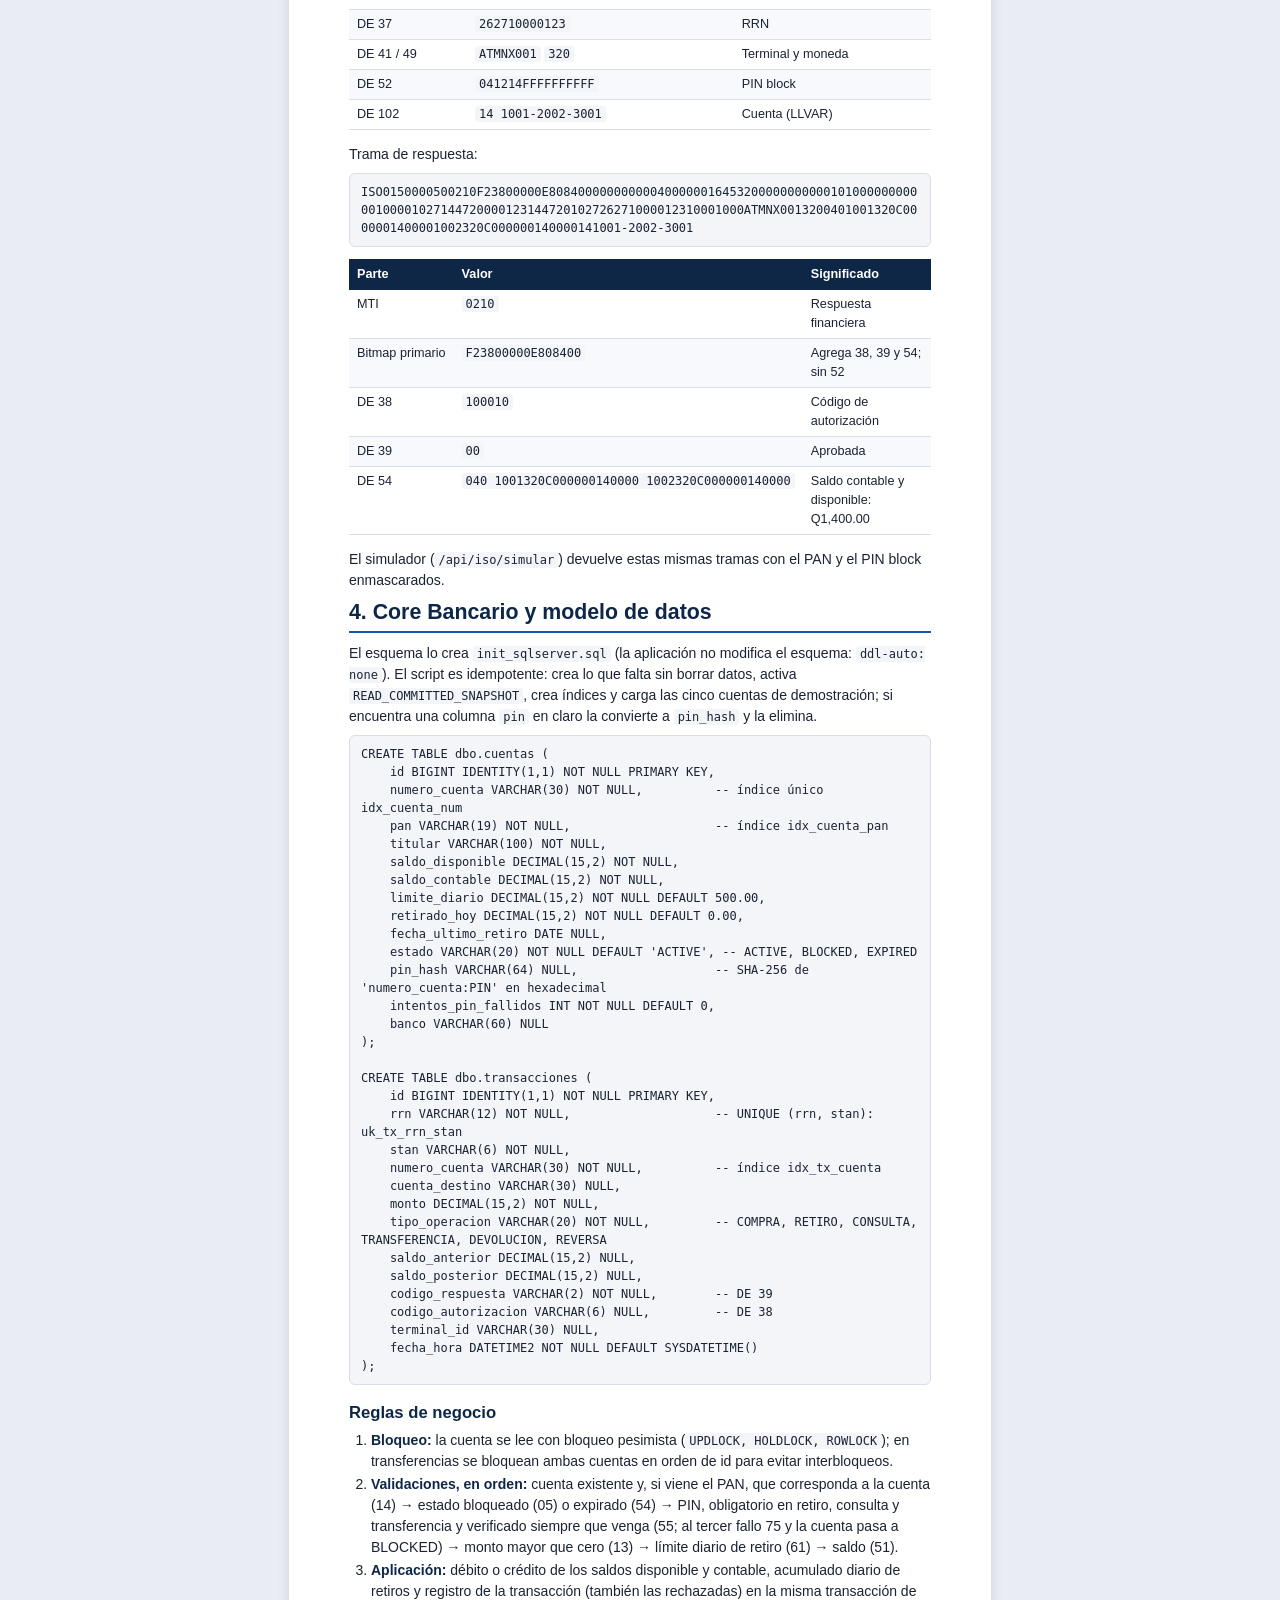
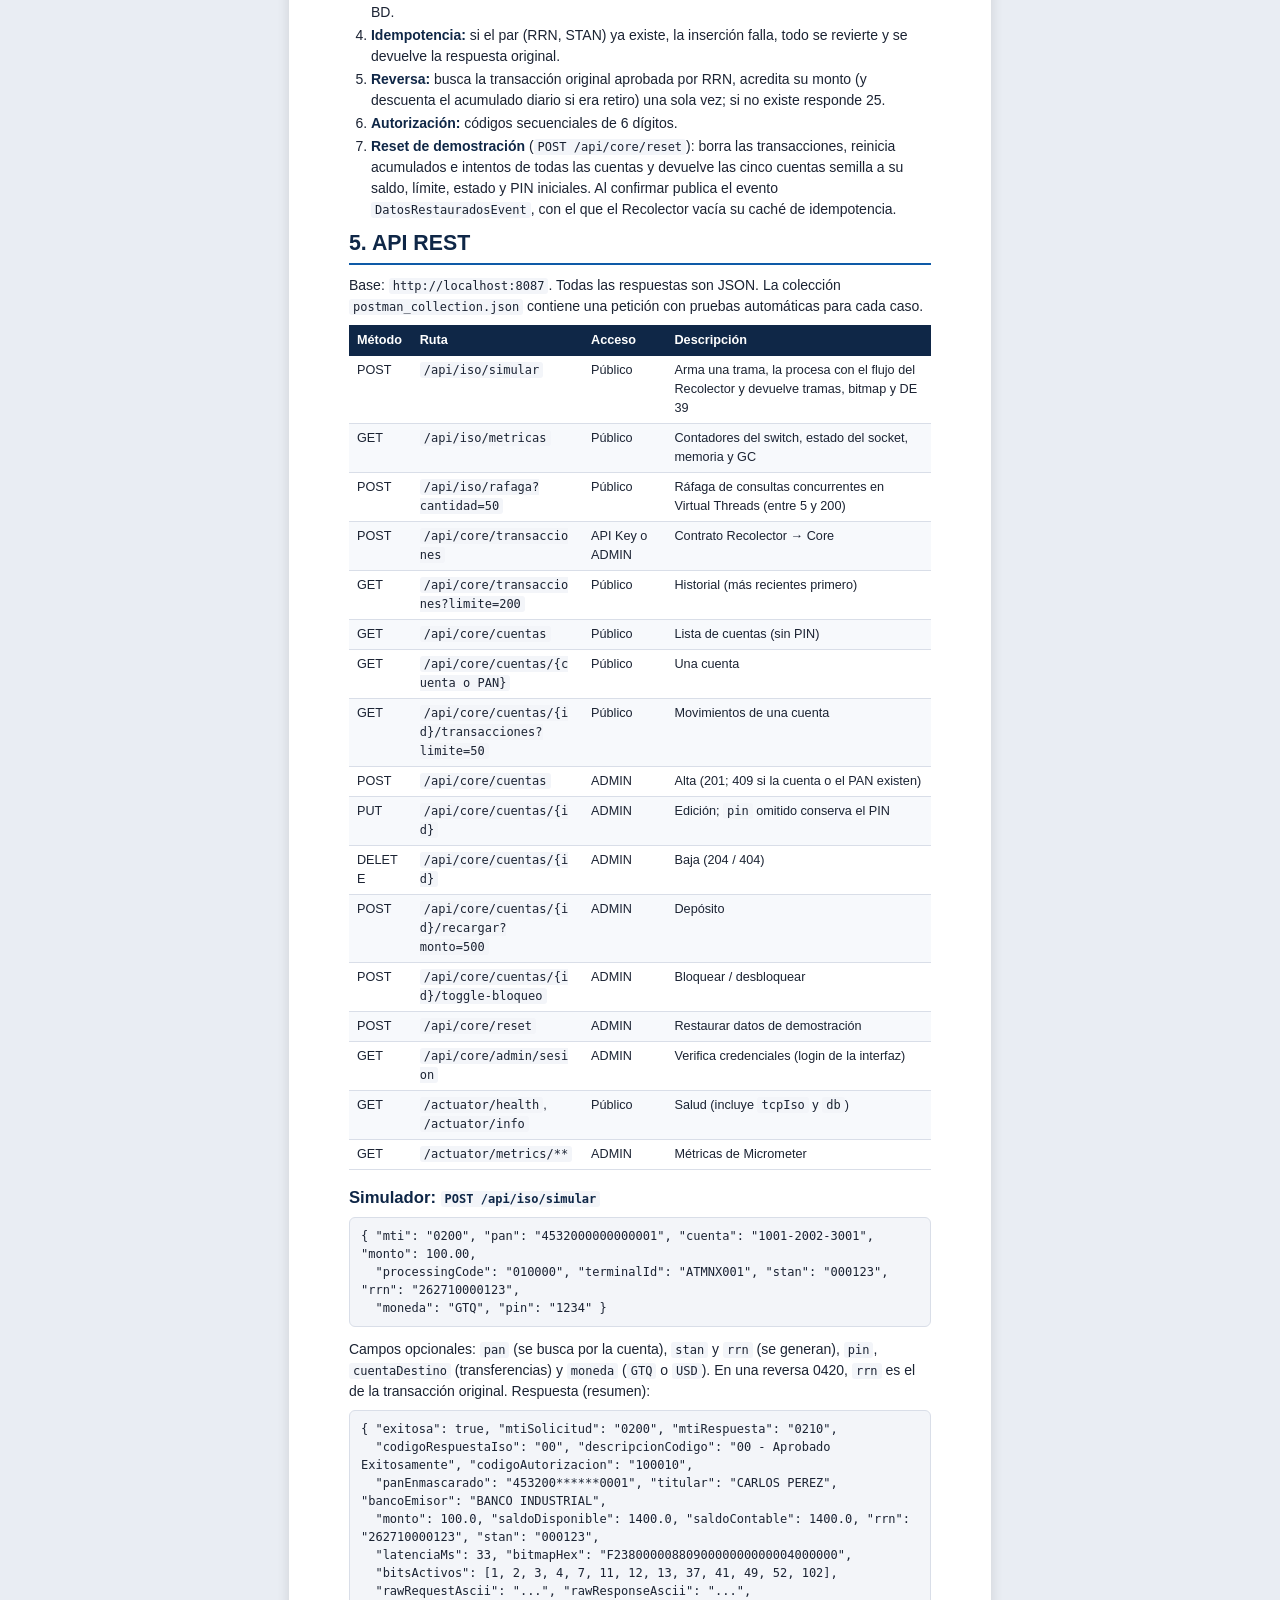
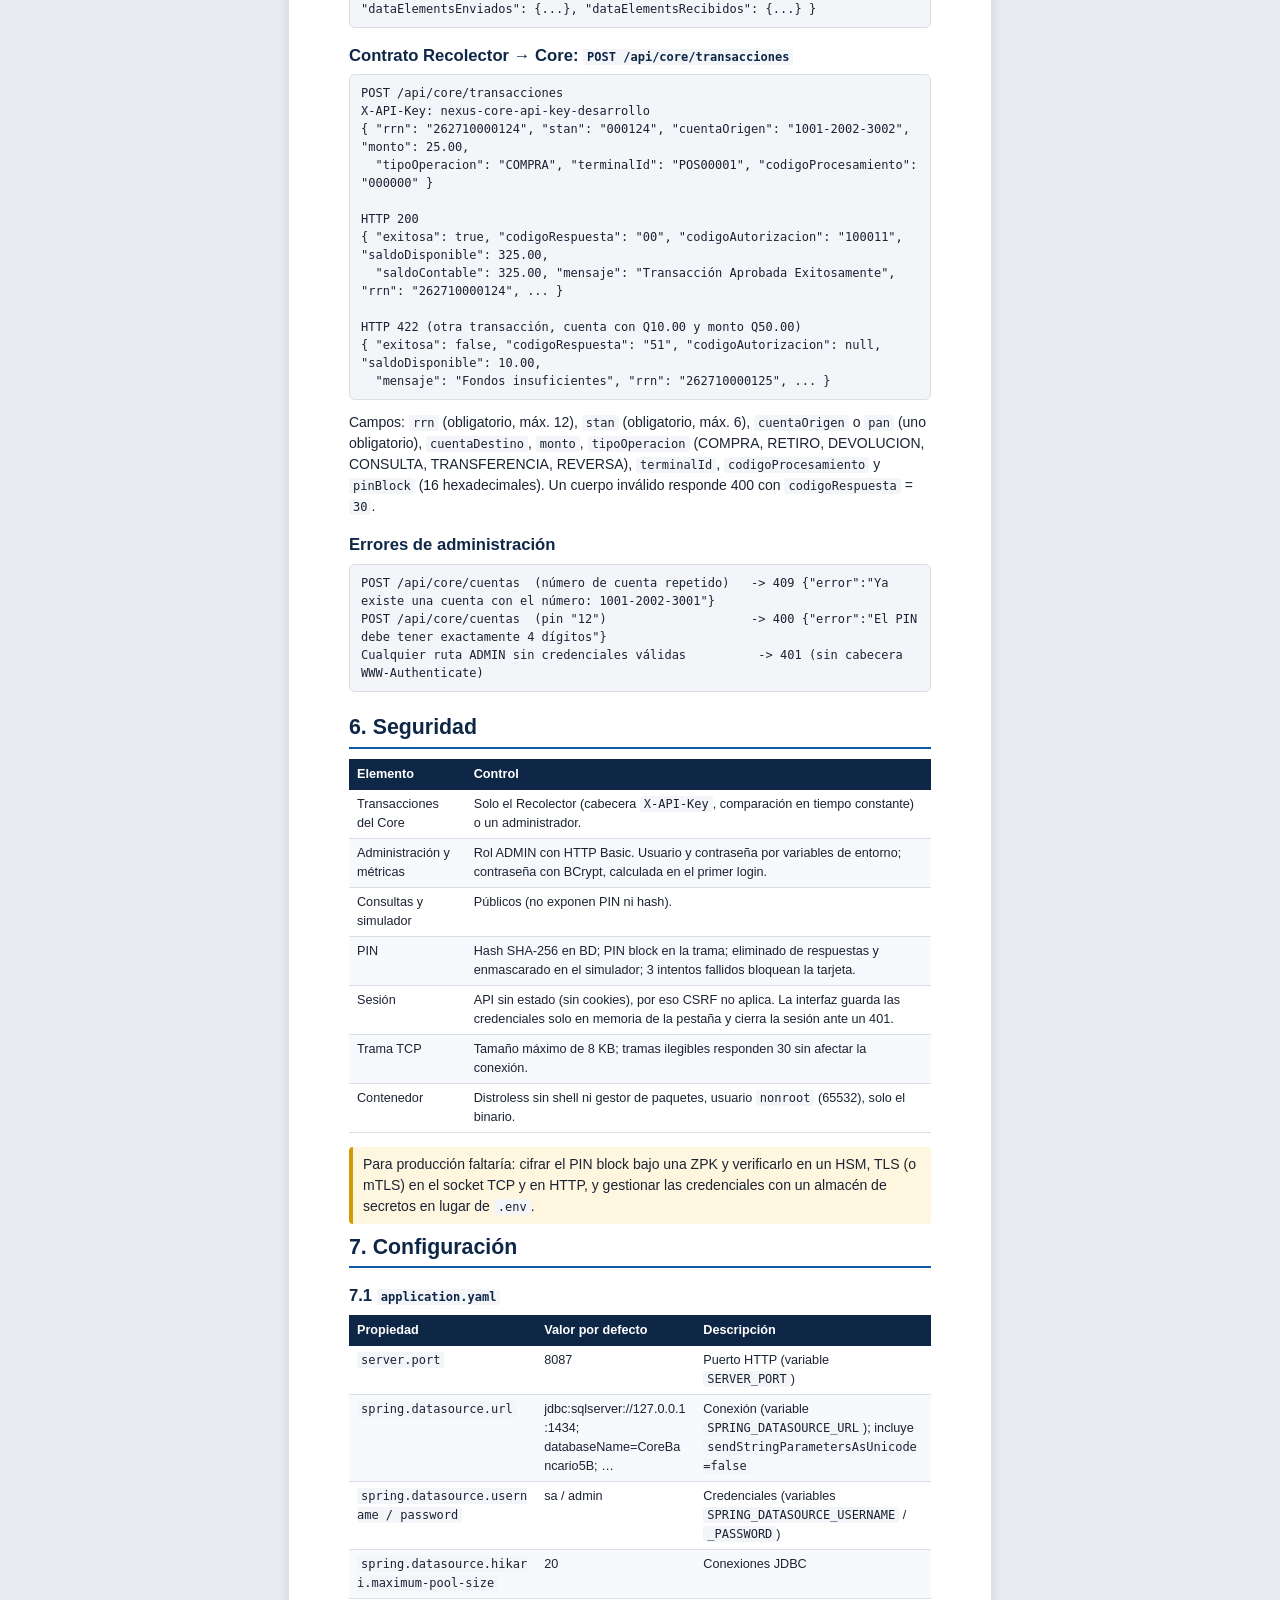
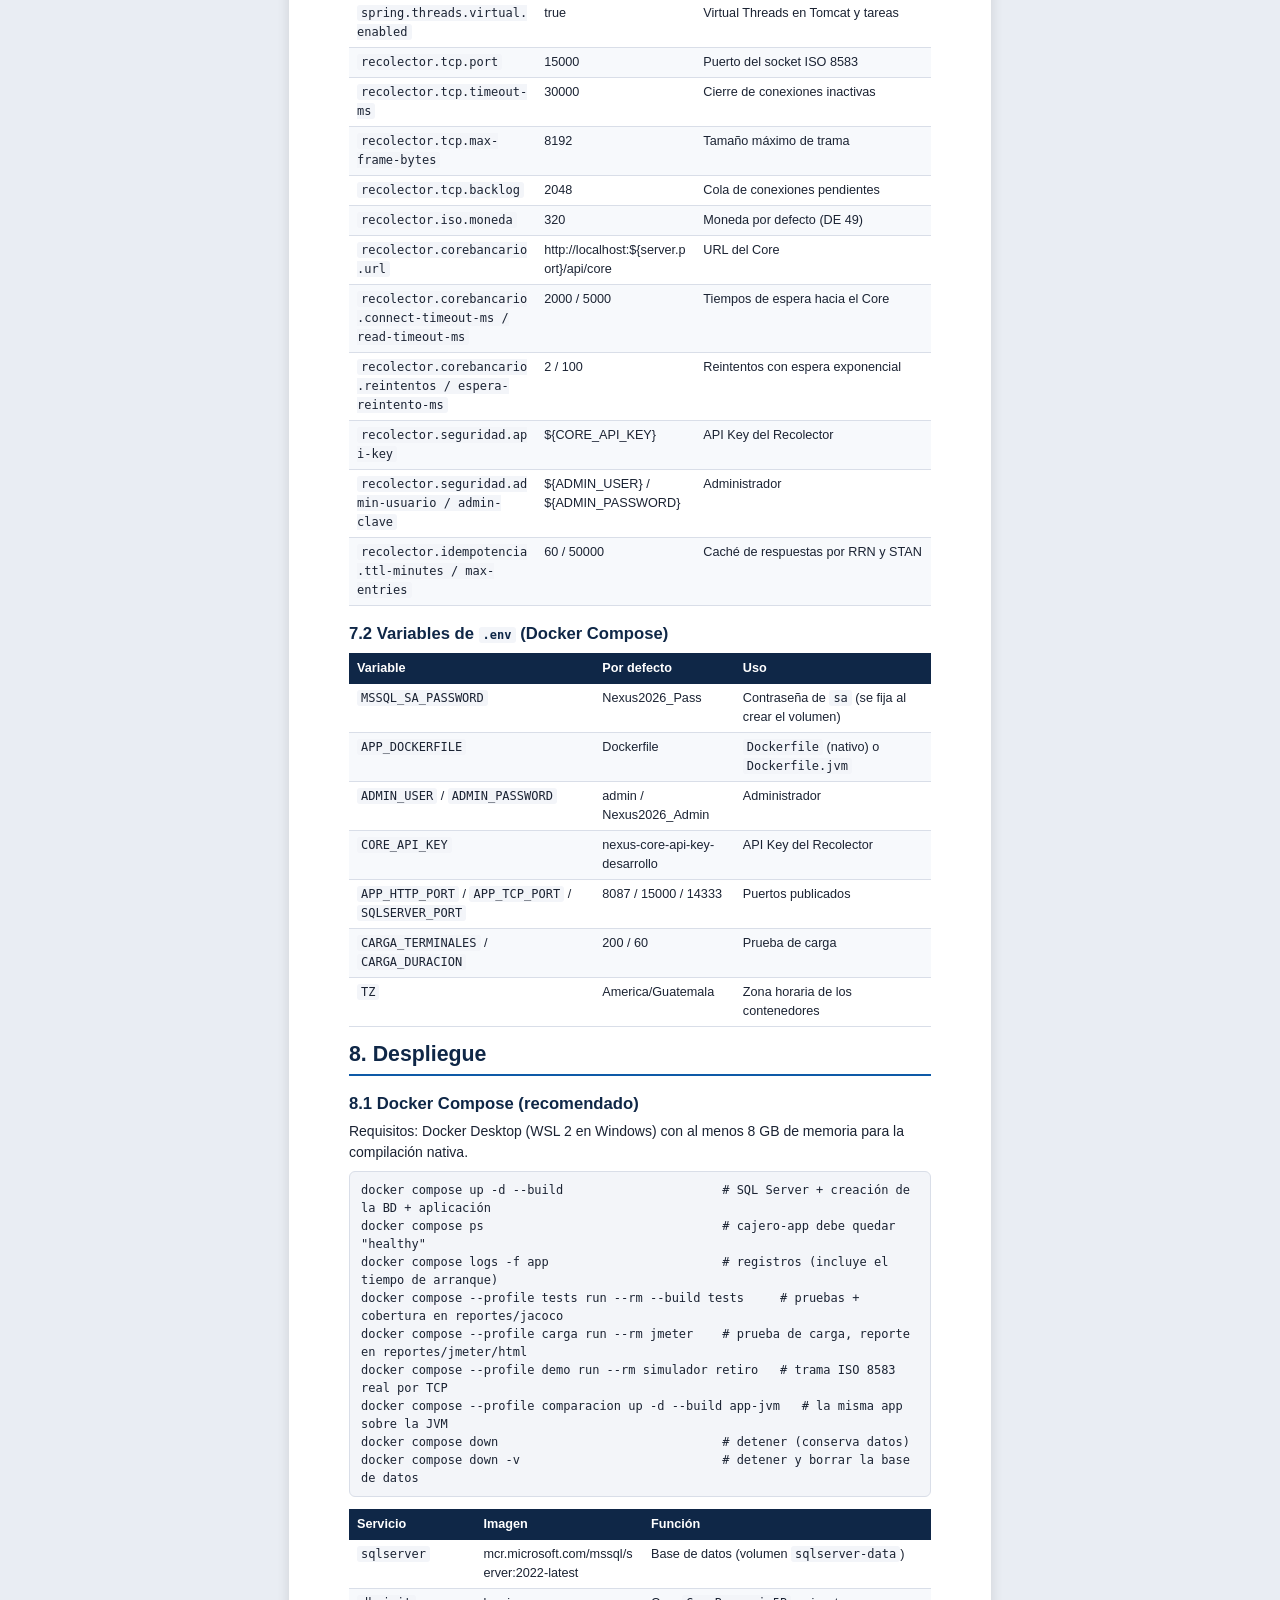
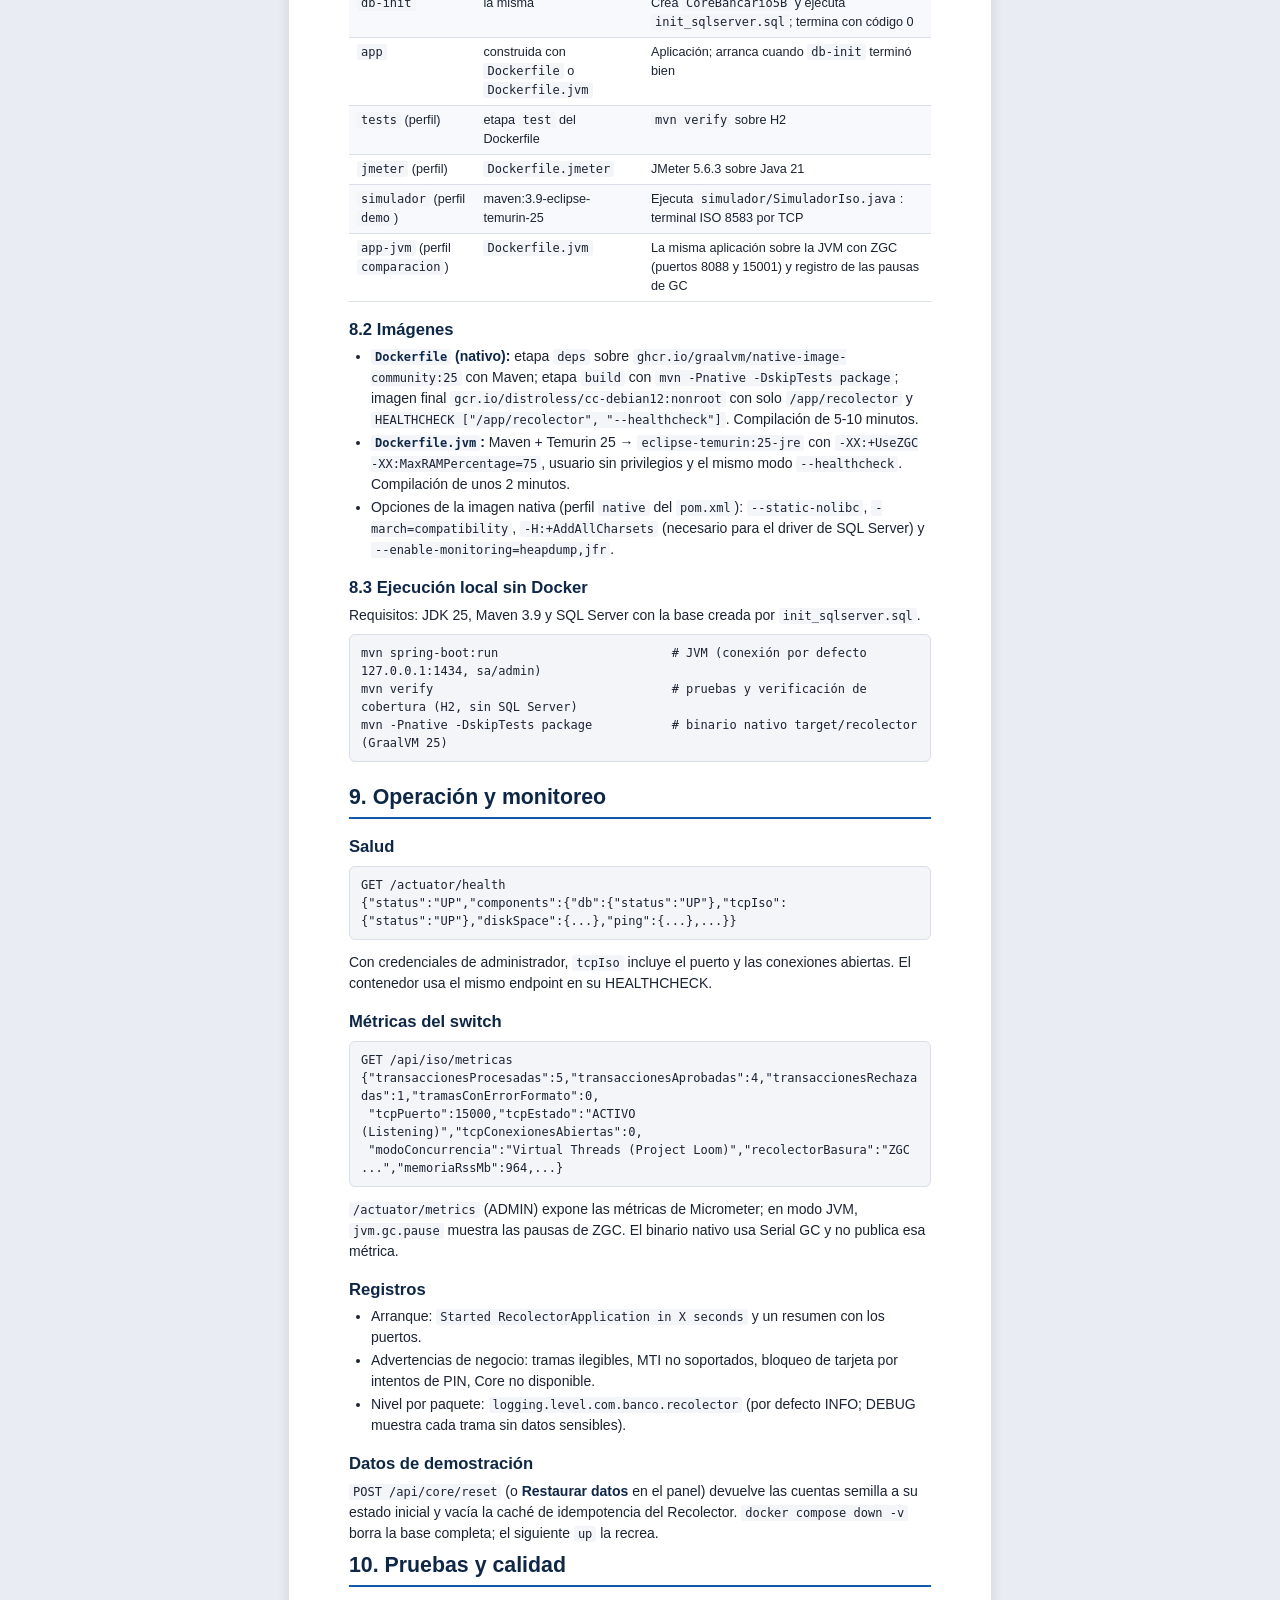
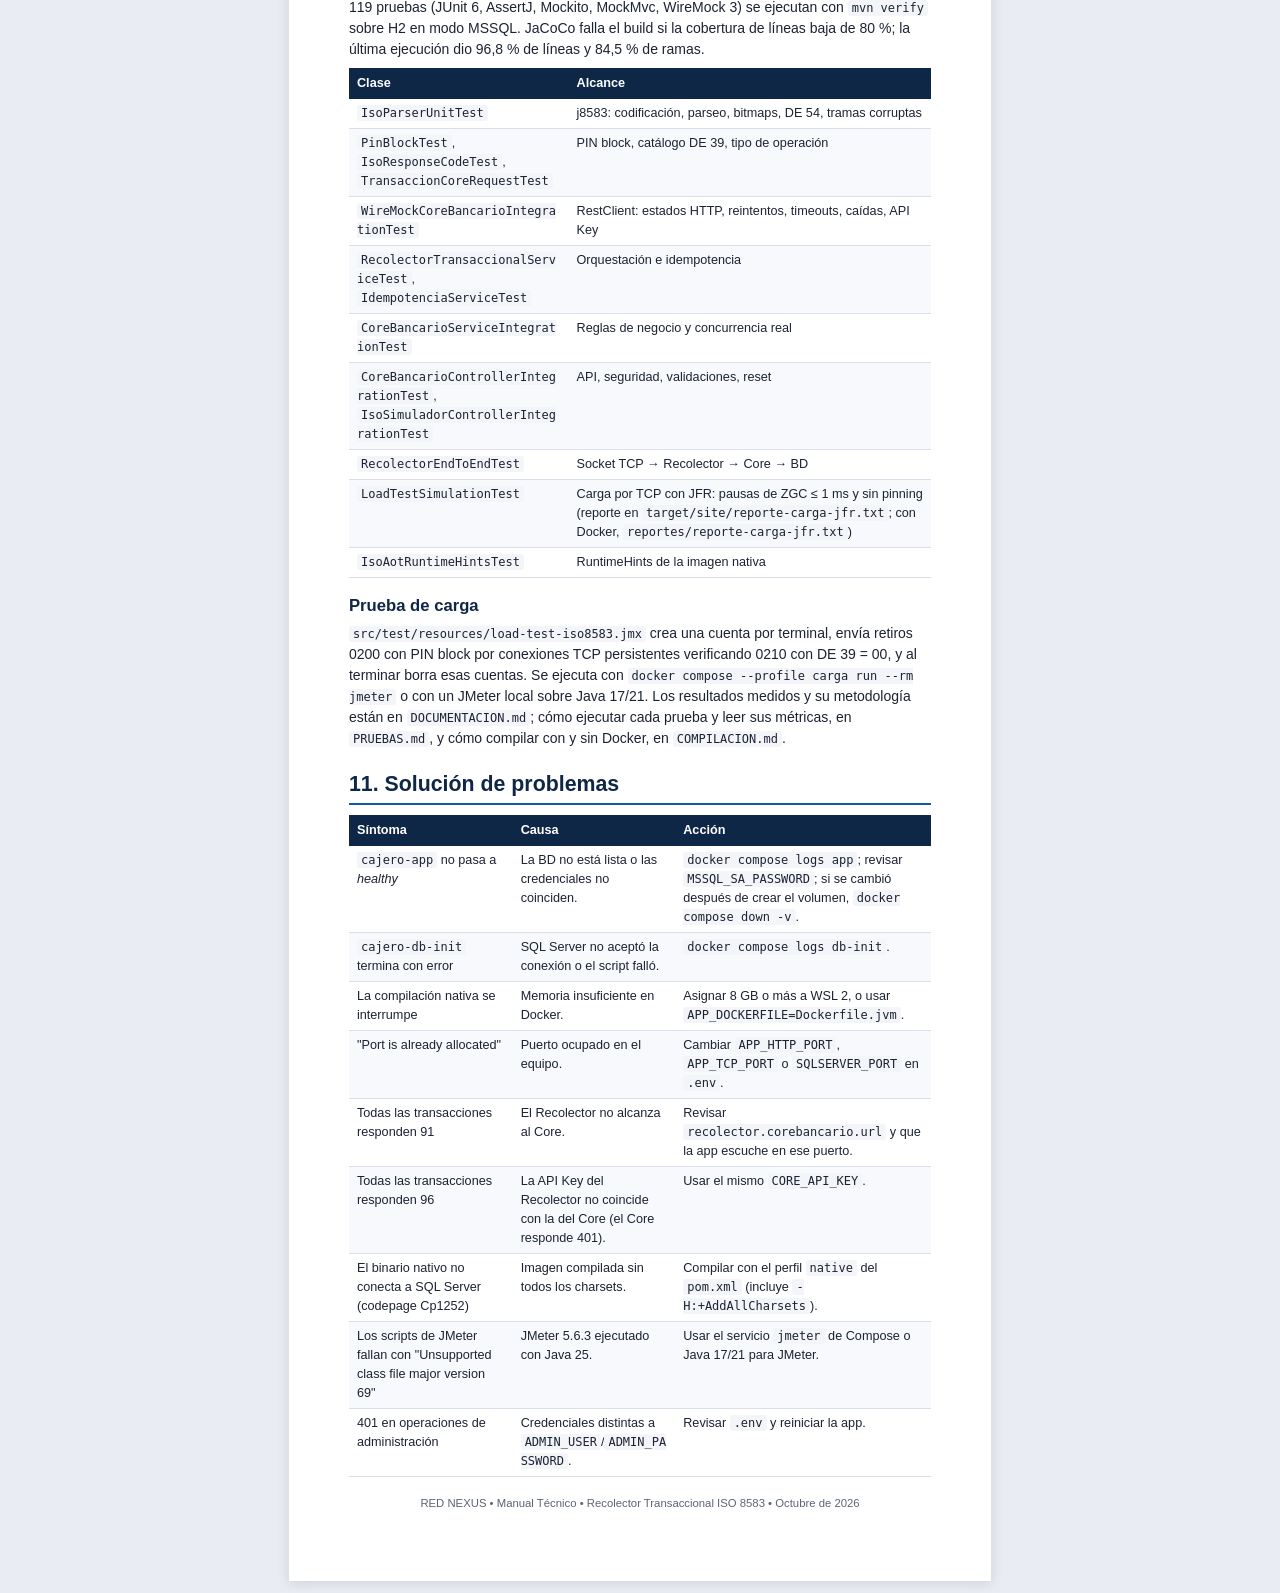
==== commit 90ebe982: "Guías de compilación y de pruebas para la entrega y la defensa - COMPILACION.md: compilación y prueb" ====
--- a/docs/manuales/manual-tecnico.html
+++ b/docs/manuales/manual-tecnico.html
@@ -361,7 +361,8 @@
       diario si era retiro) una sola vez; si no existe responde 25.</li>
     <li><strong>Autorización:</strong> códigos secuenciales de 6 dígitos.</li>
     <li><strong>Reset de demostración</strong> (<code>POST /api/core/reset</code>): borra las transacciones, reinicia acumulados e
-      intentos de todas las cuentas y devuelve las cinco cuentas semilla a su saldo, límite, estado y PIN iniciales.</li>
+      intentos de todas las cuentas y devuelve las cinco cuentas semilla a su saldo, límite, estado y PIN iniciales. Al confirmar
+      publica el evento <code>DatosRestauradosEvent</code>, con el que el Recolector vacía su caché de idempotencia.</li>
   </ol>
 </section>
 
@@ -502,6 +503,8 @@
 docker compose logs -f app                        # registros (incluye el tiempo de arranque)
 docker compose --profile tests run --rm --build tests     # pruebas + cobertura en reportes/jacoco
 docker compose --profile carga run --rm jmeter    # prueba de carga, reporte en reportes/jmeter/html
+docker compose --profile demo run --rm simulador retiro   # trama ISO 8583 real por TCP
+docker compose --profile comparacion up -d --build app-jvm   # la misma app sobre la JVM
 docker compose down                               # detener (conserva datos)
 docker compose down -v                            # detener y borrar la base de datos</pre>
   <table>
@@ -512,6 +515,8 @@
       <tr><td><code>app</code></td><td>construida con <code>Dockerfile</code> o <code>Dockerfile.jvm</code></td><td>Aplicación; arranca cuando <code>db-init</code> terminó bien</td></tr>
       <tr><td><code>tests</code> (perfil)</td><td>etapa <code>test</code> del Dockerfile</td><td><code>mvn verify</code> sobre H2</td></tr>
       <tr><td><code>jmeter</code> (perfil)</td><td><code>Dockerfile.jmeter</code></td><td>JMeter 5.6.3 sobre Java 21</td></tr>
+      <tr><td><code>simulador</code> (perfil <code>demo</code>)</td><td>maven:3.9-eclipse-temurin-25</td><td>Ejecuta <code>simulador/SimuladorIso.java</code>: terminal ISO 8583 por TCP</td></tr>
+      <tr><td><code>app-jvm</code> (perfil <code>comparacion</code>)</td><td><code>Dockerfile.jvm</code></td><td>La misma aplicación sobre la JVM con ZGC (puertos 8088 y 15001) y registro de las pausas de GC</td></tr>
     </tbody>
   </table>
 
@@ -559,14 +564,14 @@
   </ul>
   <h3>Datos de demostración</h3>
   <p><code>POST /api/core/reset</code> (o <strong>Restaurar datos</strong> en el panel) devuelve las cuentas semilla a su estado
-    inicial. <code>docker compose down -v</code> borra la base completa; el siguiente <code>up</code> la recrea.</p>
+    inicial y vacía la caché de idempotencia del Recolector. <code>docker compose down -v</code> borra la base completa; el siguiente <code>up</code> la recrea.</p>
 </section>
 
 <!-- ============================================================ 10 -->
 <section class="capitulo">
   <h2>10. Pruebas y calidad</h2>
   <p>119 pruebas (JUnit 6, AssertJ, Mockito, MockMvc, WireMock 3) se ejecutan con <code>mvn verify</code> sobre H2 en modo
-    MSSQL. JaCoCo falla el build si la cobertura de líneas baja de 80 %; la última ejecución dio 96,7 % de líneas y 84,5 % de ramas.</p>
+    MSSQL. JaCoCo falla el build si la cobertura de líneas baja de 80 %; la última ejecución dio 96,8 % de líneas y 84,5 % de ramas.</p>
   <table>
     <thead><tr><th>Clase</th><th>Alcance</th></tr></thead>
     <tbody>
@@ -577,7 +582,7 @@
       <tr><td><code>CoreBancarioServiceIntegrationTest</code></td><td>Reglas de negocio y concurrencia real</td></tr>
       <tr><td><code>CoreBancarioControllerIntegrationTest</code>, <code>IsoSimuladorControllerIntegrationTest</code></td><td>API, seguridad, validaciones, reset</td></tr>
       <tr><td><code>RecolectorEndToEndTest</code></td><td>Socket TCP → Recolector → Core → BD</td></tr>
-      <tr><td><code>LoadTestSimulationTest</code></td><td>Carga por TCP con JFR: pausas de ZGC ≤ 1 ms y sin pinning</td></tr>
+      <tr><td><code>LoadTestSimulationTest</code></td><td>Carga por TCP con JFR: pausas de ZGC ≤ 1 ms y sin pinning (reporte en <code>target/site/reporte-carga-jfr.txt</code>; con Docker, <code>reportes/reporte-carga-jfr.txt</code>)</td></tr>
       <tr><td><code>IsoAotRuntimeHintsTest</code></td><td>RuntimeHints de la imagen nativa</td></tr>
     </tbody>
   </table>
@@ -585,7 +590,8 @@
   <p><code>src/test/resources/load-test-iso8583.jmx</code> crea una cuenta por terminal, envía retiros 0200 con PIN block
     por conexiones TCP persistentes verificando 0210 con DE 39 = 00, y al terminar borra esas cuentas. Se ejecuta con
     <code>docker compose --profile carga run --rm jmeter</code> o con un JMeter local sobre Java 17/21. Los resultados
-    medidos y su metodología están en <code>DOCUMENTACION.md</code>.</p>
+    medidos y su metodología están en <code>DOCUMENTACION.md</code>; cómo ejecutar cada prueba y leer sus métricas, en
+    <code>PRUEBAS.md</code>, y cómo compilar con y sin Docker, en <code>COMPILACION.md</code>.</p>
 </section>
 
 <!-- ============================================================ 11 -->
